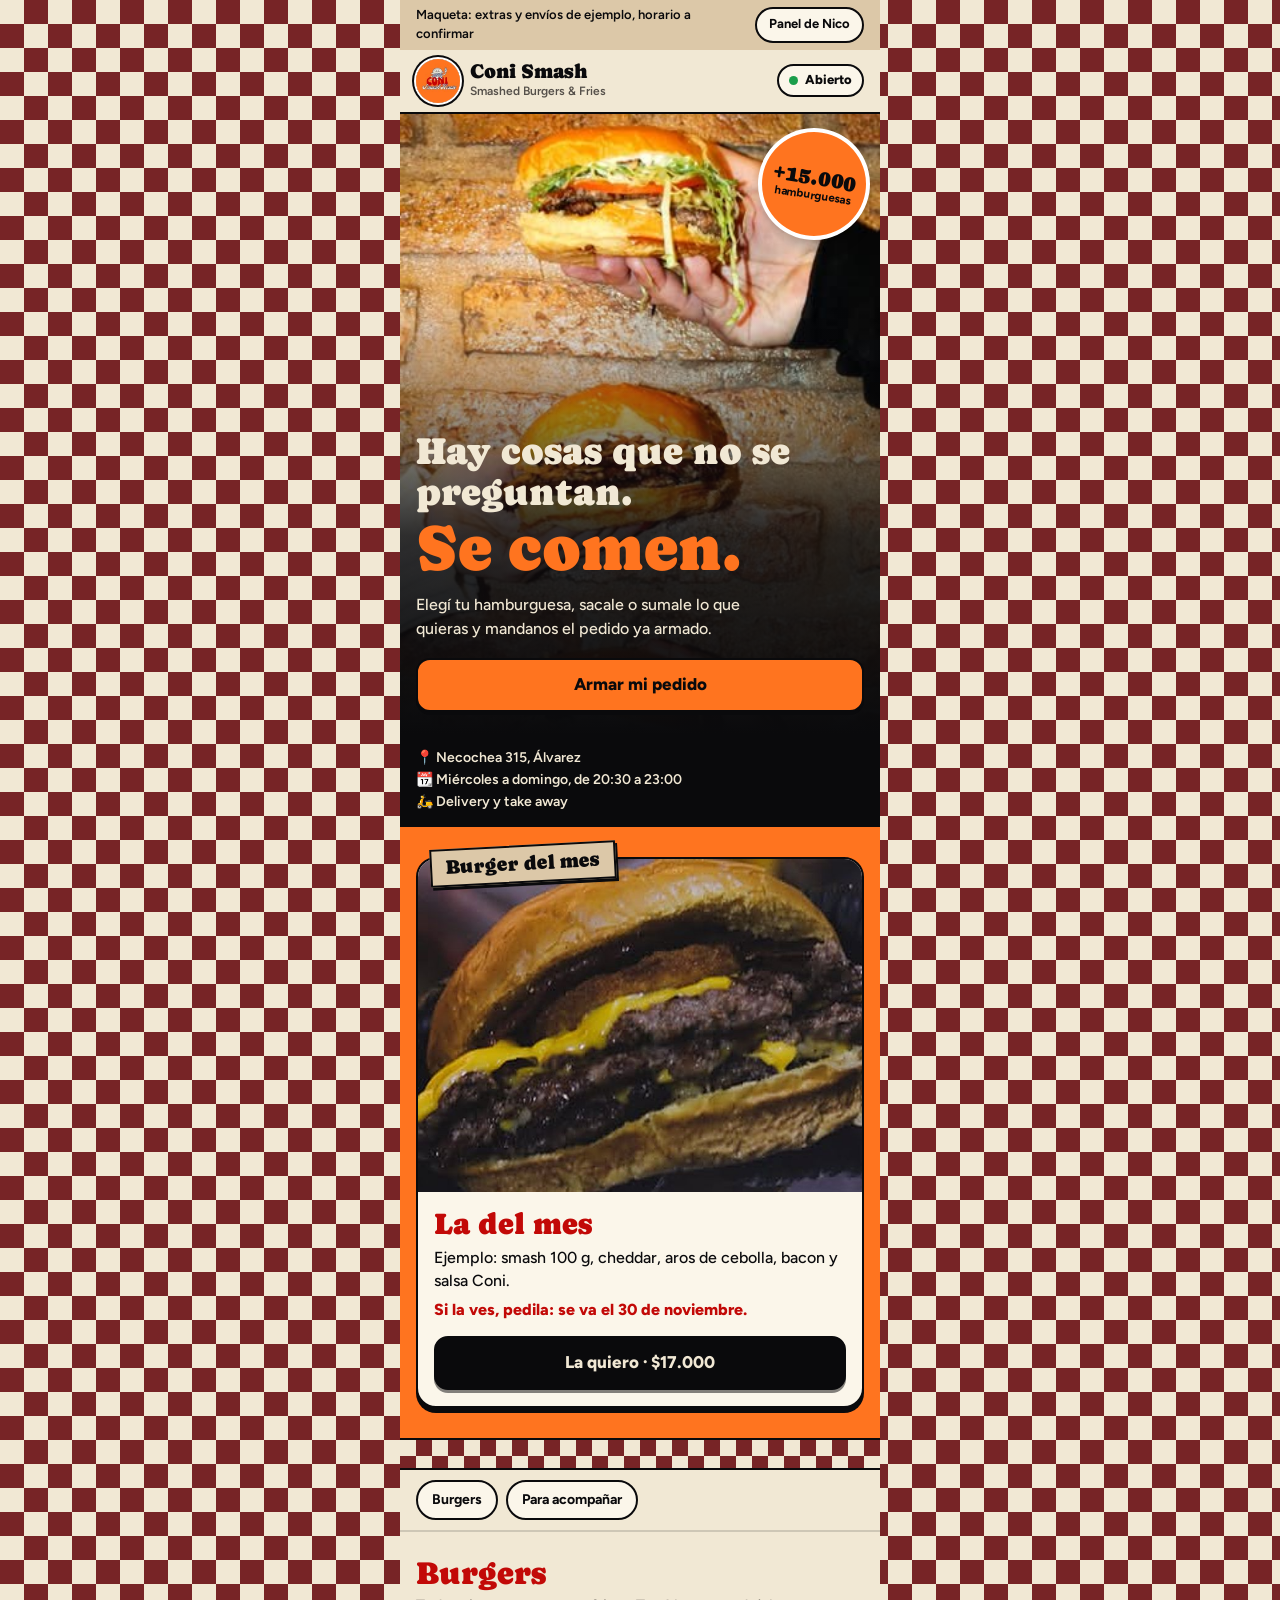
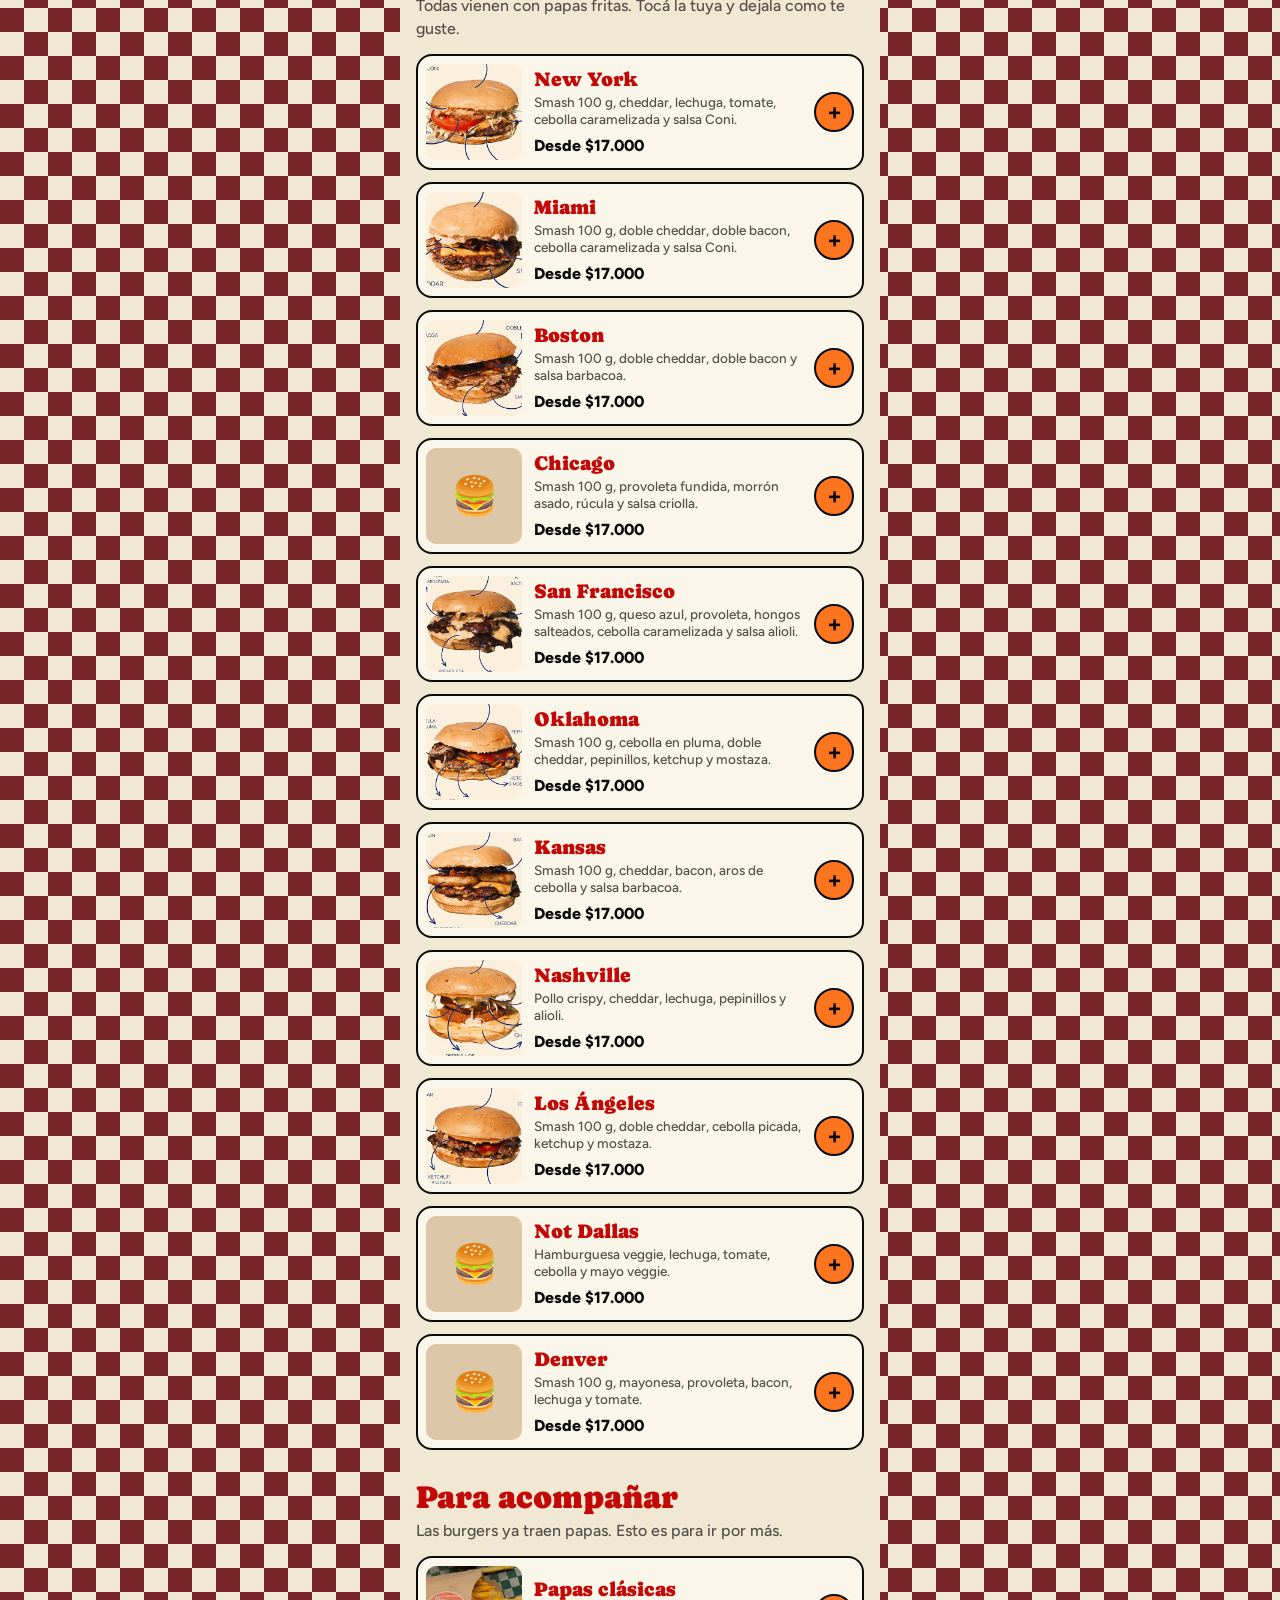
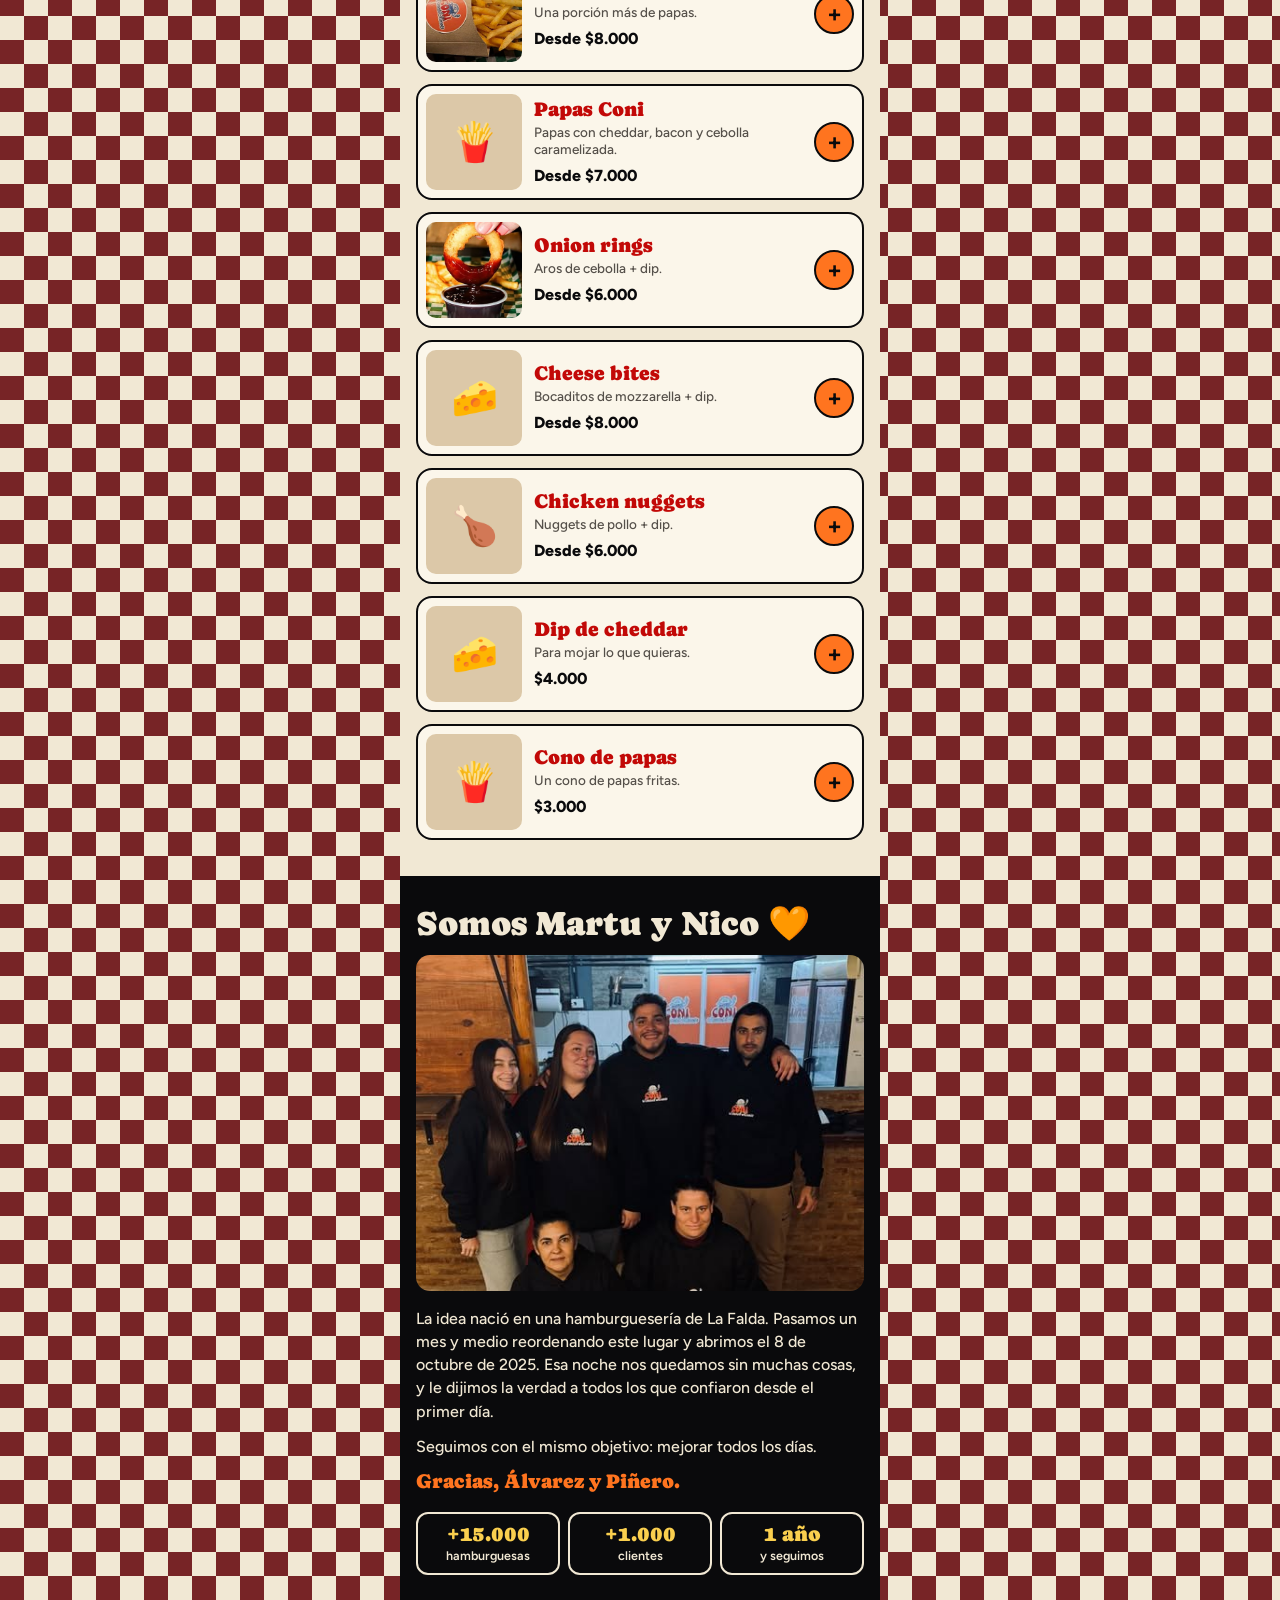
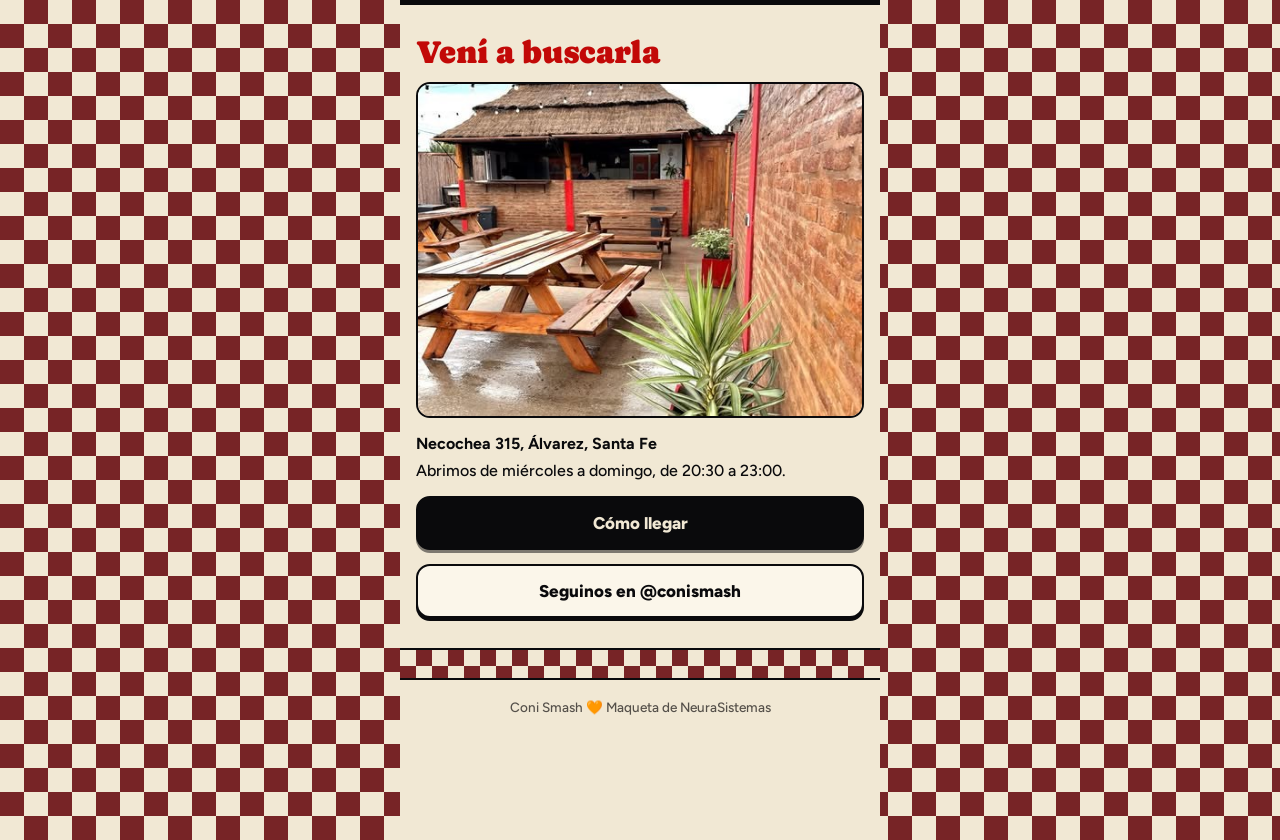
==== index.html @ 388581da "Agregar maqueta de la web de pedidos de Coni Smash Maqueta navegable para celular: carta real, armad" ====
<!doctype html>
<html lang="es-AR">
<head>
<meta charset="utf-8">
<meta name="viewport" content="width=device-width, initial-scale=1, viewport-fit=cover">
<title>Coni Smash · Maqueta</title>
<meta name="theme-color" content="#FF741F">
<meta name="robots" content="noindex">
<link rel="preconnect" href="https://fonts.googleapis.com">
<link rel="preconnect" href="https://fonts.gstatic.com" crossorigin>
<link href="https://fonts.googleapis.com/css2?family=Caprasimo&family=Figtree:wght@400;500;600;700;800&display=swap" rel="stylesheet">
<style>
:root{
  color-scheme:light;
  --naranja:#FF741F; --rojo:#C20907; --negro:#0A0A0C; --verde:#1F603C;
  --amarillo:#FACF4E; --crema:#F1E8D4; --papel:#FBF6EA; --kraft:#A8865E;
  --kraft-claro:#DCC8A8; --wa:#25D366; --suave:#55504A; --linea:#0A0A0C26;
  --azul:#2E3A6B; --bordo:#772426; --placa:#F9EEDD;
  --display:'Caprasimo','Cooper Black',Georgia,serif;
  --texto:'Figtree',system-ui,-apple-system,'Segoe UI',Roboto,sans-serif;
  --cuadros:conic-gradient(var(--bordo) 25%,var(--crema) 0 50%,var(--bordo) 0 75%,var(--crema) 0);
}
*{box-sizing:border-box}
[hidden]{display:none!important}
html{-webkit-text-size-adjust:100%}
@media (prefers-reduced-motion:no-preference){html{scroll-behavior:smooth}}
body{margin:0;background:var(--cuadros) 0 0/48px 48px;color:var(--negro);font:500 16px/1.45 var(--texto)}
body:has(dialog[open]){overflow:hidden}
img{display:block;max-width:100%}
button,input,textarea{font:inherit;color:inherit}
button{cursor:pointer;background:none;border:0;padding:0}
a{color:inherit}
:focus-visible{outline:3px solid var(--verde);outline-offset:2px}
h1,h2,h3{font-family:var(--display);font-weight:400;line-height:1.08;margin:0}
.app{position:relative;max-width:480px;min-height:100dvh;margin:0 auto;background:var(--crema);padding-bottom:104px;overflow-x:clip}

/* Barra de maqueta */
.maqueta{display:flex;align-items:center;justify-content:space-between;gap:12px;padding:6px 16px;background:var(--kraft-claro);font-size:13px;font-weight:600}
.maqueta button{min-height:36px;padding:0 12px;border:2px solid var(--negro);border-radius:999px;background:var(--papel);font-weight:700;white-space:nowrap}

/* Cabecera */
.top{position:sticky;top:0;z-index:20;display:flex;align-items:center;justify-content:space-between;gap:12px;height:64px;padding:0 16px;background:var(--crema);border-bottom:2px solid var(--negro)}
.marca{display:flex;align-items:center;gap:10px;text-decoration:none;min-width:0}
.marca img{width:44px;height:44px;border-radius:50%;box-shadow:0 0 0 2px #fff,0 0 0 4px var(--negro)}
.marca b{display:block;font:400 20px/1.1 var(--display)}
.marca small{display:block;font-size:12px;font-weight:600;color:var(--suave);white-space:nowrap}
.estado{display:inline-flex;align-items:center;gap:7px;padding:5px 10px;border-radius:999px;background:var(--papel);border:2px solid var(--negro);font-size:13px;font-weight:800;white-space:nowrap}
.estado i{width:9px;height:9px;border-radius:50%;background:#1B9E4B}
.estado.full i{background:#E8A200}
.estado.cerrado i{background:var(--rojo)}
.aviso{padding:12px 16px;background:var(--negro);color:var(--crema);font-weight:600}

/* Portada */
.hero{position:relative;min-height:min(76svh,620px);display:flex;flex-direction:column;justify-content:flex-end;color:var(--crema);background:var(--negro)}
.hero>img{position:absolute;inset:0;width:100%;height:100%;object-fit:cover;object-position:center 22%}
.hero::after{content:"";position:absolute;inset:0;background:linear-gradient(180deg,#0A0A0C00 30%,#0A0A0Cd9 68%,#0A0A0C 100%)}
.hero-txt{position:relative;z-index:1;padding:0 16px 22px}
.hero h1{font-size:clamp(30px,8.6vw,38px);margin-bottom:10px}
.hero h1 span{display:block;font-size:1.72em;color:var(--naranja)}
.hero p{margin:0 0 18px;max-width:34ch;font-size:16px}
.sticker{position:absolute;z-index:1;top:18px;right:14px;width:104px;height:104px;display:grid;place-content:center;text-align:center;border-radius:50%;background:var(--naranja);color:var(--negro);box-shadow:0 0 0 4px #fff,0 6px 16px #0006;transform:rotate(9deg);font-weight:700;font-size:11.5px;line-height:1.1}
.sticker b{display:block;font:400 22px/1 var(--display)}

.btn{display:flex;align-items:center;justify-content:center;gap:10px;width:100%;min-height:54px;padding:8px 16px;border:2px solid var(--negro);border-radius:14px;font-weight:800;font-size:17px;text-align:center;text-decoration:none;box-shadow:0 3px 0 var(--negro);transition:transform .08s,box-shadow .08s}
.btn:active{transform:translateY(2px);box-shadow:0 1px 0 var(--negro)}
.btn-naranja{background:var(--naranja);color:var(--negro)}
.btn-negro{background:var(--negro);color:var(--crema);box-shadow:0 3px 0 #0A0A0C80}
.btn-wa{background:var(--wa);color:var(--negro)}
.btn[aria-disabled=true],.btn:disabled{background:#CFC8BA;color:#403C36;box-shadow:none;cursor:not-allowed}

.datos{display:grid;gap:2px;padding:14px 16px;background:var(--negro);color:var(--crema);font-size:14px;font-weight:600}
.cuadros{height:32px;background:var(--cuadros) 0 0/32px 32px;border-block:2px solid var(--negro)}

/* Burger del mes */
.mes{padding:30px 16px;background:var(--naranja)}
.mes-card{position:relative;background:var(--papel);border:2px solid var(--negro);border-radius:20px;box-shadow:0 5px 0 var(--negro)}
.mes-card img{width:100%;aspect-ratio:4/3;object-fit:cover;border-radius:18px 18px 0 0}
.tag{position:absolute;top:-14px;left:12px;padding:6px 14px;background:var(--kraft-claro);border:2px solid var(--negro);font:400 20px/1.1 var(--display);transform:rotate(-3deg);box-shadow:2px 3px 0 var(--negro)}
.mes-txt{padding:16px}
.mes-txt h2{font-size:30px;margin-bottom:6px;color:var(--rojo)}
.mes-txt p{margin:0 0 6px}
.mes-txt .urgente{margin-bottom:14px;color:var(--rojo);font-weight:800}

/* Carta */
.carta-nav{position:sticky;top:64px;z-index:15;display:flex;gap:8px;padding:10px 16px;background:var(--crema);border-bottom:2px solid var(--linea);overflow-x:auto;scrollbar-width:none}
.carta-nav a{flex:none;min-height:40px;display:flex;align-items:center;padding:0 14px;border:2px solid var(--negro);border-radius:999px;background:var(--papel);font-weight:700;font-size:14px;text-decoration:none}
.bloque{padding:24px 16px 6px;scroll-margin-top:124px}
.bloque h2{font-size:32px;color:var(--rojo)}
.bloque>p{margin:4px 0 14px;color:var(--suave)}
.lista{display:grid;gap:12px}
.prod{display:grid;grid-template-columns:clamp(72px,24vw,96px) minmax(0,1fr) 40px;align-items:center;gap:clamp(8px,3vw,12px);width:100%;padding:8px;text-align:left;background:var(--papel);border:2px solid var(--negro);border-radius:16px}
.prod:active{background:#fff}
.prod img,.foto-vacia{width:100%;aspect-ratio:1;border-radius:10px;object-fit:cover}
.foto-vacia{display:grid;place-items:center;background:var(--kraft-claro);font-size:38px}
.prod b{display:block;font:400 clamp(17px,5.2vw,20px)/1.15 var(--display);color:var(--rojo);overflow-wrap:anywhere}
.prod small{display:block;margin:3px 0 5px;font-size:13.5px;line-height:1.3;color:var(--suave)}
.prod em{font-style:normal;font-weight:800}
.mas{display:grid;place-items:center;width:40px;height:40px;border:2px solid var(--negro);border-radius:50%;background:var(--naranja);font-size:24px;font-weight:700;line-height:1}
.prod:disabled{cursor:not-allowed;background:#E4DCCB}
.prod:disabled img{filter:grayscale(1)}
.prod:disabled .mas{visibility:hidden}
.prod:disabled em{color:var(--rojo)}

/* Nosotros y local */
.nosotros{margin-top:30px;padding:30px 16px;background:var(--negro);color:var(--crema)}
.nosotros h2{font-size:34px;margin-bottom:12px}
.nosotros img{width:100%;aspect-ratio:4/3;object-fit:cover;object-position:center 30%;border-radius:14px;margin-bottom:16px}
.nosotros p{margin:0 0 12px}
.nosotros .firma{font:400 20px/1.2 var(--display);color:var(--naranja)}
.numeros{display:grid;grid-template-columns:1fr 1fr 1fr;gap:8px;margin:18px 0 0}
.numeros div{padding:10px 6px;text-align:center;border:2px solid var(--crema);border-radius:12px;font-size:12.5px;font-weight:600;line-height:1.2}
.numeros b{display:block;margin-bottom:3px;font:400 21px/1 var(--display);color:var(--amarillo)}
.local{padding:30px 16px}
.local h2{font-size:32px;margin-bottom:12px;color:var(--rojo)}
.local img{width:100%;aspect-ratio:4/3;object-fit:cover;border-radius:14px;border:2px solid var(--negro);margin-bottom:14px}
.local p{margin:0 0 4px}
.local .btn{margin-top:14px}
.pie{padding:18px 16px;text-align:center;font-size:13.5px;color:var(--suave)}

/* Barra de pedido */
.barra{position:fixed;z-index:30;left:50%;bottom:0;width:min(100%,480px);transform:translateX(-50%);padding:10px 16px calc(10px + env(safe-area-inset-bottom));background:linear-gradient(#F1E8D400,var(--crema) 34%)}
.barra .btn{justify-content:space-between}
.barra-cant{display:inline-grid;place-items:center;min-width:30px;height:30px;padding:0 6px;border-radius:999px;background:var(--negro);color:var(--crema);font-size:14px}

/* Hojas */
dialog{width:100%;max-width:480px;max-height:94dvh;margin:auto auto 0;padding:0;border:0;border-radius:22px 22px 0 0;background:var(--papel);color:var(--negro);overflow:hidden}
dialog[open]{display:flex;flex-direction:column}
dialog::backdrop{background:#0A0A0Ca6}
@media (prefers-reduced-motion:no-preference){dialog[open]{animation:subir .22s ease-out}}
@keyframes subir{from{transform:translateY(32px);opacity:.4}}
.cuerpo{flex:1;min-height:0;overflow-y:auto;overscroll-behavior:contain}
.pad{padding:16px}
.hoja-top{flex:none;display:flex;align-items:center;justify-content:space-between;gap:12px;padding:10px 12px 10px 16px;border-bottom:2px solid var(--negro)}
.cerrar{flex:none;width:44px;height:44px;border:2px solid var(--negro);border-radius:50%;background:var(--crema);font-size:20px;font-weight:800}
.foto-prod{width:100%;max-height:46vh;object-fit:contain;background:var(--placa);border-bottom:2px solid var(--linea)}
.hoja-titulo{font-size:27px;color:var(--rojo)}
.viene{margin:6px 0 0;font-weight:700;color:var(--verde)}
.aviso-chico{margin:6px 0 0;font-size:14px;font-weight:700;color:var(--rojo)}
.sub{margin:6px 0 0;color:var(--suave)}
.grupo{margin-top:22px}
.grupo h3{font-size:21px;color:var(--azul)}
.grupo .ayuda{margin:2px 0 10px;font-size:14px;color:var(--suave)}
.seg{display:grid;grid-auto-flow:column;grid-auto-columns:1fr;gap:4px;padding:4px;margin-top:10px;background:#0A0A0C14;border-radius:14px}
.seg button{min-height:52px;padding:4px;border-radius:10px;font-weight:700;line-height:1.15}
.seg button small{display:block;font-size:13px;font-weight:600}
.seg button[aria-pressed=true]{background:var(--negro);color:var(--crema)}
.chips{display:flex;flex-wrap:wrap;gap:8px}
.chip{display:inline-flex;align-items:center;gap:7px;min-height:44px;padding:0 14px;border:2px solid var(--negro);border-radius:999px;background:#fff;font-weight:700}
.chip::before{content:"✓";color:var(--verde);font-weight:800}
.chip[aria-pressed=true]{border-color:var(--rojo);background:#FBE7E3;color:var(--rojo)}
.chip[aria-pressed=true]::before{content:"✕";color:var(--rojo)}
.chip[aria-pressed=true] span{text-decoration:line-through}
.extras{display:grid;gap:8px}
.extra{display:flex;align-items:center;justify-content:space-between;gap:10px;width:100%;min-height:52px;padding:6px 8px 6px 14px;text-align:left;border:2px solid var(--linea);border-radius:14px;background:#fff;font-weight:700}
.extra span:last-child{display:inline-flex;align-items:center;gap:10px;font-weight:800;white-space:nowrap}
.extra i{display:grid;place-items:center;width:32px;height:32px;border-radius:50%;background:var(--crema);font-style:normal;font-size:20px;line-height:1}
.extra[aria-pressed=true]{border-color:var(--negro);background:var(--amarillo)}
.extra[aria-pressed=true] i{background:var(--negro);color:var(--crema);font-size:16px}
details{margin-top:18px}
summary{min-height:44px;display:flex;align-items:center;font-weight:700;text-decoration:underline;cursor:pointer}
label{display:block;font-weight:700}
input[type=text],input[type=tel],textarea{display:block;width:100%;min-height:50px;margin-top:6px;padding:12px;border:2px solid var(--negro);border-radius:12px;background:#fff;font-size:16px}
textarea{min-height:76px;resize:vertical}
.pie-hoja{display:flex;align-items:center;gap:12px;padding:12px 16px calc(12px + env(safe-area-inset-bottom));background:var(--papel);border-top:2px solid var(--negro)}
.pie-hoja.apilado{flex-direction:column;align-items:stretch;gap:6px}
.pie-hoja .nota{margin:0;font-size:13px;text-align:center;color:var(--suave)}
.cant{display:inline-flex;align-items:center;flex:none;border:2px solid var(--negro);border-radius:12px;background:#fff}
.cant button{width:42px;height:50px;font-size:22px;font-weight:800}
.cant output{min-width:26px;text-align:center;font-weight:800}
.resumen{margin:12px 0 0;font-weight:700;color:var(--verde)}

/* Pedido */
.linea{padding:14px 0;border-bottom:2px solid var(--linea)}
.linea-top{display:flex;justify-content:space-between;gap:10px;font-weight:800}
.linea ul{margin:4px 0 0;padding:0;list-style:none;font-size:14.5px}
.linea .sin{color:var(--rojo);font-weight:700}
.linea .con{color:var(--verde);font-weight:700}
.linea-acc{display:flex;align-items:center;justify-content:space-between;margin-top:8px}
.linea-acc .cant button{width:40px;height:40px}
.link{min-height:44px;padding:0 6px;font-weight:700;text-decoration:underline}
.sugerir{display:flex;align-items:center;gap:12px;width:100%;margin-top:14px;padding:8px;text-align:left;background:var(--amarillo);border:2px solid var(--negro);border-radius:14px;font-weight:800}
.sugerir img{width:56px;height:56px;border-radius:8px;object-fit:cover}
.sugerir small{display:block;font-weight:600}
.campo{margin-top:14px}
.campo.error input,.campo.error .seg,.campo.error .opciones,.campo.error .turnos{outline:3px solid var(--rojo);outline-offset:1px}
.error-txt{display:none;margin:6px 0 0;font-size:14px;font-weight:700;color:var(--rojo)}
.campo.error .error-txt{display:block}
.alias{display:flex;align-items:center;justify-content:space-between;gap:10px;margin-top:10px;padding:8px 8px 8px 14px;background:var(--crema);border-radius:12px;font-weight:700;overflow-wrap:anywhere}
.alias button{flex:none;min-height:44px;padding:0 12px;border:2px solid var(--negro);border-radius:10px;background:var(--papel);font-weight:800}
.total{margin-top:22px;padding:14px;background:var(--crema);border-radius:14px}
.total div{display:flex;justify-content:space-between;gap:10px}
.total .final{margin-top:6px;padding-top:8px;border-top:2px solid var(--negro);font:400 24px/1.1 var(--display)}
.chat{margin-top:10px;padding:12px;border-radius:14px;background:#E9DFD3}
.burbuja{margin:0;padding:10px 12px;border-radius:12px 12px 2px 12px;background:#D9FDD3;box-shadow:0 1px 1px #0002;font-size:14.5px;line-height:1.4;white-space:pre-wrap;overflow-wrap:anywhere}
.listo{padding:44px 20px 28px;text-align:center}
.listo div{font-size:60px;line-height:1}
.listo h2{margin:12px 0 8px;font-size:32px}
.listo p{margin:0 0 22px}

/* Panel */
.panel-nota{margin:6px 0 0;font-size:14px;color:var(--suave)}
.fila-check{display:flex;align-items:center;justify-content:space-between;gap:12px;min-height:52px;border-bottom:2px solid var(--linea);font-weight:700}
.fila-check input{flex:none;width:26px;height:26px;accent-color:var(--rojo)}
.tabs{position:sticky;top:0;z-index:2;margin-top:12px;background:#E8E1D1}

/* Alias y turnos */
.alias small{display:block;margin-top:2px;font-size:12.5px;font-weight:500;color:var(--suave)}
.turnos{display:grid;grid-template-columns:repeat(3,minmax(0,1fr));gap:6px;margin-top:10px}
.turno{min-height:56px;padding:6px 4px;border:2px solid var(--negro);border-radius:12px;background:#fff;font-weight:800;font-size:17px;line-height:1.15;text-align:center}
.turno small{display:block;font-size:12.5px;font-weight:600;color:var(--verde)}
.turno.poco small{color:var(--rojo)}
.turno[aria-pressed=true]{background:var(--negro);color:var(--crema)}
.turno[aria-pressed=true] small{color:var(--amarillo)}
.turno:disabled{border-color:var(--linea);background:#E4DCCB;color:#5E584F;font-weight:700;cursor:not-allowed}
.turno:disabled small{color:#5E584F}

/* Comandas */
.resumen-noche{margin:14px 0 0;font-weight:700}
.turno-titulo{display:flex;align-items:center;gap:10px;margin-top:20px;padding-bottom:4px;border-bottom:2px solid var(--negro)}
.turno-titulo h3{font-size:24px;color:var(--rojo)}
.turno-titulo span{flex:1;font-size:13.5px;font-weight:600;color:var(--suave)}
.turno-titulo .link{font-size:13.5px;white-space:nowrap}
.comanda{margin-top:10px;padding:10px 12px;background:#fff;border:2px solid var(--linea);border-radius:12px}
.comanda.lista{opacity:.55}
.comanda header{display:flex;justify-content:space-between;gap:10px;font-weight:800}
.comanda em{display:inline-block;margin:4px 0 0;padding:1px 8px;border-radius:999px;background:var(--amarillo);font-size:12.5px;font-style:normal;font-weight:800}
.comanda-modo{margin:4px 0 6px;font-size:13.5px;color:var(--suave)}
.comanda ul{margin:0;padding:0;list-style:none;font-size:14.5px}
.comanda li span{display:block;padding-left:12px;font-size:14px;font-weight:700}
.comanda .sin{color:var(--rojo)}
.comanda .con{color:var(--verde)}
.comanda-acc{display:flex;align-items:center;justify-content:space-between;margin-top:6px}
.btn-chico{min-height:44px;padding:0 12px;border:2px solid var(--negro);border-radius:10px;background:var(--papel);font-weight:800}
.btn-chico[aria-pressed=true]{background:var(--verde);color:#fff}

/* Turnos en el panel */
.cupo{display:flex;align-items:center;justify-content:space-between;gap:12px;margin-top:16px;padding:12px;background:var(--crema);border-radius:14px}
.cupo small{display:block;font-size:13.5px;font-weight:500;color:var(--suave)}
.fila-turno{display:grid;grid-template-columns:50px minmax(0,1fr) 36px 72px;align-items:center;gap:8px;min-height:54px;border-bottom:2px solid var(--linea);font-weight:800}
.fila-turno.cerrado{color:#6B655C}
.ocup{display:block;height:10px;border-radius:99px;background:#0A0A0C14;overflow:hidden}
.ocup i{display:block;height:100%;background:var(--naranja)}
.ocup i.lleno{background:var(--bordo)}

/* Comanda impresa */
#ticket{display:none}
@media print{
  @page{size:80mm auto;margin:3mm}
  html,body{background:#fff}
  body>*:not(#ticket){display:none!important}
  #ticket{display:block;width:74mm;color:#000;font:13px/1.35 ui-monospace,Menlo,Consolas,monospace}
  .tk{break-after:page}
  .tk h1,.tk h2{font-family:inherit;font-weight:800}
  .tk h1{margin:0;font-size:15px}
  .tk h2{margin:2px 0 6px;font-size:20px}
  .tk p{margin:0}
  .tk hr{margin:6px 0;border:0;border-top:1px dashed #000}
}
</style>
</head>
<body>
<div class="app" id="inicio">
  <div class="maqueta">
    <span>Maqueta: extras y envíos de ejemplo, horario a confirmar</span>
    <button type="button" id="abrir-panel">Panel de Nico</button>
  </div>

  <header class="top">
    <a class="marca" href="#inicio">
      <img src="img/logo.jpg" alt="Logo de Coni Smash House" width="44" height="44">
      <span><b>Coni Smash</b><small>Smashed Burgers &amp; Fries</small></span>
    </a>
    <span class="estado" id="estado"><i></i><span id="estado-txt">Abierto</span></span>
  </header>
  <div class="aviso" id="aviso" role="status" hidden></div>

  <main>
    <section class="hero">
      <img src="img/hero.jpg" alt="Tres hamburguesas de Coni Smash sostenidas contra una pared de ladrillo">
      <div class="sticker" aria-label="Más de 15.000 hamburguesas"><div><b>+15.000</b>hamburguesas</div></div>
      <div class="hero-txt">
        <h1>Hay cosas que no se preguntan. <span>Se comen.</span></h1>
        <p>Elegí tu hamburguesa, sacale o sumale lo que quieras y mandanos el pedido ya armado.</p>
        <a class="btn btn-naranja" href="#carta">Armar mi pedido</a>
      </div>
    </section>
    <div class="datos">
      <span>📍 Necochea 315, Álvarez</span>
      <span>📆 Miércoles a domingo, de 20:30 a 23:00</span>
      <span>🛵 Delivery y take away</span>
    </div>

    <section class="mes" id="del-mes"></section>
    <div class="cuadros" aria-hidden="true"></div>

    <div id="carta">
      <nav class="carta-nav" aria-label="Categorías de la carta">
        <a href="#burgers">Burgers</a>
        <a href="#acompanar">Para acompañar</a>
      </nav>
      <section class="bloque" id="burgers">
        <h2>Burgers</h2>
        <p>Todas vienen con papas fritas. Tocá la tuya y dejala como te guste.</p>
        <div class="lista" data-cat="burgers"></div>
      </section>
      <section class="bloque" id="acompanar">
        <h2>Para acompañar</h2>
        <p>Las burgers ya traen papas. Esto es para ir por más.</p>
        <div class="lista" data-cat="acompanar"></div>
      </section>
    </div>

    <section class="nosotros">
      <h2>Somos Martu y Nico 🧡</h2>
      <img src="img/equipo.jpg" alt="El equipo de Coni Smash con buzos negros de la marca">
      <p>La idea nació en una hamburguesería de La Falda. Pasamos un mes y medio reordenando este lugar y abrimos el 8 de octubre de 2025. Esa noche nos quedamos sin muchas cosas, y le dijimos la verdad a todos los que confiaron desde el primer día.</p>
      <p>Seguimos con el mismo objetivo: mejorar todos los días.</p>
      <p class="firma">Gracias, Álvarez y Piñero.</p>
      <div class="numeros">
        <div><b>+15.000</b>hamburguesas</div>
        <div><b>+1.000</b>clientes</div>
        <div><b>1 año</b>y seguimos</div>
      </div>
    </section>

    <section class="local">
      <h2>Vení a buscarla</h2>
      <img src="img/patio.jpg" alt="Patio del local con mesas de madera y techo de paja">
      <p><b>Necochea 315, Álvarez, Santa Fe</b></p>
      <p>Abrimos de miércoles a domingo, de 20:30 a 23:00.</p>
      <a class="btn btn-negro" target="_blank" rel="noopener" href="https://www.google.com/maps/search/?api=1&query=Necochea%20315%20%C3%81lvarez%20Santa%20Fe">Cómo llegar</a>
      <a class="btn" style="background:var(--papel)" target="_blank" rel="noopener" href="https://www.instagram.com/conismash/">Seguinos en @conismash</a>
    </section>
    <div class="cuadros" aria-hidden="true"></div>
    <footer class="pie">Coni Smash 🧡 Maqueta de NeuraSistemas</footer>
  </main>

  <div class="barra" id="barra" hidden>
    <button class="btn btn-naranja" type="button" id="ver-pedido">
      <span class="barra-cant" id="barra-cant">0</span>
      <span>Ver pedido</span>
      <span id="barra-total">$0</span>
    </button>
  </div>
</div>

<!-- Armar la hamburguesa -->
<dialog id="hoja-prod" aria-labelledby="prod-titulo">
  <header class="hoja-top">
    <h2 class="hoja-titulo" id="prod-titulo"></h2>
    <button class="cerrar" type="button" data-cerrar aria-label="Cerrar">✕</button>
  </header>
  <div class="cuerpo" id="prod-cuerpo"></div>
  <div class="pie-hoja">
    <div class="cant" role="group" aria-label="Cantidad">
      <button type="button" id="prod-menos" aria-label="Uno menos">−</button>
      <output id="prod-cant">1</output>
      <button type="button" id="prod-mas" aria-label="Uno más">+</button>
    </div>
    <button class="btn btn-naranja" type="button" id="prod-agregar">Agregar</button>
  </div>
</dialog>

<!-- Confirmar el pedido -->
<dialog id="hoja-pedido" aria-labelledby="pedido-titulo">
  <header class="hoja-top">
    <h2 class="hoja-titulo" id="pedido-titulo">Tu pedido</h2>
    <button class="cerrar" type="button" data-cerrar aria-label="Cerrar">✕</button>
  </header>
  <div class="cuerpo" id="pedido-cuerpo">
    <div class="pad" style="padding-top:0">
      <div id="lineas"></div>
      <div id="sugerencia"></div>

      <div class="grupo campo" id="c-modo">
        <h3>¿Cómo lo querés?</h3>
        <div class="seg" role="group" aria-label="Forma de entrega">
          <button type="button" data-modo="delivery" aria-pressed="false">🛵 Delivery</button>
          <button type="button" data-modo="retiro" aria-pressed="false">🏃 Retiro</button>
        </div>
        <p class="error-txt">Elegí delivery o retiro.</p>
      </div>

      <div id="bloque-delivery" hidden>
        <div class="campo" id="c-zona">
          <label>Zona</label>
          <div class="seg opciones" id="zonas" role="group" aria-label="Zona de envío"></div>
          <p class="error-txt">Elegí tu zona.</p>
        </div>
        <div class="campo" id="c-direccion">
          <label for="direccion">Dirección</label>
          <input type="text" id="direccion" autocomplete="street-address" placeholder="Calle, número y alguna referencia">
          <p class="error-txt">Necesitamos la dirección para llevártela.</p>
        </div>
      </div>
      <p class="sub" id="bloque-retiro" hidden>📍 Te esperamos en Necochea 315, Álvarez.</p>

      <div class="grupo campo" id="c-turno">
        <h3>¿Para qué hora?</h3>
        <p class="ayuda" style="margin-bottom:0">Tomamos pocos pedidos por turno para que todo salga caliente.</p>
        <div class="turnos" id="turnos" role="group" aria-label="Horario del pedido"></div>
        <p class="aviso-chico" id="turno-ayuda" hidden></p>
        <p class="error-txt">Elegí un horario.</p>
      </div>

      <div class="campo" id="c-nombre">
        <label for="nombre">¿A nombre de quién?</label>
        <input type="text" id="nombre" autocomplete="given-name" placeholder="Tu nombre">
        <p class="error-txt">Decinos tu nombre.</p>
      </div>

      <div class="grupo campo" id="c-pago">
        <h3>¿Cómo pagás?</h3>
        <div class="seg" role="group" aria-label="Forma de pago">
          <button type="button" data-pago="Transferencia" aria-pressed="false">Transferencia</button>
          <button type="button" data-pago="Efectivo" aria-pressed="false">Efectivo</button>
        </div>
        <p class="error-txt">Elegí cómo vas a pagar.</p>
        <div class="alias" id="bloque-alias" hidden>
          <span>Alias: <b id="alias"></b><small id="alias-titular"></small></span>
          <button type="button" id="copiar-alias">Copiar</button>
        </div>
        <div class="campo" id="bloque-vuelto" hidden>
          <label for="paga-con">¿Con cuánto pagás? <small>(opcional, para el vuelto)</small></label>
          <input type="tel" inputmode="numeric" id="paga-con" placeholder="Ej: 20000">
          <p class="aviso-chico" id="vuelto-aviso" hidden>Ese monto no alcanza para el total.</p>
        </div>
      </div>

      <div class="total">
        <div><span>Subtotal</span><span id="t-sub"></span></div>
        <div id="t-envio-fila"><span id="t-envio-nombre">Envío</span><span id="t-envio"></span></div>
        <div class="final"><span>Total</span><span id="t-total"></span></div>
      </div>

      <div class="grupo">
        <h3>Así le llega a Nico</h3>
        <div class="chat"><div class="burbuja" id="vista-mensaje"></div></div>
      </div>
    </div>
  </div>
  <div class="pie-hoja apilado" id="pedido-pie">
    <a class="btn btn-wa" id="enviar" target="_blank" rel="noopener" href="#">Confirmar y mandar por WhatsApp</a>
    <p class="nota" id="enviar-nota">Se abre WhatsApp con tu pedido escrito. Solo tocás enviar.</p>
  </div>
</dialog>

<!-- Panel de Nico (demostración) -->
<dialog id="hoja-panel" aria-labelledby="panel-titulo">
  <header class="hoja-top">
    <h2 class="hoja-titulo" id="panel-titulo">Panel de Nico</h2>
    <button class="cerrar" type="button" data-cerrar aria-label="Cerrar">✕</button>
  </header>
  <div class="cuerpo">
    <div class="pad">
      <p class="panel-nota" style="margin-top:0">Demostración con comandas de ejemplo. Los pedidos que confirmes desde este celular también aparecen acá.</p>
      <div class="seg tabs" id="panel-tabs" role="group" aria-label="Secciones del panel">
        <button type="button" data-tab="comandas" aria-pressed="true">Comandas</button>
        <button type="button" data-tab="turnos" aria-pressed="false">Turnos</button>
        <button type="button" data-tab="local" aria-pressed="false">Local</button>
      </div>

      <section id="tab-comandas"></section>

      <section id="tab-turnos" hidden>
        <div class="cupo">
          <div><b>Hamburguesas por turno</b><small id="cupo-nota"></small></div>
          <div class="cant" role="group" aria-label="Cupo por turno">
            <button type="button" id="cupo-menos" aria-label="Una menos">−</button>
            <output id="cupo-valor"></output>
            <button type="button" id="cupo-mas" aria-label="Una más">+</button>
          </div>
        </div>
        <div id="panel-turnos"></div>
      </section>

      <section id="tab-local" hidden>
        <div class="grupo">
          <h3>¿Cómo está el local?</h3>
          <div class="seg" id="panel-estados" role="group" aria-label="Estado del local" style="grid-auto-flow:row;grid-template-columns:1fr 1fr"></div>
        </div>
        <div class="grupo">
          <h3>Hoy no hay</h3>
          <p class="ayuda">Marcá lo que se terminó y deja de poder pedirse.</p>
          <div id="panel-productos"></div>
        </div>
      </section>
    </div>
  </div>
</dialog>

<div id="ticket" aria-hidden="true"></div>

<script>
/* ==== Datos de ejemplo: los tiene que definir Nico ==== */
const ZONAS = [
  { nombre: 'Álvarez', envio: 1500 },
  { nombre: 'Piñero', envio: 3000 },
];
const ALIAS = 'conismash';
const TITULAR = 'Nicolas Ivan Ortega';

/* Horario a confirmar con Nico: abre "20:30 creo", cierra "22:30 u 23:00".
   El cupo arranca en 8 por turno: +15.000 hamburguesas en un año dan unas 60 por noche, o 6 cada 15 minutos. */
const HORARIO = { abre: '20:30', cierra: '23:00', ultimoTurno: '22:45', cadaMin: 15 };
const CUPO_INICIAL = 8;

/* Queda vacío a propósito para que las pruebas no le lleguen a Nico: WhatsApp pide elegir el contacto.
   El número real, para cuando salga en serio, es 5493402521435. */
const WHATSAPP = '';

/* Los extras y sus precios no figuran en la carta. */
const EXTRAS = [
  { nombre: 'Cheddar extra', precio: 1000 },
  { nombre: 'Bacon', precio: 1500 },
  { nombre: 'Cebolla caramelizada', precio: 1000 },
  { nombre: 'Aros de cebolla', precio: 1500 },
  { nombre: 'Pepinillos', precio: 800 },
];
const EXTRAS_VEGGIE = EXTRAS.filter((e) => e.nombre !== 'Bacon');

/* ==== Carta real, según las historias destacadas de Instagram ==== */
const TAMANOS = [
  { nombre: 'Simple', precio: 17000 },
  { nombre: 'Doble', precio: 19000 },
  { nombre: 'Triple', precio: 21000 },
];
const burger = (id, nombre, desc, sacar, foto = null, placa = null, extras = EXTRAS) => ({
  id, cat: 'burgers', nombre, desc, sacar, foto, placa, extras, icono: '🍔', conPapas: true, titulo: 'Tamaño', opciones: TAMANOS,
});
const complemento = (id, nombre, desc, titulo, opciones, foto, icono) => ({
  id, cat: 'acompanar', nombre, desc, titulo, opciones, foto, placa: foto, icono, sacar: [], extras: [],
});
const POR_UNIDAD = (a, b, c) => [{ nombre: 'x6', precio: a }, { nombre: 'x10', precio: b }, { nombre: 'x14', precio: c }];

const PRODUCTOS = [
  /* La burger del mes es de ejemplo: falta saber cuál es la de este mes. */
  { id: 'mes', cat: 'mes', nombre: 'La del mes', foto: 'img/burger_mes.jpg', placa: 'img/burger_mes.jpg', icono: '🍔', conPapas: true,
    desc: 'Ejemplo: smash 100 g, cheddar, aros de cebolla, bacon y salsa Coni.',
    titulo: 'Tamaño', opciones: TAMANOS, sacar: ['Cheddar', 'Aros de cebolla', 'Bacon', 'Salsa Coni'], extras: EXTRAS },

  burger('new_york', 'New York', 'Smash 100 g, cheddar, lechuga, tomate, cebolla caramelizada y salsa Coni.',
    ['Cheddar', 'Lechuga', 'Tomate', 'Cebolla caramelizada', 'Salsa Coni'], 'img/b_new_york.jpg', 'img/placa_new_york.jpg'),
  burger('miami', 'Miami', 'Smash 100 g, doble cheddar, doble bacon, cebolla caramelizada y salsa Coni.',
    ['Cheddar', 'Bacon', 'Cebolla caramelizada', 'Salsa Coni'], 'img/b_miami.jpg', 'img/placa_miami.jpg'),
  burger('boston', 'Boston', 'Smash 100 g, doble cheddar, doble bacon y salsa barbacoa.',
    ['Cheddar', 'Bacon', 'Salsa barbacoa'], 'img/b_boston.jpg', 'img/placa_boston.jpg'),
  burger('chicago', 'Chicago', 'Smash 100 g, provoleta fundida, morrón asado, rúcula y salsa criolla.',
    ['Provoleta', 'Morrón asado', 'Rúcula', 'Salsa criolla']),
  burger('san_francisco', 'San Francisco', 'Smash 100 g, queso azul, provoleta, hongos salteados, cebolla caramelizada y salsa alioli.',
    ['Queso azul', 'Provoleta', 'Hongos salteados', 'Cebolla caramelizada', 'Salsa alioli'], 'img/b_san_francisco.jpg', 'img/placa_san_francisco.jpg'),
  burger('oklahoma', 'Oklahoma', 'Smash 100 g, cebolla en pluma, doble cheddar, pepinillos, ketchup y mostaza.',
    ['Cebolla en pluma', 'Cheddar', 'Pepinillos', 'Ketchup', 'Mostaza'], 'img/b_oklahoma.jpg', 'img/placa_oklahoma.jpg'),
  burger('kansas', 'Kansas', 'Smash 100 g, cheddar, bacon, aros de cebolla y salsa barbacoa.',
    ['Cheddar', 'Bacon', 'Aros de cebolla', 'Salsa barbacoa'], 'img/b_kansas.jpg', 'img/placa_kansas.jpg'),
  burger('nashville', 'Nashville', 'Pollo crispy, cheddar, lechuga, pepinillos y alioli.',
    ['Cheddar', 'Lechuga', 'Pepinillos', 'Alioli'], 'img/b_nashville.jpg', 'img/placa_nashville.jpg'),
  burger('los_angeles', 'Los Ángeles', 'Smash 100 g, doble cheddar, cebolla picada, ketchup y mostaza.',
    ['Cheddar', 'Cebolla picada', 'Ketchup', 'Mostaza'], 'img/b_los_angeles.jpg', 'img/placa_los_angeles.jpg'),
  burger('not_dallas', 'Not Dallas', 'Hamburguesa veggie, lechuga, tomate, cebolla y mayo veggie.',
    ['Lechuga', 'Tomate', 'Cebolla', 'Mayo veggie'], null, null, EXTRAS_VEGGIE),
  burger('denver', 'Denver', 'Smash 100 g, mayonesa, provoleta, bacon, lechuga y tomate.',
    ['Mayonesa', 'Provoleta', 'Bacon', 'Lechuga', 'Tomate']),

  complemento('papas_clasicas', 'Papas clásicas', 'Una porción más de papas.', 'Tamaño',
    [{ nombre: 'Mediana', precio: 8000 }, { nombre: 'Grande', precio: 10000 }], 'img/papas.jpg', '🍟'),
  complemento('papas_coni', 'Papas Coni', 'Papas con cheddar, bacon y cebolla caramelizada.', 'Tamaño',
    [{ nombre: 'Chica', precio: 7000 }, { nombre: 'Mediana', precio: 10000 }, { nombre: 'Grande', precio: 14000 }], null, '🍟'),
  complemento('onion_rings', 'Onion rings', 'Aros de cebolla + dip.', 'Cantidad', POR_UNIDAD(6000, 10000, 14000), 'img/aros.jpg', '🧅'),
  complemento('cheese_bites', 'Cheese bites', 'Bocaditos de mozzarella + dip.', 'Cantidad', POR_UNIDAD(8000, 12000, 16000), null, '🧀'),
  complemento('nuggets', 'Chicken nuggets', 'Nuggets de pollo + dip.', 'Cantidad', POR_UNIDAD(6000, 10000, 14000), null, '🍗'),
  complemento('dip_cheddar', 'Dip de cheddar', 'Para mojar lo que quieras.', 'Tamaño', [{ nombre: 'Dip', precio: 4000 }], null, '🧀'),
  complemento('cono_papas', 'Cono de papas', 'Un cono de papas fritas.', 'Tamaño', [{ nombre: 'Cono', precio: 3000 }], null, '🍟'),
];
const ESTADOS = {
  abierto: { nombre: 'Abierto', clase: '', aviso: '', pedir: true },
  full: { nombre: 'A full', clase: 'full', aviso: '🔥 Estamos a full: hoy demoramos un poco más. Gracias por la paciencia.', pedir: true },
  cerrado: { nombre: 'Cerrado', clase: 'cerrado', aviso: '😴 Hoy estamos cerrados. Abrimos de miércoles a domingo a las 20:30.', pedir: false },
  vacaciones: { nombre: 'Vacaciones', clase: 'cerrado', aviso: '😜 Cerramos por vacaciones. ¡Nos vemos a la vuelta!', pedir: false },
};

/* ==== Estado ==== */
let carrito = [];
let borrador = null;
let lineaEditando = null;
let estado = 'abierto';
const agotados = new Set();
const pedido = { modo: null, zona: null, direccion: '', turno: null, nombre: '', pago: null, pagaCon: '' };
let cupoPorTurno = CUPO_INICIAL;
const turnosCerrados = new Set();
let comandas = [];
let tabPanel = 'comandas';

/* ==== Utilidades ==== */
const $ = (id) => document.getElementById(id);
const plata = (n) => '$' + Number(n).toLocaleString('es-AR');
const esc = (s) => String(s).replace(/[&<>"']/g, (c) => ({ '&': '&amp;', '<': '&lt;', '>': '&gt;', '"': '&quot;', "'": '&#39;' }[c]));
const producto = (id) => PRODUCTOS.find((p) => p.id === id);
const puedePedir = () => ESTADOS[estado].pedir;

function precioUnitario(l) {
  const p = producto(l.id);
  const extras = l.extras.reduce((s, n) => s + p.extras.find((e) => e.nombre === n).precio, 0);
  return p.opciones[l.opcion].precio + extras;
}
const precioLinea = (l) => precioUnitario(l) * l.cant;
const subtotal = () => carrito.reduce((s, l) => s + precioLinea(l), 0);
const costoEnvio = () => (pedido.modo === 'delivery' && pedido.zona ? ZONAS.find((z) => z.nombre === pedido.zona).envio : 0);
const nombreLinea = (l) => {
  const p = producto(l.id);
  return p.opciones.length > 1 ? `${p.nombre} ${p.opciones[l.opcion].nombre.toLowerCase()}` : p.nombre;
};

/* ==== Carta ==== */
function fotoHtml(p) {
  return p.foto ? `<img src="${p.foto}" alt="" loading="lazy">` : `<span class="foto-vacia" aria-hidden="true">${p.icono}</span>`;
}
function pintarCarta() {
  document.querySelectorAll('.lista').forEach((caja) => {
    caja.innerHTML = PRODUCTOS.filter((p) => p.cat === caja.dataset.cat).map((p) => {
      const sinStock = agotados.has(p.id);
      const desde = p.opciones.length > 1 && p.opciones[0].precio !== p.opciones[1].precio ? 'Desde ' : '';
      return `<button class="prod" type="button" data-prod="${p.id}" ${sinStock ? 'disabled' : ''}>
        ${fotoHtml(p)}
        <span><b>${esc(p.nombre)}</b><small>${esc(p.desc)}</small><em>${sinStock ? 'Hoy no hay' : desde + plata(p.opciones[0].precio)}</em></span>
        <span class="mas" aria-hidden="true">+</span>
      </button>`;
    }).join('');
  });
  const m = producto('mes');
  const sinStock = agotados.has('mes');
  $('del-mes').innerHTML = `<div class="mes-card">
    <span class="tag">Burger del mes</span>
    <img src="${m.foto}" alt="Hamburguesa del mes con doble medallón y cheddar">
    <div class="mes-txt">
      <h2>${esc(m.nombre)}</h2>
      <p>${esc(m.desc)}</p>
      <p class="urgente">${sinStock ? 'Hoy no hay' : 'Si la ves, pedila: se va el 30 de noviembre.'}</p>
      <button class="btn btn-negro" type="button" data-prod="mes" ${sinStock ? 'disabled' : ''}>La quiero · ${plata(m.opciones[0].precio)}</button>
    </div>
  </div>`;
}

/* ==== Armar la hamburguesa ==== */
function abrirProducto(id, indice = null) {
  const p = producto(id);
  lineaEditando = indice;
  borrador = indice !== null
    ? { ...carrito[indice], sin: [...carrito[indice].sin], extras: [...carrito[indice].extras] }
    : { id, opcion: 0, sin: [], extras: [], nota: '', cant: 1 };

  const opciones = p.opciones.length > 1 ? `<div class="grupo">
      <h3>${esc(p.titulo)}</h3>
      <div class="seg" role="group" aria-label="${esc(p.titulo)}">
        ${p.opciones.map((o, i) => `<button type="button" data-opcion="${i}" aria-pressed="false">${esc(o.nombre)}<small>${plata(o.precio)}</small></button>`).join('')}
      </div></div>` : '';
  const sacar = p.sacar.length ? `<div class="grupo">
      <h3>¿Le sacamos algo?</h3>
      <p class="ayuda">Tocá lo que no quieras.</p>
      <div class="chips">${p.sacar.map((s) => `<button class="chip" type="button" data-sacar="${esc(s)}" aria-pressed="false"><span>${esc(s)}</span></button>`).join('')}</div>
    </div>` : '';
  const extras = p.extras.length ? `<div class="grupo">
      <h3>¿Le sumamos algo?</h3>
      <p class="ayuda">Extras y precios de ejemplo.</p>
      <div class="extras">${p.extras.map((e) => `<button class="extra" type="button" data-extra="${esc(e.nombre)}" aria-pressed="false"><span>${esc(e.nombre)}</span><span>+ ${plata(e.precio)} <i>+</i></span></button>`).join('')}</div>
    </div>` : '';

  $('prod-cuerpo').innerHTML = `
    ${p.placa ? `<img class="foto-prod" src="${p.placa}" alt="${esc(p.nombre)} con sus ingredientes">` : ''}
    <div class="pad">
      <p class="sub" style="margin-top:0">${esc(p.desc)}</p>
      ${p.conPapas ? '<p class="viene">🍟 Viene con papas fritas</p>' : ''}
      ${opciones}${sacar}${extras}
      <p class="resumen" id="prod-resumen"></p>
      <details ${borrador.nota ? 'open' : ''}>
        <summary>Agregar una aclaración</summary>
        <label for="prod-nota" style="font-weight:600">Solo si hace falta algo más</label>
        <textarea id="prod-nota" maxlength="120" placeholder="Ej: cortada al medio">${esc(borrador.nota)}</textarea>
      </details>
    </div>`;
  $('prod-titulo').textContent = p.nombre;
  $('prod-cuerpo').scrollTop = 0;
  actualizarProducto();
  if (!$('hoja-prod').open) $('hoja-prod').showModal();
}

function actualizarProducto() {
  const c = $('prod-cuerpo');
  c.querySelectorAll('[data-opcion]').forEach((b) => b.setAttribute('aria-pressed', Number(b.dataset.opcion) === borrador.opcion));
  c.querySelectorAll('[data-sacar]').forEach((b) => b.setAttribute('aria-pressed', borrador.sin.includes(b.dataset.sacar)));
  c.querySelectorAll('[data-extra]').forEach((b) => {
    const activo = borrador.extras.includes(b.dataset.extra);
    b.setAttribute('aria-pressed', activo);
    b.querySelector('i').textContent = activo ? '✓' : '+';
  });
  const partes = [];
  if (borrador.sin.length) partes.push('Sin ' + borrador.sin.map((s) => s.toLowerCase()).join(', '));
  if (borrador.extras.length) partes.push('Con ' + borrador.extras.map((s) => s.toLowerCase()).join(', '));
  $('prod-resumen').textContent = partes.join(' · ');
  $('prod-cant').textContent = borrador.cant;
  const boton = $('prod-agregar');
  boton.disabled = !puedePedir();
  const accion = lineaEditando !== null ? 'Guardar' : 'Agregar';
  boton.textContent = puedePedir() ? `${accion} · ${plata(precioLinea(borrador))}` : 'Hoy no tomamos pedidos';
}

function agregarBorrador() {
  if (!puedePedir()) return;
  borrador.nota = ($('prod-nota')?.value || '').trim();
  if (lineaEditando !== null) carrito[lineaEditando] = borrador;
  else carrito.push(borrador);
  $('hoja-prod').close();
  actualizarTodo();
}

/* ==== Confirmar el pedido ==== */
/* Sin emojis: el paso intermedio de WhatsApp los puede mostrar rotos, y en la cocina no hacen falta. */
const limpio = (s) => s.replace(/\p{Extended_Pictographic}|️|‍/gu, '').trim();

function armarMensaje() {
  const r = ['*PEDIDO CONI SMASH*'];
  if (pedido.turno) r.push(`*PARA LAS ${pedido.turno}*`);
  r.push('');
  carrito.forEach((l) => {
    r.push(`*${l.cant}x ${nombreLinea(l)}* ${plata(precioLinea(l))}`);
    if (l.sin.length) r.push(`   SIN: ${l.sin.join(', ')}`);
    l.extras.forEach((e) => r.push(`   + ${e}`));
    if (l.nota) r.push(`   Aclaración: ${limpio(l.nota)}`);
  });
  r.push('');
  if (pedido.modo === 'delivery') {
    r.push(`Subtotal: ${plata(subtotal())}`);
    if (pedido.zona) r.push(`Envío (${pedido.zona}): ${plata(costoEnvio())}`);
  }
  r.push(`*TOTAL: ${plata(subtotal() + costoEnvio())}*`, '');
  if (pedido.modo === 'delivery') {
    r.push(`*DELIVERY*${pedido.zona ? ' a ' + pedido.zona : ''}`);
    if (pedido.direccion) r.push(`Dirección: ${limpio(pedido.direccion)}`);
  } else if (pedido.modo === 'retiro') {
    r.push('*RETIRA EN EL LOCAL*');
  }
  if (pedido.pago === 'Transferencia') r.push('Pago: transferencia');
  if (pedido.pago === 'Efectivo') r.push('Pago: efectivo' + (pedido.pagaCon ? `, con ${plata(pedido.pagaCon)}` : ''));
  if (pedido.nombre) r.push(`Nombre: ${limpio(pedido.nombre)}`);
  return r.join('\n').trim();
}

function pintarLineas() {
  $('lineas').innerHTML = carrito.map((l, i) => `<div class="linea">
      <div class="linea-top"><span>${esc(nombreLinea(l))}</span><span>${plata(precioLinea(l))}</span></div>
      <ul>
        ${l.sin.length ? `<li class="sin">Sin ${esc(l.sin.join(', ').toLowerCase())}</li>` : ''}
        ${l.extras.map((e) => `<li class="con">+ ${esc(e)}</li>`).join('')}
        ${l.nota ? `<li>${esc(l.nota)}</li>` : ''}
      </ul>
      <div class="linea-acc">
        <div class="cant" role="group" aria-label="Cantidad de ${esc(nombreLinea(l))}">
          <button type="button" data-menos="${i}" aria-label="${l.cant === 1 ? 'Quitar' : 'Uno menos'}">−</button>
          <output>${l.cant}</output>
          <button type="button" data-mas="${i}" aria-label="Uno más">+</button>
        </div>
        <button class="link" type="button" data-editar="${i}">Cambiar</button>
      </div>
    </div>`).join('');

  const faltaAcompanar = carrito.length && !carrito.some((l) => producto(l.id).cat === 'acompanar') && !agotados.has('onion_rings');
  $('sugerencia').innerHTML = faltaAcompanar
    ? `<button class="sugerir" type="button" data-prod="onion_rings"><img src="img/aros.jpg" alt=""><span>¿Le sumás onion rings?<small>Desde ${plata(producto('onion_rings').opciones[0].precio)}</small></span></button>`
    : '';
}

function pintarOpcionesPedido() {
  document.querySelectorAll('[data-modo]').forEach((b) => b.setAttribute('aria-pressed', b.dataset.modo === pedido.modo));
  document.querySelectorAll('[data-pago]').forEach((b) => b.setAttribute('aria-pressed', b.dataset.pago === pedido.pago));
  document.querySelectorAll('[data-zona]').forEach((b) => b.setAttribute('aria-pressed', b.dataset.zona === pedido.zona));
  $('bloque-delivery').hidden = pedido.modo !== 'delivery';
  $('bloque-retiro').hidden = pedido.modo !== 'retiro';
  $('bloque-alias').hidden = pedido.pago !== 'Transferencia';
  $('bloque-vuelto').hidden = pedido.pago !== 'Efectivo' || pedido.modo !== 'delivery';
}

function actualizarPedido() {
  pintarTurnos();
  pintarOpcionesPedido();
  $('t-sub').textContent = plata(subtotal());
  $('t-envio-fila').hidden = pedido.modo !== 'delivery';
  $('t-envio-nombre').textContent = pedido.zona ? `Envío a ${pedido.zona}` : 'Envío';
  $('t-envio').textContent = pedido.zona ? plata(costoEnvio()) : 'Elegí la zona';
  $('t-total').textContent = plata(subtotal() + costoEnvio());
  $('vuelto-aviso').hidden = !pedido.pagaCon || Number(pedido.pagaCon) >= subtotal() + costoEnvio();
  const mensaje = armarMensaje();
  $('vista-mensaje').innerHTML = esc(mensaje).replace(/\*(.+?)\*/g, '<b>$1</b>');
  $('enviar').href = `https://wa.me/${WHATSAPP}?text=${encodeURIComponent(mensaje)}`;
  $('enviar').setAttribute('aria-disabled', !puedePedir());
  $('enviar-nota').textContent = puedePedir() ? 'Se abre WhatsApp con tu pedido escrito. Solo tocás enviar.' : ESTADOS[estado].aviso;
}

function faltantes() {
  const f = [];
  if (!pedido.modo) f.push('c-modo');
  if (pedido.modo === 'delivery') {
    if (!pedido.zona) f.push('c-zona');
    if (!pedido.direccion) f.push('c-direccion');
  }
  if (!pedido.turno) f.push('c-turno');
  if (!pedido.nombre) f.push('c-nombre');
  if (!pedido.pago) f.push('c-pago');
  return f;
}
function marcarErrores() {
  document.querySelectorAll('.campo.error').forEach((c) => c.classList.remove('error'));
  const f = faltantes();
  f.forEach((id) => $(id).classList.add('error'));
  if (f.length) {
    $(f[0]).scrollIntoView({ block: 'center' });
    $(f[0]).querySelector('input,button')?.focus({ preventScroll: true });
  }
  return f.length === 0;
}
function limpiarError(id) { $(id)?.classList.remove('error'); }

function mostrarListo() {
  $('pedido-cuerpo').firstElementChild.hidden = true;
  $('pedido-pie').hidden = true;
  const listo = document.createElement('div');
  listo.className = 'listo';
  listo.id = 'listo';
  listo.innerHTML = `<div>🧡</div><h2>¡Ya casi!</h2>
    <p>Se abrió WhatsApp con tu pedido escrito. Tocá enviar y le llega a Martu y Nico.</p>
    <button class="btn btn-naranja" type="button" id="otro-pedido">Hacer otro pedido</button>`;
  $('pedido-cuerpo').append(listo);
}
function reiniciarPedido() {
  carrito = [];
  Object.assign(pedido, { modo: null, zona: null, direccion: '', turno: null, nombre: '', pago: null, pagaCon: '' });
  ['direccion', 'nombre', 'paga-con'].forEach((id) => { $(id).value = ''; });
  $('listo')?.remove();
  $('pedido-cuerpo').firstElementChild.hidden = false;
  $('pedido-pie').hidden = false;
  $('hoja-pedido').close();
  actualizarTodo();
}

/* ==== Turnos ==== */
const aMin = (h) => { const [a, b] = h.split(':').map(Number); return a * 60 + b; };
const aHora = (m) => `${String(Math.floor(m / 60)).padStart(2, '0')}:${String(m % 60).padStart(2, '0')}`;
const TURNOS = [];
for (let m = aMin(HORARIO.abre); m <= aMin(HORARIO.ultimoTurno); m += HORARIO.cadaMin) TURNOS.push(aHora(m));

const contarBurgers = (lineas) => lineas.reduce((s, l) => s + (['burgers', 'mes'].includes(producto(l.id).cat) ? l.cant : 0), 0);
const ocupados = (turno) => comandas.filter((c) => c.turno === turno).reduce((s, c) => s + contarBurgers(c.lineas), 0);
const libres = (turno) => Math.max(cupoPorTurno - ocupados(turno), 0);

/* Durante el servicio se esconden los turnos que ya pasaron. Fuera de horario se ven todos, para poder probar la maqueta. */
function turnosVigentes() {
  const d = new Date();
  const ahora = d.getHours() * 60 + d.getMinutes();
  const enServicio = ahora >= aMin(HORARIO.abre) && ahora < aMin(HORARIO.cierra);
  return enServicio ? TURNOS.filter((t) => aMin(t) > ahora) : TURNOS;
}
function estadoTurno(t) {
  if (turnosCerrados.has(t)) return { ok: false, txt: 'Cerrado' };
  const quedan = libres(t);
  if (quedan === 0) return { ok: false, txt: 'Completo' };
  if (contarBurgers(carrito) > quedan) return { ok: false, txt: `Quedan ${quedan}` };
  return { ok: true, txt: quedan <= 3 ? `Quedan ${quedan}` : 'Libre', poco: quedan <= 3 };
}
function pintarTurnos() {
  const lista = turnosVigentes();
  if (pedido.turno && !(lista.includes(pedido.turno) && estadoTurno(pedido.turno).ok)) pedido.turno = null;
  $('turnos').innerHTML = lista.map((t) => {
    const e = estadoTurno(t);
    return `<button class="turno ${e.poco ? 'poco' : ''}" type="button" data-turno="${t}" aria-pressed="${t === pedido.turno}" ${e.ok ? '' : 'disabled'}>${t}<small>${e.txt}</small></button>`;
  }).join('');
  const sinLugar = !lista.some((t) => estadoTurno(t).ok);
  $('turno-ayuda').hidden = !sinLugar;
  $('turno-ayuda').textContent = lista.length
    ? 'Tu pedido es grande para los turnos que quedan: escribinos y lo coordinamos.'
    : 'Ya no quedan turnos por hoy.';
}

/* ==== Comandas ==== */
function comandasDeEjemplo() {
  const carga = { '20:30': 3, '20:45': 6, '21:00': 8, '21:15': 8, '21:30': 6, '21:45': 3, '22:00': 2 };
  const nombres = ['Sofi', 'Juan', 'Cami', 'Tomi', 'Lu', 'Agus', 'Flor', 'Mati', 'Caro', 'Nacho'];
  const calles = ['Belgrano 123', 'San Martín 450', 'Rivadavia 78', 'Mitre 912', 'Sarmiento 240'];
  const burgers = PRODUCTOS.filter((p) => p.cat === 'burgers');
  const salida = [];
  let i = 0;
  Object.entries(carga).forEach(([turno, total]) => {
    let resto = total;
    while (resto > 0) {
      const p = burgers[i % burgers.length];
      const cant = Math.min(resto, (i % 3) + 1);
      const linea = { id: p.id, opcion: i % 3, sin: i % 2 ? [p.sacar[i % p.sacar.length]] : [], extras: i % 4 === 0 ? ['Cheddar extra'] : [], nota: '', cant };
      const modo = i % 3 === 0 ? 'retiro' : 'delivery';
      const zona = i % 3 === 1 ? 'Piñero' : 'Álvarez';
      salida.push({
        n: salida.length + 1, turno, nombre: nombres[i % nombres.length], modo, zona, direccion: calles[i % calles.length],
        pago: i % 2 ? 'Efectivo' : 'Transferencia', pagaCon: '', lineas: [linea], lista: false,
        total: precioLinea(linea) + (modo === 'delivery' ? ZONAS.find((z) => z.nombre === zona).envio : 0),
      });
      resto -= cant;
      i++;
    }
  });
  return salida;
}
function registrarComanda() {
  comandas.push({
    n: comandas.length + 1, turno: pedido.turno, nombre: limpio(pedido.nombre), modo: pedido.modo, zona: pedido.zona,
    direccion: limpio(pedido.direccion), pago: pedido.pago, pagaCon: pedido.pagaCon, lineas: carrito.map((l) => ({ ...l })),
    total: subtotal() + costoEnvio(), lista: false, propia: true,
  });
}
const textoEntrega = (c) => (c.modo === 'delivery' ? `Delivery a ${c.zona}, ${c.direccion}` : 'Retira en el local');
const textoPago = (c) => (c.pago === 'Efectivo' ? 'Efectivo' + (c.pagaCon ? `, con ${plata(c.pagaCon)}` : '') : 'Transferencia');

function comandaHtml(c) {
  const lineas = c.lineas.map((l) => `<li><b>${l.cant}x ${esc(nombreLinea(l))}</b>
    ${l.sin.length ? `<span class="sin">Sin ${esc(l.sin.join(', ').toLowerCase())}</span>` : ''}
    ${l.extras.map((e) => `<span class="con">+ ${esc(e)}</span>`).join('')}
    ${l.nota ? `<span>${esc(l.nota)}</span>` : ''}</li>`).join('');
  return `<article class="comanda ${c.lista ? 'lista' : ''}">
    <header><span>#${c.n} · ${esc(c.nombre)}</span><span>${plata(c.total)}</span></header>
    ${c.propia ? '<em>Pedido recién hecho</em>' : ''}
    <p class="comanda-modo">${esc(textoEntrega(c))} · ${esc(textoPago(c))}</p>
    <ul>${lineas}</ul>
    <div class="comanda-acc">
      <button class="link" type="button" data-imprimir="${c.n}">Imprimir</button>
      <button class="btn-chico" type="button" data-lista="${c.n}" aria-pressed="${c.lista}">${c.lista ? '✓ Lista' : 'Marcar lista'}</button>
    </div>
  </article>`;
}
function pintarComandas() {
  const total = comandas.reduce((s, c) => s + contarBurgers(c.lineas), 0);
  const grupos = TURNOS.filter((t) => comandas.some((c) => c.turno === t)).map((t) => `
    <div class="turno-titulo">
      <h3>${t}</h3>
      <span>${ocupados(t)} de ${cupoPorTurno} hamburguesas</span>
      <button class="link" type="button" data-imprimir-turno="${t}">Imprimir turno</button>
    </div>
    ${comandas.filter((c) => c.turno === t).map(comandaHtml).join('')}`).join('');
  $('tab-comandas').innerHTML = `<p class="resumen-noche">${comandas.length} comandas · ${total} hamburguesas esta noche</p>${grupos}`;
}
function pintarPanelTurnos() {
  $('cupo-valor').textContent = cupoPorTurno;
  $('cupo-nota').textContent = `Un turno cada ${HORARIO.cadaMin} minutos: hasta ${cupoPorTurno * TURNOS.length} por noche.`;
  $('panel-turnos').innerHTML = TURNOS.map((t) => {
    const cerrado = turnosCerrados.has(t);
    const n = ocupados(t);
    const ancho = Math.min(100, Math.round((n / cupoPorTurno) * 100));
    return `<div class="fila-turno ${cerrado ? 'cerrado' : ''}">
      <span>${t}</span>
      <span class="ocup"><i class="${n >= cupoPorTurno ? 'lleno' : ''}" style="width:${ancho}%"></i></span>
      <span>${n}/${cupoPorTurno}</span>
      <button class="btn-chico" type="button" data-alternar-turno="${t}" aria-pressed="${cerrado}" aria-label="${cerrado ? 'Abrir' : 'Cerrar'} el turno de las ${t}">${cerrado ? 'Abrir' : 'Cerrar'}</button>
    </div>`;
  }).join('');
}
function ticketHtml(c) {
  const lineas = c.lineas.map((l) => [
    `<p><b>${l.cant}x ${esc(nombreLinea(l))}</b></p>`,
    l.sin.length ? `<p>  SIN: ${esc(l.sin.join(', '))}</p>` : '',
    ...l.extras.map((e) => `<p>  + ${esc(e)}</p>`),
    l.nota ? `<p>  ${esc(l.nota)}</p>` : '',
  ].join('')).join('');
  return `<section class="tk">
    <h1>CONI SMASH #${c.n}</h1>
    <h2>PARA LAS ${c.turno}</h2>
    <p>${esc(c.nombre)}</p>
    <p>${esc(textoEntrega(c))}</p>
    <hr>${lineas}<hr>
    <p><b>TOTAL ${plata(c.total)}</b></p>
    <p>Pago: ${esc(textoPago(c))}</p>
  </section>`;
}
function imprimir(lista) {
  $('ticket').innerHTML = lista.map(ticketHtml).join('');
  window.print();
}

/* ==== Estado general ==== */
function actualizarTodo() {
  const unidades = carrito.reduce((s, l) => s + l.cant, 0);
  $('barra').hidden = unidades === 0;
  $('barra-cant').textContent = unidades;
  $('barra-total').textContent = plata(subtotal());
  pintarLineas();
  actualizarPedido();
  if (!carrito.length && $('hoja-pedido').open && !$('listo')) $('hoja-pedido').close();
}
function pintarEstado() {
  const e = ESTADOS[estado];
  $('estado').className = 'estado ' + e.clase;
  $('estado-txt').textContent = e.nombre;
  $('aviso').hidden = !e.aviso;
  $('aviso').textContent = e.aviso;
  actualizarPedido();
}
function pintarPanel() {
  document.querySelectorAll('[data-tab]').forEach((b) => {
    b.setAttribute('aria-pressed', b.dataset.tab === tabPanel);
    $(`tab-${b.dataset.tab}`).hidden = b.dataset.tab !== tabPanel;
  });
  pintarComandas();
  pintarPanelTurnos();
  $('panel-estados').innerHTML = Object.entries(ESTADOS).map(([k, e]) =>
    `<button type="button" data-estado="${k}" aria-pressed="${k === estado}">${e.nombre}</button>`).join('');
  $('panel-productos').innerHTML = PRODUCTOS.map((p) =>
    `<label class="fila-check"><span>${esc(p.nombre)}</span><input type="checkbox" data-agotado="${p.id}" ${agotados.has(p.id) ? 'checked' : ''}></label>`).join('');
}

/* ==== Eventos ==== */
document.addEventListener('click', (ev) => {
  const t = ev.target.closest('button,a');

  /* Tocar afuera cierra la hoja */
  if (ev.target.tagName === 'DIALOG') { ev.target.close(); return; }
  if (!t) return;
  const d = t.dataset;

  if ('cerrar' in d) { t.closest('dialog').close(); return; }
  if (d.prod) { abrirProducto(d.prod); return; }

  if (d.opcion !== undefined) { borrador.opcion = Number(d.opcion); actualizarProducto(); return; }
  if (d.sacar) {
    borrador.sin = borrador.sin.includes(d.sacar) ? borrador.sin.filter((s) => s !== d.sacar) : [...borrador.sin, d.sacar];
    actualizarProducto(); return;
  }
  if (d.extra) {
    borrador.extras = borrador.extras.includes(d.extra) ? borrador.extras.filter((s) => s !== d.extra) : [...borrador.extras, d.extra];
    actualizarProducto(); return;
  }

  if (d.mas !== undefined) { carrito[d.mas].cant++; actualizarTodo(); return; }
  if (d.menos !== undefined) {
    if (carrito[d.menos].cant > 1) carrito[d.menos].cant--;
    else carrito.splice(Number(d.menos), 1);
    actualizarTodo(); return;
  }
  if (d.editar !== undefined) { abrirProducto(carrito[d.editar].id, Number(d.editar)); return; }

  if (d.modo) { pedido.modo = d.modo; limpiarError('c-modo'); actualizarPedido(); return; }
  if (d.zona) { pedido.zona = d.zona; limpiarError('c-zona'); actualizarPedido(); return; }
  if (d.pago) { pedido.pago = d.pago; limpiarError('c-pago'); actualizarPedido(); return; }
  if (d.turno) { pedido.turno = d.turno; limpiarError('c-turno'); actualizarPedido(); return; }

  if (d.tab) { tabPanel = d.tab; pintarPanel(); return; }
  if (d.lista) {
    const c = comandas.find((x) => x.n === Number(d.lista));
    c.lista = !c.lista;
    pintarComandas();
    return;
  }
  if (d.imprimir) { imprimir(comandas.filter((x) => x.n === Number(d.imprimir))); return; }
  if (d.imprimirTurno) { imprimir(comandas.filter((x) => x.turno === d.imprimirTurno)); return; }
  if (d.alternarTurno) {
    if (turnosCerrados.has(d.alternarTurno)) turnosCerrados.delete(d.alternarTurno);
    else turnosCerrados.add(d.alternarTurno);
    pintarPanelTurnos();
    actualizarPedido();
    return;
  }

  if (d.estado) { estado = d.estado; pintarEstado(); pintarPanel(); return; }

  if (t.id === 'otro-pedido') reiniciarPedido();
});

document.addEventListener('change', (ev) => {
  const id = ev.target.dataset?.agotado;
  if (!id) return;
  if (ev.target.checked) agotados.add(id); else agotados.delete(id);
  pintarCarta();
  actualizarTodo();
});

$('prod-menos').addEventListener('click', () => { if (borrador.cant > 1) { borrador.cant--; actualizarProducto(); } });
$('prod-mas').addEventListener('click', () => { borrador.cant++; actualizarProducto(); });
$('prod-agregar').addEventListener('click', agregarBorrador);
$('ver-pedido').addEventListener('click', () => { actualizarTodo(); $('hoja-pedido').showModal(); });
$('abrir-panel').addEventListener('click', () => { pintarPanel(); $('hoja-panel').showModal(); });
const cambiarCupo = (delta) => {
  cupoPorTurno = Math.min(30, Math.max(1, cupoPorTurno + delta));
  pintarPanelTurnos();
  pintarComandas();
  actualizarPedido();
};
$('cupo-menos').addEventListener('click', () => cambiarCupo(-1));
$('cupo-mas').addEventListener('click', () => cambiarCupo(1));

[['direccion', 'direccion', 'c-direccion'], ['nombre', 'nombre', 'c-nombre']].forEach(([id, campo, c]) => {
  $(id).addEventListener('input', (ev) => { pedido[campo] = ev.target.value.trim(); limpiarError(c); actualizarPedido(); });
});
$('paga-con').addEventListener('input', (ev) => { pedido.pagaCon = ev.target.value.replace(/\D/g, ''); actualizarPedido(); });

$('enviar').addEventListener('click', (ev) => {
  if (!puedePedir() || !marcarErrores()) { ev.preventDefault(); return; }
  registrarComanda();
  mostrarListo();
});

$('copiar-alias').addEventListener('click', async (ev) => {
  const b = ev.currentTarget;
  try { await navigator.clipboard.writeText(ALIAS); b.textContent = '¡Copiado!'; }
  catch { b.textContent = 'Copialo a mano'; }
  setTimeout(() => { b.textContent = 'Copiar'; }, 1800);
});

/* ==== Inicio ==== */
$('alias').textContent = ALIAS;
$('alias-titular').textContent = 'A nombre de ' + TITULAR;
comandas = comandasDeEjemplo();
$('zonas').innerHTML = ZONAS.map((z) => `<button type="button" data-zona="${esc(z.nombre)}" aria-pressed="false">${esc(z.nombre)}<small>${plata(z.envio)}</small></button>`).join('');
pintarCarta();
pintarEstado();
actualizarTodo();
</script>
</body>
</html>
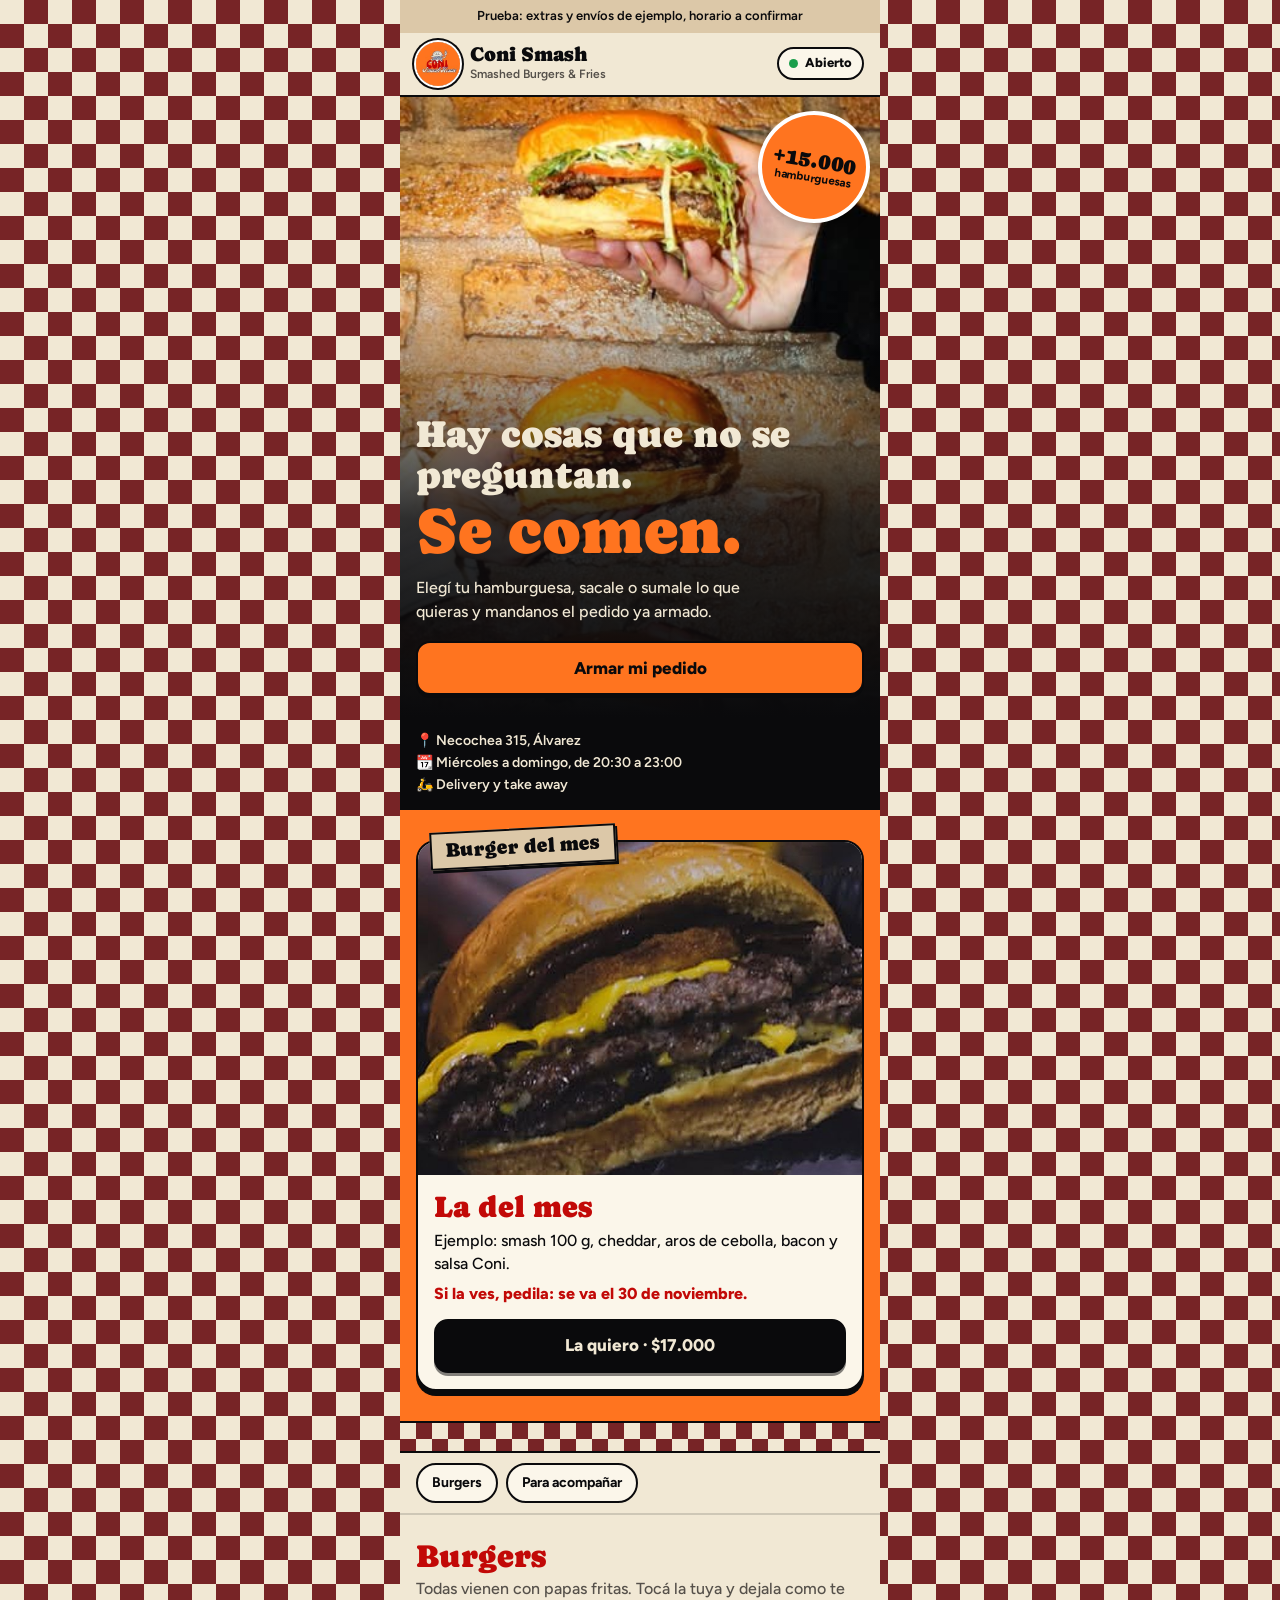
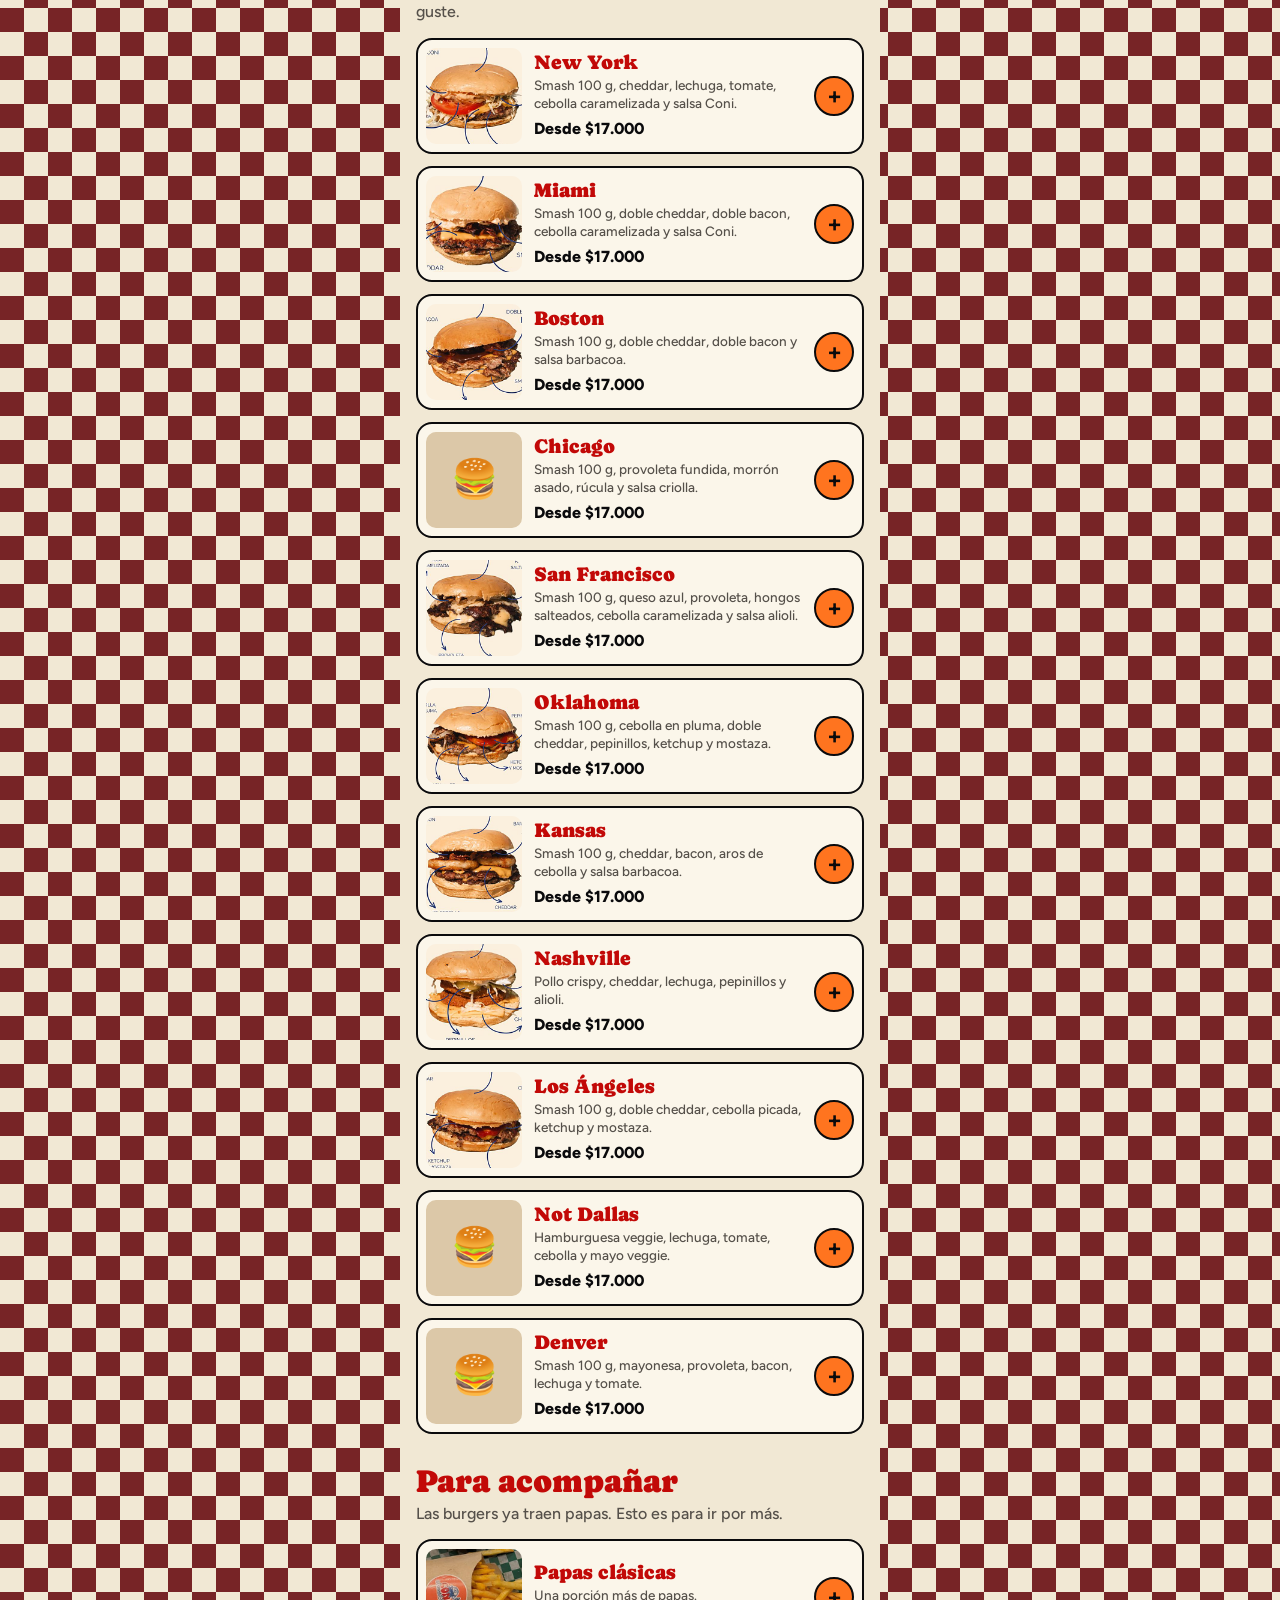
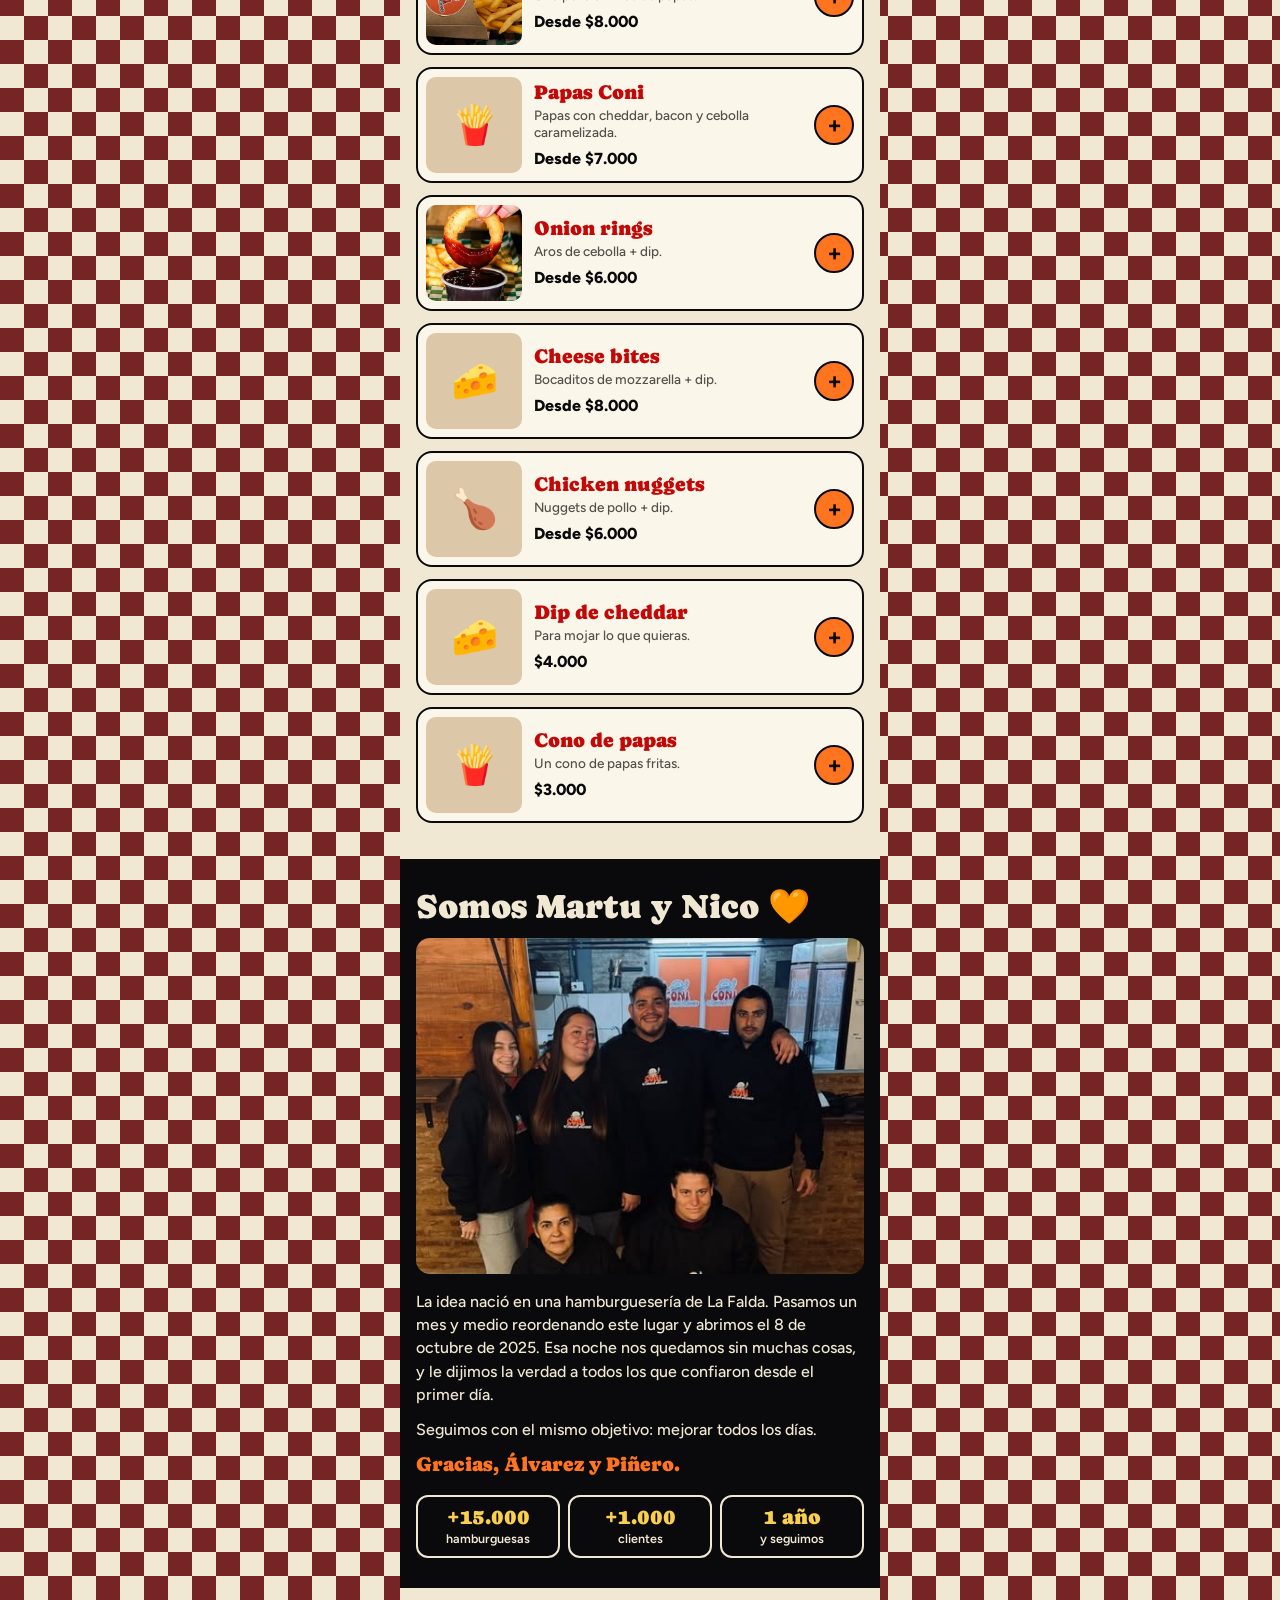
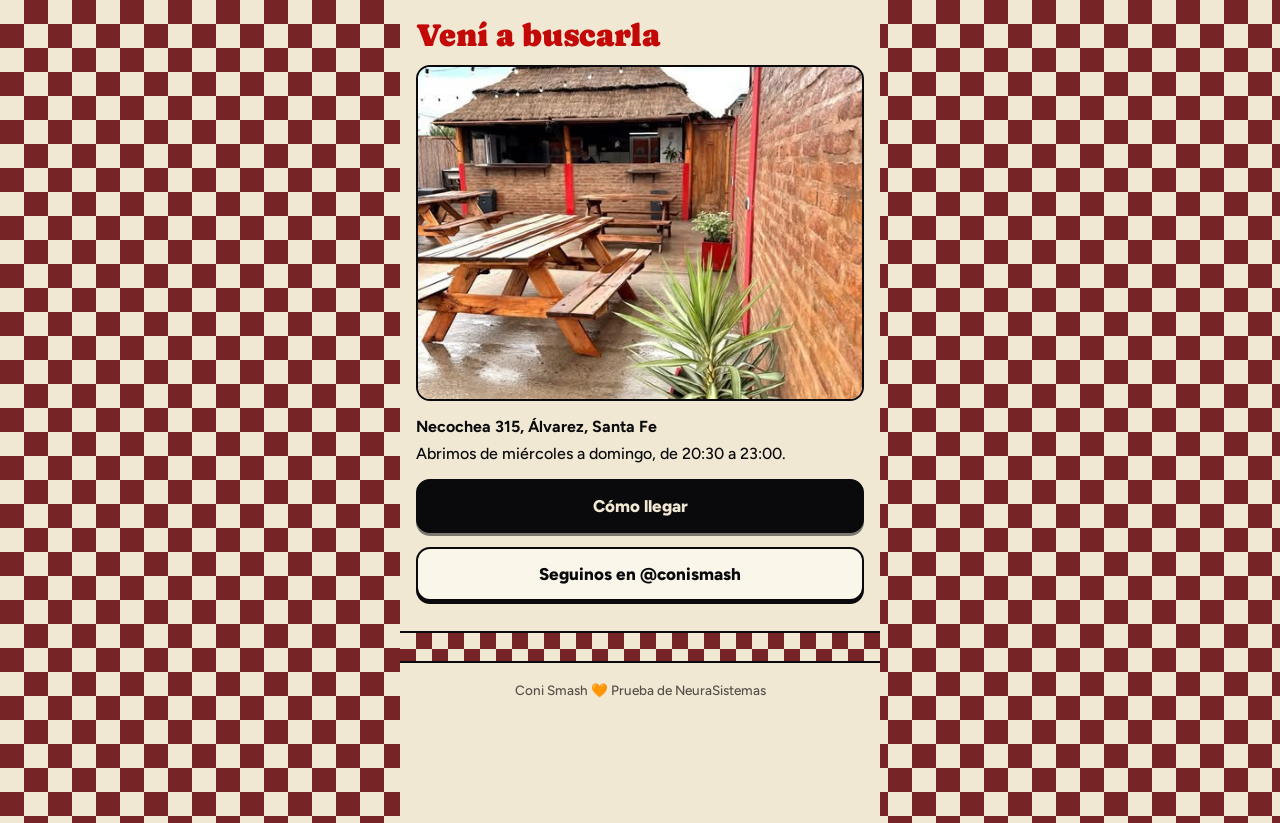
==== commit 813c6619: "Hacer funcional la prueba: panel, seguimiento y comanda Sin base de datos: pedidos y estados viajan " ====
--- a/index.html
+++ b/index.html
@@ -3,40 +3,20 @@
 <head>
 <meta charset="utf-8">
 <meta name="viewport" content="width=device-width, initial-scale=1, viewport-fit=cover">
-<title>Coni Smash · Maqueta</title>
+<title>Coni Smash · Prueba</title>
 <meta name="theme-color" content="#FF741F">
 <meta name="robots" content="noindex">
 <link rel="preconnect" href="https://fonts.googleapis.com">
 <link rel="preconnect" href="https://fonts.gstatic.com" crossorigin>
 <link href="https://fonts.googleapis.com/css2?family=Caprasimo&family=Figtree:wght@400;500;600;700;800&display=swap" rel="stylesheet">
+<link rel="stylesheet" href="css/comun.css">
 <style>
-:root{
-  color-scheme:light;
-  --naranja:#FF741F; --rojo:#C20907; --negro:#0A0A0C; --verde:#1F603C;
-  --amarillo:#FACF4E; --crema:#F1E8D4; --papel:#FBF6EA; --kraft:#A8865E;
-  --kraft-claro:#DCC8A8; --wa:#25D366; --suave:#55504A; --linea:#0A0A0C26;
-  --azul:#2E3A6B; --bordo:#772426; --placa:#F9EEDD;
-  --display:'Caprasimo','Cooper Black',Georgia,serif;
-  --texto:'Figtree',system-ui,-apple-system,'Segoe UI',Roboto,sans-serif;
-  --cuadros:conic-gradient(var(--bordo) 25%,var(--crema) 0 50%,var(--bordo) 0 75%,var(--crema) 0);
-}
-*{box-sizing:border-box}
-[hidden]{display:none!important}
-html{-webkit-text-size-adjust:100%}
 @media (prefers-reduced-motion:no-preference){html{scroll-behavior:smooth}}
-body{margin:0;background:var(--cuadros) 0 0/48px 48px;color:var(--negro);font:500 16px/1.45 var(--texto)}
-body:has(dialog[open]){overflow:hidden}
-img{display:block;max-width:100%}
-button,input,textarea{font:inherit;color:inherit}
-button{cursor:pointer;background:none;border:0;padding:0}
-a{color:inherit}
-:focus-visible{outline:3px solid var(--verde);outline-offset:2px}
-h1,h2,h3{font-family:var(--display);font-weight:400;line-height:1.08;margin:0}
+body{background:var(--cuadros) 0 0/48px 48px}
 .app{position:relative;max-width:480px;min-height:100dvh;margin:0 auto;background:var(--crema);padding-bottom:104px;overflow-x:clip}
 
-/* Barra de maqueta */
-.maqueta{display:flex;align-items:center;justify-content:space-between;gap:12px;padding:6px 16px;background:var(--kraft-claro);font-size:13px;font-weight:600}
-.maqueta button{min-height:36px;padding:0 12px;border:2px solid var(--negro);border-radius:999px;background:var(--papel);font-weight:700;white-space:nowrap}
+/* Barra de prueba */
+.maqueta{padding:7px 16px;background:var(--kraft-claro);font-size:13px;font-weight:600;text-align:center}
 
 /* Cabecera */
 .top{position:sticky;top:0;z-index:20;display:flex;align-items:center;justify-content:space-between;gap:12px;height:64px;padding:0 16px;background:var(--crema);border-bottom:2px solid var(--negro)}
@@ -49,6 +29,7 @@
 .estado.full i{background:#E8A200}
 .estado.cerrado i{background:var(--rojo)}
 .aviso{padding:12px 16px;background:var(--negro);color:var(--crema);font-weight:600}
+.banner-pedido{display:flex;align-items:center;justify-content:space-between;gap:10px;padding:10px 16px;background:var(--amarillo);border-bottom:2px solid var(--negro);font-weight:800;text-decoration:none}
 
 /* Portada */
 .hero{position:relative;min-height:min(76svh,620px);display:flex;flex-direction:column;justify-content:flex-end;color:var(--crema);background:var(--negro)}
@@ -60,14 +41,6 @@
 .hero p{margin:0 0 18px;max-width:34ch;font-size:16px}
 .sticker{position:absolute;z-index:1;top:18px;right:14px;width:104px;height:104px;display:grid;place-content:center;text-align:center;border-radius:50%;background:var(--naranja);color:var(--negro);box-shadow:0 0 0 4px #fff,0 6px 16px #0006;transform:rotate(9deg);font-weight:700;font-size:11.5px;line-height:1.1}
 .sticker b{display:block;font:400 22px/1 var(--display)}
-
-.btn{display:flex;align-items:center;justify-content:center;gap:10px;width:100%;min-height:54px;padding:8px 16px;border:2px solid var(--negro);border-radius:14px;font-weight:800;font-size:17px;text-align:center;text-decoration:none;box-shadow:0 3px 0 var(--negro);transition:transform .08s,box-shadow .08s}
-.btn:active{transform:translateY(2px);box-shadow:0 1px 0 var(--negro)}
-.btn-naranja{background:var(--naranja);color:var(--negro)}
-.btn-negro{background:var(--negro);color:var(--crema);box-shadow:0 3px 0 #0A0A0C80}
-.btn-wa{background:var(--wa);color:var(--negro)}
-.btn[aria-disabled=true],.btn:disabled{background:#CFC8BA;color:#403C36;box-shadow:none;cursor:not-allowed}
-
 .datos{display:grid;gap:2px;padding:14px 16px;background:var(--negro);color:var(--crema);font-size:14px;font-weight:600}
 .cuadros{height:32px;background:var(--cuadros) 0 0/32px 32px;border-block:2px solid var(--negro)}
 
@@ -122,28 +95,9 @@
 .barra .btn{justify-content:space-between}
 .barra-cant{display:inline-grid;place-items:center;min-width:30px;height:30px;padding:0 6px;border-radius:999px;background:var(--negro);color:var(--crema);font-size:14px}
 
-/* Hojas */
-dialog{width:100%;max-width:480px;max-height:94dvh;margin:auto auto 0;padding:0;border:0;border-radius:22px 22px 0 0;background:var(--papel);color:var(--negro);overflow:hidden}
-dialog[open]{display:flex;flex-direction:column}
-dialog::backdrop{background:#0A0A0Ca6}
-@media (prefers-reduced-motion:no-preference){dialog[open]{animation:subir .22s ease-out}}
-@keyframes subir{from{transform:translateY(32px);opacity:.4}}
-.cuerpo{flex:1;min-height:0;overflow-y:auto;overscroll-behavior:contain}
-.pad{padding:16px}
-.hoja-top{flex:none;display:flex;align-items:center;justify-content:space-between;gap:12px;padding:10px 12px 10px 16px;border-bottom:2px solid var(--negro)}
-.cerrar{flex:none;width:44px;height:44px;border:2px solid var(--negro);border-radius:50%;background:var(--crema);font-size:20px;font-weight:800}
+/* Armar la hamburguesa */
 .foto-prod{width:100%;max-height:46vh;object-fit:contain;background:var(--placa);border-bottom:2px solid var(--linea)}
-.hoja-titulo{font-size:27px;color:var(--rojo)}
 .viene{margin:6px 0 0;font-weight:700;color:var(--verde)}
-.aviso-chico{margin:6px 0 0;font-size:14px;font-weight:700;color:var(--rojo)}
-.sub{margin:6px 0 0;color:var(--suave)}
-.grupo{margin-top:22px}
-.grupo h3{font-size:21px;color:var(--azul)}
-.grupo .ayuda{margin:2px 0 10px;font-size:14px;color:var(--suave)}
-.seg{display:grid;grid-auto-flow:column;grid-auto-columns:1fr;gap:4px;padding:4px;margin-top:10px;background:#0A0A0C14;border-radius:14px}
-.seg button{min-height:52px;padding:4px;border-radius:10px;font-weight:700;line-height:1.15}
-.seg button small{display:block;font-size:13px;font-weight:600}
-.seg button[aria-pressed=true]{background:var(--negro);color:var(--crema)}
 .chips{display:flex;flex-wrap:wrap;gap:8px}
 .chip{display:inline-flex;align-items:center;gap:7px;min-height:44px;padding:0 14px;border:2px solid var(--negro);border-radius:999px;background:#fff;font-weight:700}
 .chip::before{content:"✓";color:var(--verde);font-weight:800}
@@ -158,15 +112,6 @@
 .extra[aria-pressed=true] i{background:var(--negro);color:var(--crema);font-size:16px}
 details{margin-top:18px}
 summary{min-height:44px;display:flex;align-items:center;font-weight:700;text-decoration:underline;cursor:pointer}
-label{display:block;font-weight:700}
-input[type=text],input[type=tel],textarea{display:block;width:100%;min-height:50px;margin-top:6px;padding:12px;border:2px solid var(--negro);border-radius:12px;background:#fff;font-size:16px}
-textarea{min-height:76px;resize:vertical}
-.pie-hoja{display:flex;align-items:center;gap:12px;padding:12px 16px calc(12px + env(safe-area-inset-bottom));background:var(--papel);border-top:2px solid var(--negro)}
-.pie-hoja.apilado{flex-direction:column;align-items:stretch;gap:6px}
-.pie-hoja .nota{margin:0;font-size:13px;text-align:center;color:var(--suave)}
-.cant{display:inline-flex;align-items:center;flex:none;border:2px solid var(--negro);border-radius:12px;background:#fff}
-.cant button{width:42px;height:50px;font-size:22px;font-weight:800}
-.cant output{min-width:26px;text-align:center;font-weight:800}
 .resumen{margin:12px 0 0;font-weight:700;color:var(--verde)}
 
 /* Pedido */
@@ -182,29 +127,12 @@
 .sugerir img{width:56px;height:56px;border-radius:8px;object-fit:cover}
 .sugerir small{display:block;font-weight:600}
 .campo{margin-top:14px}
-.campo.error input,.campo.error .seg,.campo.error .opciones,.campo.error .turnos{outline:3px solid var(--rojo);outline-offset:1px}
+.campo.error input,.campo.error .seg,.campo.error .turnos{outline:3px solid var(--rojo);outline-offset:1px}
 .error-txt{display:none;margin:6px 0 0;font-size:14px;font-weight:700;color:var(--rojo)}
 .campo.error .error-txt{display:block}
 .alias{display:flex;align-items:center;justify-content:space-between;gap:10px;margin-top:10px;padding:8px 8px 8px 14px;background:var(--crema);border-radius:12px;font-weight:700;overflow-wrap:anywhere}
+.alias small{display:block;margin-top:2px;font-size:12.5px;font-weight:500;color:var(--suave)}
 .alias button{flex:none;min-height:44px;padding:0 12px;border:2px solid var(--negro);border-radius:10px;background:var(--papel);font-weight:800}
-.total{margin-top:22px;padding:14px;background:var(--crema);border-radius:14px}
-.total div{display:flex;justify-content:space-between;gap:10px}
-.total .final{margin-top:6px;padding-top:8px;border-top:2px solid var(--negro);font:400 24px/1.1 var(--display)}
-.chat{margin-top:10px;padding:12px;border-radius:14px;background:#E9DFD3}
-.burbuja{margin:0;padding:10px 12px;border-radius:12px 12px 2px 12px;background:#D9FDD3;box-shadow:0 1px 1px #0002;font-size:14.5px;line-height:1.4;white-space:pre-wrap;overflow-wrap:anywhere}
-.listo{padding:44px 20px 28px;text-align:center}
-.listo div{font-size:60px;line-height:1}
-.listo h2{margin:12px 0 8px;font-size:32px}
-.listo p{margin:0 0 22px}
-
-/* Panel */
-.panel-nota{margin:6px 0 0;font-size:14px;color:var(--suave)}
-.fila-check{display:flex;align-items:center;justify-content:space-between;gap:12px;min-height:52px;border-bottom:2px solid var(--linea);font-weight:700}
-.fila-check input{flex:none;width:26px;height:26px;accent-color:var(--rojo)}
-.tabs{position:sticky;top:0;z-index:2;margin-top:12px;background:#E8E1D1}
-
-/* Alias y turnos */
-.alias small{display:block;margin-top:2px;font-size:12.5px;font-weight:500;color:var(--suave)}
 .turnos{display:grid;grid-template-columns:repeat(3,minmax(0,1fr));gap:6px;margin-top:10px}
 .turno{min-height:56px;padding:6px 4px;border:2px solid var(--negro);border-radius:12px;background:#fff;font-weight:800;font-size:17px;line-height:1.15;text-align:center}
 .turno small{display:block;font-size:12.5px;font-weight:600;color:var(--verde)}
@@ -213,57 +141,83 @@
 .turno[aria-pressed=true] small{color:var(--amarillo)}
 .turno:disabled{border-color:var(--linea);background:#E4DCCB;color:#5E584F;font-weight:700;cursor:not-allowed}
 .turno:disabled small{color:#5E584F}
-
-/* Comandas */
-.resumen-noche{margin:14px 0 0;font-weight:700}
-.turno-titulo{display:flex;align-items:center;gap:10px;margin-top:20px;padding-bottom:4px;border-bottom:2px solid var(--negro)}
-.turno-titulo h3{font-size:24px;color:var(--rojo)}
-.turno-titulo span{flex:1;font-size:13.5px;font-weight:600;color:var(--suave)}
-.turno-titulo .link{font-size:13.5px;white-space:nowrap}
-.comanda{margin-top:10px;padding:10px 12px;background:#fff;border:2px solid var(--linea);border-radius:12px}
-.comanda.lista{opacity:.55}
-.comanda header{display:flex;justify-content:space-between;gap:10px;font-weight:800}
-.comanda em{display:inline-block;margin:4px 0 0;padding:1px 8px;border-radius:999px;background:var(--amarillo);font-size:12.5px;font-style:normal;font-weight:800}
-.comanda-modo{margin:4px 0 6px;font-size:13.5px;color:var(--suave)}
-.comanda ul{margin:0;padding:0;list-style:none;font-size:14.5px}
-.comanda li span{display:block;padding-left:12px;font-size:14px;font-weight:700}
-.comanda .sin{color:var(--rojo)}
-.comanda .con{color:var(--verde)}
-.comanda-acc{display:flex;align-items:center;justify-content:space-between;margin-top:6px}
-.btn-chico{min-height:44px;padding:0 12px;border:2px solid var(--negro);border-radius:10px;background:var(--papel);font-weight:800}
-.btn-chico[aria-pressed=true]{background:var(--verde);color:#fff}
-
-/* Turnos en el panel */
-.cupo{display:flex;align-items:center;justify-content:space-between;gap:12px;margin-top:16px;padding:12px;background:var(--crema);border-radius:14px}
-.cupo small{display:block;font-size:13.5px;font-weight:500;color:var(--suave)}
-.fila-turno{display:grid;grid-template-columns:50px minmax(0,1fr) 36px 72px;align-items:center;gap:8px;min-height:54px;border-bottom:2px solid var(--linea);font-weight:800}
-.fila-turno.cerrado{color:#6B655C}
-.ocup{display:block;height:10px;border-radius:99px;background:#0A0A0C14;overflow:hidden}
-.ocup i{display:block;height:100%;background:var(--naranja)}
-.ocup i.lleno{background:var(--bordo)}
-
-/* Comanda impresa */
-#ticket{display:none}
-@media print{
-  @page{size:80mm auto;margin:3mm}
-  html,body{background:#fff}
-  body>*:not(#ticket){display:none!important}
-  #ticket{display:block;width:74mm;color:#000;font:13px/1.35 ui-monospace,Menlo,Consolas,monospace}
-  .tk{break-after:page}
-  .tk h1,.tk h2{font-family:inherit;font-weight:800}
-  .tk h1{margin:0;font-size:15px}
-  .tk h2{margin:2px 0 6px;font-size:20px}
-  .tk p{margin:0}
-  .tk hr{margin:6px 0;border:0;border-top:1px dashed #000}
-}
+.total{margin-top:22px;padding:14px;background:var(--crema);border-radius:14px}
+.total div{display:flex;justify-content:space-between;gap:10px}
+.total .final{margin-top:6px;padding-top:8px;border-top:2px solid var(--negro);font:400 24px/1.1 var(--display)}
+.chat{margin-top:10px;padding:12px;border-radius:14px;background:#E9DFD3}
+.burbuja{margin:0;padding:10px 12px;border-radius:12px 12px 2px 12px;background:#D9FDD3;box-shadow:0 1px 1px #0002;font-size:14.5px;line-height:1.4;white-space:pre-wrap;overflow-wrap:anywhere}
+
+/* Seguimiento */
+.seguimiento{padding:18px 16px 44px;text-align:center}
+.sg-cab{display:flex;align-items:center;justify-content:space-between;gap:10px;font-weight:800}
+.sg-cod{font:400 26px/1 var(--display);color:var(--rojo)}
+.sg-escena{position:relative;display:grid;place-items:center;height:190px;margin:14px 0 16px;border:2px solid var(--negro);border-radius:18px;background:var(--placa);overflow:hidden}
+.seguimiento h1{font-size:31px;color:var(--rojo)}
+.sg-texto{margin:8px 0 16px;font-size:17px}
+.sg-hora{margin:0 0 14px;font-weight:800;color:var(--azul)}
+.sg-demora{margin:0 0 14px;padding:10px 12px;background:var(--amarillo);border-radius:12px;font-weight:700}
+.sg-numero{margin:0 0 14px;padding:12px;background:#fff;border:2px dashed var(--negro);border-radius:14px;font-weight:700}
+.sg-numero b{display:block;font:400 44px/1.1 var(--display);color:var(--rojo)}
+.seguimiento .btn{margin-bottom:10px}
+.sg-pasos{display:grid;grid-template-columns:repeat(4,minmax(0,1fr));gap:4px;margin:18px 0;padding:0;list-style:none;font-size:12.5px;font-weight:700;line-height:1.15;color:#6B655C}
+.sg-pasos li{padding-top:8px;border-top:5px solid #0A0A0C22}
+.sg-pasos li.hecho{border-color:var(--verde);color:var(--verde)}
+.sg-pasos li.activo{border-color:var(--naranja);color:var(--negro)}
+.sg-detalle{padding:14px;text-align:left;background:var(--papel);border:2px solid var(--linea);border-radius:14px}
+.sg-detalle ul{margin:0 0 8px;padding:0;list-style:none}
+.sg-detalle div{display:flex;justify-content:space-between;font-weight:800}
+.sg-mas{margin:16px 0 0;font-size:14px;color:var(--suave)}
+.sg-conexion{margin:10px 0 0;font-size:13.5px;font-weight:700;color:var(--suave)}
+.sg-links{display:flex;flex-wrap:wrap;justify-content:center;gap:4px 14px;margin-top:10px}
+
+/* Animaciones del seguimiento */
+.e-impresora{position:relative;width:150px;height:140px}
+.e-caja{position:absolute;z-index:2;top:0;left:0;right:0;height:52px;border-radius:10px;background:var(--negro)}
+.e-caja::after{content:"";position:absolute;left:18px;right:18px;bottom:8px;height:5px;border-radius:3px;background:#666}
+.e-papel{position:absolute;z-index:1;top:42px;left:28px;right:28px;height:96px;padding:18px 8px 6px;background:#fff;border:2px solid var(--negro);border-top:0}
+.e-papel i{display:block;height:5px;margin-bottom:7px;border-radius:2px;background:var(--negro)}
+.e-papel i:nth-child(2){width:70%;background:var(--rojo)}
+.e-svg{width:min(100%,270px);height:auto}
+.e-camino{position:absolute;inset:0;overflow:hidden}
+.e-ruta{position:absolute;left:0;right:0;bottom:0;height:54px;background:var(--negro)}
+.e-ruta::after{content:"";position:absolute;left:-60px;right:-60px;top:24px;height:6px;background:repeating-linear-gradient(90deg,var(--crema) 0 30px,transparent 30px 60px)}
+.e-moto{position:absolute;left:50%;bottom:38px;margin-left:-34px;font-size:62px;line-height:1}
+.e-paisaje{position:absolute;bottom:52px;left:0;font-size:32px;line-height:1}
+.e-corazon{font-size:84px;line-height:1}
+.e-triste{font-size:70px;line-height:1}
+@media (prefers-reduced-motion:no-preference){
+  .e-papel{animation:imprimir 2.6s ease-in-out infinite}
+  .e-medallon{transform-box:fill-box;transform-origin:center bottom;animation:smash 1.9s ease-in-out infinite}
+  .e-espatula{animation:prensa 1.9s ease-in-out infinite}
+  .e-humo path{animation:humo 1.9s ease-out infinite}
+  .e-humo path:nth-child(2){animation-delay:.3s}
+  .e-humo path:nth-child(3){animation-delay:.6s}
+  .e-ruta::after{animation:ruta .7s linear infinite}
+  .e-moto{animation:moto .4s ease-in-out infinite alternate}
+  .e-paisaje{animation:paisaje 4.5s linear infinite}
+  .e-paisaje:nth-of-type(2){animation-delay:-1.6s}
+  .e-paisaje:nth-of-type(3){animation-delay:-3.1s}
+  .e-bolsa{transform-box:fill-box;transform-origin:center bottom;animation:bolsa 1.1s ease-in-out infinite}
+  .e-brillo{animation:brillo 1.1s ease-in-out infinite alternate}
+  .e-corazon{animation:latido 1.2s ease-in-out infinite}
+  .sg-escena.cambio{animation:cambio .5s ease-out}
+}
+@keyframes imprimir{0%{transform:translateY(-72%)}72%,100%{transform:translateY(0)}}
+@keyframes smash{0%,38%{transform:scale(1,1)}52%,78%{transform:scale(1.24,.5)}100%{transform:scale(1,1)}}
+@keyframes prensa{0%,38%{transform:translateY(-22px)}52%,78%{transform:translateY(8px)}100%{transform:translateY(-22px)}}
+@keyframes humo{0%{opacity:0;transform:translateY(8px)}40%{opacity:.75}100%{opacity:0;transform:translateY(-16px)}}
+@keyframes ruta{to{transform:translateX(60px)}}
+@keyframes moto{to{transform:translateY(-4px) rotate(-1.5deg)}}
+@keyframes paisaje{from{transform:translateX(-60px)}to{transform:translateX(520px)}}
+@keyframes bolsa{0%,100%{transform:translateY(0) scale(1,1)}45%{transform:translateY(-14px) scale(.98,1.03)}}
+@keyframes brillo{from{opacity:.25}to{opacity:1}}
+@keyframes latido{0%,100%{transform:scale(1)}50%{transform:scale(1.14)}}
+@keyframes cambio{from{transform:scale(.96);opacity:.5}}
 </style>
 </head>
 <body>
 <div class="app" id="inicio">
-  <div class="maqueta">
-    <span>Maqueta: extras y envíos de ejemplo, horario a confirmar</span>
-    <button type="button" id="abrir-panel">Panel de Nico</button>
-  </div>
+  <div class="maqueta">Prueba: extras y envíos de ejemplo, horario a confirmar</div>
 
   <header class="top">
     <a class="marca" href="#inicio">
@@ -273,8 +227,9 @@
     <span class="estado" id="estado"><i></i><span id="estado-txt">Abierto</span></span>
   </header>
   <div class="aviso" id="aviso" role="status" hidden></div>
-
-  <main>
+  <a class="banner-pedido" id="banner-pedido" hidden><span id="banner-txt"></span><span aria-hidden="true">→</span></a>
+
+  <main id="tienda">
     <section class="hero">
       <img src="img/hero.jpg" alt="Tres hamburguesas de Coni Smash sostenidas contra una pared de ladrillo">
       <div class="sticker" aria-label="Más de 15.000 hamburguesas"><div><b>+15.000</b>hamburguesas</div></div>
@@ -328,12 +283,14 @@
       <img src="img/patio.jpg" alt="Patio del local con mesas de madera y techo de paja">
       <p><b>Necochea 315, Álvarez, Santa Fe</b></p>
       <p>Abrimos de miércoles a domingo, de 20:30 a 23:00.</p>
-      <a class="btn btn-negro" target="_blank" rel="noopener" href="https://www.google.com/maps/search/?api=1&query=Necochea%20315%20%C3%81lvarez%20Santa%20Fe">Cómo llegar</a>
-      <a class="btn" style="background:var(--papel)" target="_blank" rel="noopener" href="https://www.instagram.com/conismash/">Seguinos en @conismash</a>
+      <a class="btn btn-negro" id="link-mapa" target="_blank" rel="noopener">Cómo llegar</a>
+      <a class="btn btn-papel" target="_blank" rel="noopener" href="https://www.instagram.com/conismash/">Seguinos en @conismash</a>
     </section>
     <div class="cuadros" aria-hidden="true"></div>
-    <footer class="pie">Coni Smash 🧡 Maqueta de NeuraSistemas</footer>
+    <footer class="pie">Coni Smash 🧡 Prueba de NeuraSistemas</footer>
   </main>
+
+  <section class="seguimiento" id="seguimiento" hidden aria-live="polite"></section>
 
   <div class="barra" id="barra" hidden>
     <button class="btn btn-naranja" type="button" id="ver-pedido">
@@ -384,12 +341,12 @@
       <div id="bloque-delivery" hidden>
         <div class="campo" id="c-zona">
           <label>Zona</label>
-          <div class="seg opciones" id="zonas" role="group" aria-label="Zona de envío"></div>
+          <div class="seg" id="zonas" role="group" aria-label="Zona de envío"></div>
           <p class="error-txt">Elegí tu zona.</p>
         </div>
         <div class="campo" id="c-direccion">
           <label for="direccion">Dirección</label>
-          <input type="text" id="direccion" autocomplete="street-address" placeholder="Calle, número y alguna referencia">
+          <input type="text" id="direccion" autocomplete="street-address" maxlength="120" placeholder="Calle, número y alguna referencia">
           <p class="error-txt">Necesitamos la dirección para llevártela.</p>
         </div>
       </div>
@@ -405,7 +362,7 @@
 
       <div class="campo" id="c-nombre">
         <label for="nombre">¿A nombre de quién?</label>
-        <input type="text" id="nombre" autocomplete="given-name" placeholder="Tu nombre">
+        <input type="text" id="nombre" autocomplete="given-name" maxlength="50" placeholder="Tu nombre">
         <p class="error-txt">Decinos tu nombre.</p>
       </div>
 
@@ -422,7 +379,7 @@
         </div>
         <div class="campo" id="bloque-vuelto" hidden>
           <label for="paga-con">¿Con cuánto pagás? <small>(opcional, para el vuelto)</small></label>
-          <input type="tel" inputmode="numeric" id="paga-con" placeholder="Ej: 20000">
+          <input type="tel" inputmode="numeric" id="paga-con" maxlength="9" placeholder="Ej: 20000">
           <p class="aviso-chico" id="vuelto-aviso" hidden>Ese monto no alcanza para el total.</p>
         </div>
       </div>
@@ -439,177 +396,27 @@
       </div>
     </div>
   </div>
-  <div class="pie-hoja apilado" id="pedido-pie">
-    <a class="btn btn-wa" id="enviar" target="_blank" rel="noopener" href="#">Confirmar y mandar por WhatsApp</a>
-    <p class="nota" id="enviar-nota">Se abre WhatsApp con tu pedido escrito. Solo tocás enviar.</p>
+  <div class="pie-hoja apilado">
+    <button class="btn btn-naranja" type="button" id="confirmar">Confirmar pedido</button>
+    <p class="nota" id="confirmar-nota">Después lo mandás por WhatsApp con un toque y seguís el estado acá.</p>
   </div>
 </dialog>
 
-<!-- Panel de Nico (demostración) -->
-<dialog id="hoja-panel" aria-labelledby="panel-titulo">
-  <header class="hoja-top">
-    <h2 class="hoja-titulo" id="panel-titulo">Panel de Nico</h2>
-    <button class="cerrar" type="button" data-cerrar aria-label="Cerrar">✕</button>
-  </header>
-  <div class="cuerpo">
-    <div class="pad">
-      <p class="panel-nota" style="margin-top:0">Demostración con comandas de ejemplo. Los pedidos que confirmes desde este celular también aparecen acá.</p>
-      <div class="seg tabs" id="panel-tabs" role="group" aria-label="Secciones del panel">
-        <button type="button" data-tab="comandas" aria-pressed="true">Comandas</button>
-        <button type="button" data-tab="turnos" aria-pressed="false">Turnos</button>
-        <button type="button" data-tab="local" aria-pressed="false">Local</button>
-      </div>
-
-      <section id="tab-comandas"></section>
-
-      <section id="tab-turnos" hidden>
-        <div class="cupo">
-          <div><b>Hamburguesas por turno</b><small id="cupo-nota"></small></div>
-          <div class="cant" role="group" aria-label="Cupo por turno">
-            <button type="button" id="cupo-menos" aria-label="Una menos">−</button>
-            <output id="cupo-valor"></output>
-            <button type="button" id="cupo-mas" aria-label="Una más">+</button>
-          </div>
-        </div>
-        <div id="panel-turnos"></div>
-      </section>
-
-      <section id="tab-local" hidden>
-        <div class="grupo">
-          <h3>¿Cómo está el local?</h3>
-          <div class="seg" id="panel-estados" role="group" aria-label="Estado del local" style="grid-auto-flow:row;grid-template-columns:1fr 1fr"></div>
-        </div>
-        <div class="grupo">
-          <h3>Hoy no hay</h3>
-          <p class="ayuda">Marcá lo que se terminó y deja de poder pedirse.</p>
-          <div id="panel-productos"></div>
-        </div>
-      </section>
-    </div>
-  </div>
-</dialog>
-
-<div id="ticket" aria-hidden="true"></div>
-
+<script src="js/comun.js"></script>
 <script>
-/* ==== Datos de ejemplo: los tiene que definir Nico ==== */
-const ZONAS = [
-  { nombre: 'Álvarez', envio: 1500 },
-  { nombre: 'Piñero', envio: 3000 },
-];
-const ALIAS = 'conismash';
-const TITULAR = 'Nicolas Ivan Ortega';
-
-/* Horario a confirmar con Nico: abre "20:30 creo", cierra "22:30 u 23:00".
-   El cupo arranca en 8 por turno: +15.000 hamburguesas en un año dan unas 60 por noche, o 6 cada 15 minutos. */
-const HORARIO = { abre: '20:30', cierra: '23:00', ultimoTurno: '22:45', cadaMin: 15 };
-const CUPO_INICIAL = 8;
-
-/* Queda vacío a propósito para que las pruebas no le lleguen a Nico: WhatsApp pide elegir el contacto.
-   El número real, para cuando salga en serio, es 5493402521435. */
-const WHATSAPP = '';
-
-/* Los extras y sus precios no figuran en la carta. */
-const EXTRAS = [
-  { nombre: 'Cheddar extra', precio: 1000 },
-  { nombre: 'Bacon', precio: 1500 },
-  { nombre: 'Cebolla caramelizada', precio: 1000 },
-  { nombre: 'Aros de cebolla', precio: 1500 },
-  { nombre: 'Pepinillos', precio: 800 },
-];
-const EXTRAS_VEGGIE = EXTRAS.filter((e) => e.nombre !== 'Bacon');
-
-/* ==== Carta real, según las historias destacadas de Instagram ==== */
-const TAMANOS = [
-  { nombre: 'Simple', precio: 17000 },
-  { nombre: 'Doble', precio: 19000 },
-  { nombre: 'Triple', precio: 21000 },
-];
-const burger = (id, nombre, desc, sacar, foto = null, placa = null, extras = EXTRAS) => ({
-  id, cat: 'burgers', nombre, desc, sacar, foto, placa, extras, icono: '🍔', conPapas: true, titulo: 'Tamaño', opciones: TAMANOS,
-});
-const complemento = (id, nombre, desc, titulo, opciones, foto, icono) => ({
-  id, cat: 'acompanar', nombre, desc, titulo, opciones, foto, placa: foto, icono, sacar: [], extras: [],
-});
-const POR_UNIDAD = (a, b, c) => [{ nombre: 'x6', precio: a }, { nombre: 'x10', precio: b }, { nombre: 'x14', precio: c }];
-
-const PRODUCTOS = [
-  /* La burger del mes es de ejemplo: falta saber cuál es la de este mes. */
-  { id: 'mes', cat: 'mes', nombre: 'La del mes', foto: 'img/burger_mes.jpg', placa: 'img/burger_mes.jpg', icono: '🍔', conPapas: true,
-    desc: 'Ejemplo: smash 100 g, cheddar, aros de cebolla, bacon y salsa Coni.',
-    titulo: 'Tamaño', opciones: TAMANOS, sacar: ['Cheddar', 'Aros de cebolla', 'Bacon', 'Salsa Coni'], extras: EXTRAS },
-
-  burger('new_york', 'New York', 'Smash 100 g, cheddar, lechuga, tomate, cebolla caramelizada y salsa Coni.',
-    ['Cheddar', 'Lechuga', 'Tomate', 'Cebolla caramelizada', 'Salsa Coni'], 'img/b_new_york.jpg', 'img/placa_new_york.jpg'),
-  burger('miami', 'Miami', 'Smash 100 g, doble cheddar, doble bacon, cebolla caramelizada y salsa Coni.',
-    ['Cheddar', 'Bacon', 'Cebolla caramelizada', 'Salsa Coni'], 'img/b_miami.jpg', 'img/placa_miami.jpg'),
-  burger('boston', 'Boston', 'Smash 100 g, doble cheddar, doble bacon y salsa barbacoa.',
-    ['Cheddar', 'Bacon', 'Salsa barbacoa'], 'img/b_boston.jpg', 'img/placa_boston.jpg'),
-  burger('chicago', 'Chicago', 'Smash 100 g, provoleta fundida, morrón asado, rúcula y salsa criolla.',
-    ['Provoleta', 'Morrón asado', 'Rúcula', 'Salsa criolla']),
-  burger('san_francisco', 'San Francisco', 'Smash 100 g, queso azul, provoleta, hongos salteados, cebolla caramelizada y salsa alioli.',
-    ['Queso azul', 'Provoleta', 'Hongos salteados', 'Cebolla caramelizada', 'Salsa alioli'], 'img/b_san_francisco.jpg', 'img/placa_san_francisco.jpg'),
-  burger('oklahoma', 'Oklahoma', 'Smash 100 g, cebolla en pluma, doble cheddar, pepinillos, ketchup y mostaza.',
-    ['Cebolla en pluma', 'Cheddar', 'Pepinillos', 'Ketchup', 'Mostaza'], 'img/b_oklahoma.jpg', 'img/placa_oklahoma.jpg'),
-  burger('kansas', 'Kansas', 'Smash 100 g, cheddar, bacon, aros de cebolla y salsa barbacoa.',
-    ['Cheddar', 'Bacon', 'Aros de cebolla', 'Salsa barbacoa'], 'img/b_kansas.jpg', 'img/placa_kansas.jpg'),
-  burger('nashville', 'Nashville', 'Pollo crispy, cheddar, lechuga, pepinillos y alioli.',
-    ['Cheddar', 'Lechuga', 'Pepinillos', 'Alioli'], 'img/b_nashville.jpg', 'img/placa_nashville.jpg'),
-  burger('los_angeles', 'Los Ángeles', 'Smash 100 g, doble cheddar, cebolla picada, ketchup y mostaza.',
-    ['Cheddar', 'Cebolla picada', 'Ketchup', 'Mostaza'], 'img/b_los_angeles.jpg', 'img/placa_los_angeles.jpg'),
-  burger('not_dallas', 'Not Dallas', 'Hamburguesa veggie, lechuga, tomate, cebolla y mayo veggie.',
-    ['Lechuga', 'Tomate', 'Cebolla', 'Mayo veggie'], null, null, EXTRAS_VEGGIE),
-  burger('denver', 'Denver', 'Smash 100 g, mayonesa, provoleta, bacon, lechuga y tomate.',
-    ['Mayonesa', 'Provoleta', 'Bacon', 'Lechuga', 'Tomate']),
-
-  complemento('papas_clasicas', 'Papas clásicas', 'Una porción más de papas.', 'Tamaño',
-    [{ nombre: 'Mediana', precio: 8000 }, { nombre: 'Grande', precio: 10000 }], 'img/papas.jpg', '🍟'),
-  complemento('papas_coni', 'Papas Coni', 'Papas con cheddar, bacon y cebolla caramelizada.', 'Tamaño',
-    [{ nombre: 'Chica', precio: 7000 }, { nombre: 'Mediana', precio: 10000 }, { nombre: 'Grande', precio: 14000 }], null, '🍟'),
-  complemento('onion_rings', 'Onion rings', 'Aros de cebolla + dip.', 'Cantidad', POR_UNIDAD(6000, 10000, 14000), 'img/aros.jpg', '🧅'),
-  complemento('cheese_bites', 'Cheese bites', 'Bocaditos de mozzarella + dip.', 'Cantidad', POR_UNIDAD(8000, 12000, 16000), null, '🧀'),
-  complemento('nuggets', 'Chicken nuggets', 'Nuggets de pollo + dip.', 'Cantidad', POR_UNIDAD(6000, 10000, 14000), null, '🍗'),
-  complemento('dip_cheddar', 'Dip de cheddar', 'Para mojar lo que quieras.', 'Tamaño', [{ nombre: 'Dip', precio: 4000 }], null, '🧀'),
-  complemento('cono_papas', 'Cono de papas', 'Un cono de papas fritas.', 'Tamaño', [{ nombre: 'Cono', precio: 3000 }], null, '🍟'),
-];
-const ESTADOS = {
-  abierto: { nombre: 'Abierto', clase: '', aviso: '', pedir: true },
-  full: { nombre: 'A full', clase: 'full', aviso: '🔥 Estamos a full: hoy demoramos un poco más. Gracias por la paciencia.', pedir: true },
-  cerrado: { nombre: 'Cerrado', clase: 'cerrado', aviso: '😴 Hoy estamos cerrados. Abrimos de miércoles a domingo a las 20:30.', pedir: false },
-  vacaciones: { nombre: 'Vacaciones', clase: 'cerrado', aviso: '😜 Cerramos por vacaciones. ¡Nos vemos a la vuelta!', pedir: false },
-};
-
 /* ==== Estado ==== */
 let carrito = [];
 let borrador = null;
 let lineaEditando = null;
-let estado = 'abierto';
-const agotados = new Set();
-const pedido = { modo: null, zona: null, direccion: '', turno: null, nombre: '', pago: null, pagaCon: '' };
-let cupoPorTurno = CUPO_INICIAL;
-const turnosCerrados = new Set();
-let comandas = [];
-let tabPanel = 'comandas';
-
-/* ==== Utilidades ==== */
-const $ = (id) => document.getElementById(id);
-const plata = (n) => '$' + Number(n).toLocaleString('es-AR');
-const esc = (s) => String(s).replace(/[&<>"']/g, (c) => ({ '&': '&amp;', '<': '&lt;', '>': '&gt;', '"': '&quot;', "'": '&#39;' }[c]));
-const producto = (id) => PRODUCTOS.find((p) => p.id === id);
-const puedePedir = () => ESTADOS[estado].pedir;
-
-function precioUnitario(l) {
-  const p = producto(l.id);
-  const extras = l.extras.reduce((s, n) => s + p.extras.find((e) => e.nombre === n).precio, 0);
-  return p.opciones[l.opcion].precio + extras;
-}
-const precioLinea = (l) => precioUnitario(l) * l.cant;
+const pedido = { modo: null, zona: null, direccion: '', turno: null, nombre: '', pago: null, pagaCon: '', cod: null, canal: null };
+
+/* Lo que publica el panel. Sin datos recientes, el local se muestra abierto y con todos los turnos libres. */
+const local = { estado: 'abierto', cupo: CUPO_INICIAL, cerrados: [], agotados: [], ocupados: {} };
+const puedePedir = () => (ESTADOS_LOCAL[local.estado] || ESTADOS_LOCAL.abierto).pedir;
+
 const subtotal = () => carrito.reduce((s, l) => s + precioLinea(l), 0);
 const costoEnvio = () => (pedido.modo === 'delivery' && pedido.zona ? ZONAS.find((z) => z.nombre === pedido.zona).envio : 0);
-const nombreLinea = (l) => {
-  const p = producto(l.id);
-  return p.opciones.length > 1 ? `${p.nombre} ${p.opciones[l.opcion].nombre.toLowerCase()}` : p.nombre;
-};
+const agotado = (id) => local.agotados.includes(id);
 
 /* ==== Carta ==== */
 function fotoHtml(p) {
@@ -618,7 +425,7 @@
 function pintarCarta() {
   document.querySelectorAll('.lista').forEach((caja) => {
     caja.innerHTML = PRODUCTOS.filter((p) => p.cat === caja.dataset.cat).map((p) => {
-      const sinStock = agotados.has(p.id);
+      const sinStock = agotado(p.id);
       const desde = p.opciones.length > 1 && p.opciones[0].precio !== p.opciones[1].precio ? 'Desde ' : '';
       return `<button class="prod" type="button" data-prod="${p.id}" ${sinStock ? 'disabled' : ''}>
         ${fotoHtml(p)}
@@ -628,7 +435,7 @@
     }).join('');
   });
   const m = producto('mes');
-  const sinStock = agotados.has('mes');
+  const sinStock = agotado('mes');
   $('del-mes').innerHTML = `<div class="mes-card">
     <span class="tag">Burger del mes</span>
     <img src="${m.foto}" alt="Hamburguesa del mes con doble medallón y cheddar">
@@ -713,12 +520,17 @@
   actualizarTodo();
 }
 
-/* ==== Confirmar el pedido ==== */
-/* Sin emojis: el paso intermedio de WhatsApp los puede mostrar rotos, y en la cocina no hacen falta. */
-const limpio = (s) => s.replace(/\p{Extended_Pictographic}|️|‍/gu, '').trim();
+/* ==== Link de seguimiento y mensaje ==== */
+function datosEnlace() {
+  return {
+    c: pedido.cod, k: pedido.canal, h: pedido.turno, m: pedido.modo === 'delivery' ? 'd' : 'r',
+    r: carrito.map((l) => `${l.cant}x ${nombreLinea(l)}`), tot: subtotal() + costoEnvio(), ts: pedido.ts || Date.now(),
+  };
+}
+const urlSeguimiento = (hash) => `${location.origin}${location.pathname}${location.search}#p=${hash}`;
 
 function armarMensaje() {
-  const r = ['*PEDIDO CONI SMASH*'];
+  const r = [`*PEDIDO CONI SMASH #${pedido.cod}*`];
   if (pedido.turno) r.push(`*PARA LAS ${pedido.turno}*`);
   r.push('');
   carrito.forEach((l) => {
@@ -745,6 +557,7 @@
   return r.join('\n').trim();
 }
 
+/* ==== Confirmar el pedido ==== */
 function pintarLineas() {
   $('lineas').innerHTML = carrito.map((l, i) => `<div class="linea">
       <div class="linea-top"><span>${esc(nombreLinea(l))}</span><span>${plata(precioLinea(l))}</span></div>
@@ -763,95 +576,16 @@
       </div>
     </div>`).join('');
 
-  const faltaAcompanar = carrito.length && !carrito.some((l) => producto(l.id).cat === 'acompanar') && !agotados.has('onion_rings');
+  const faltaAcompanar = carrito.length && !carrito.some((l) => producto(l.id).cat === 'acompanar') && !agotado('onion_rings');
   $('sugerencia').innerHTML = faltaAcompanar
     ? `<button class="sugerir" type="button" data-prod="onion_rings"><img src="img/aros.jpg" alt=""><span>¿Le sumás onion rings?<small>Desde ${plata(producto('onion_rings').opciones[0].precio)}</small></span></button>`
     : '';
 }
 
-function pintarOpcionesPedido() {
-  document.querySelectorAll('[data-modo]').forEach((b) => b.setAttribute('aria-pressed', b.dataset.modo === pedido.modo));
-  document.querySelectorAll('[data-pago]').forEach((b) => b.setAttribute('aria-pressed', b.dataset.pago === pedido.pago));
-  document.querySelectorAll('[data-zona]').forEach((b) => b.setAttribute('aria-pressed', b.dataset.zona === pedido.zona));
-  $('bloque-delivery').hidden = pedido.modo !== 'delivery';
-  $('bloque-retiro').hidden = pedido.modo !== 'retiro';
-  $('bloque-alias').hidden = pedido.pago !== 'Transferencia';
-  $('bloque-vuelto').hidden = pedido.pago !== 'Efectivo' || pedido.modo !== 'delivery';
-}
-
-function actualizarPedido() {
-  pintarTurnos();
-  pintarOpcionesPedido();
-  $('t-sub').textContent = plata(subtotal());
-  $('t-envio-fila').hidden = pedido.modo !== 'delivery';
-  $('t-envio-nombre').textContent = pedido.zona ? `Envío a ${pedido.zona}` : 'Envío';
-  $('t-envio').textContent = pedido.zona ? plata(costoEnvio()) : 'Elegí la zona';
-  $('t-total').textContent = plata(subtotal() + costoEnvio());
-  $('vuelto-aviso').hidden = !pedido.pagaCon || Number(pedido.pagaCon) >= subtotal() + costoEnvio();
-  const mensaje = armarMensaje();
-  $('vista-mensaje').innerHTML = esc(mensaje).replace(/\*(.+?)\*/g, '<b>$1</b>');
-  $('enviar').href = `https://wa.me/${WHATSAPP}?text=${encodeURIComponent(mensaje)}`;
-  $('enviar').setAttribute('aria-disabled', !puedePedir());
-  $('enviar-nota').textContent = puedePedir() ? 'Se abre WhatsApp con tu pedido escrito. Solo tocás enviar.' : ESTADOS[estado].aviso;
-}
-
-function faltantes() {
-  const f = [];
-  if (!pedido.modo) f.push('c-modo');
-  if (pedido.modo === 'delivery') {
-    if (!pedido.zona) f.push('c-zona');
-    if (!pedido.direccion) f.push('c-direccion');
-  }
-  if (!pedido.turno) f.push('c-turno');
-  if (!pedido.nombre) f.push('c-nombre');
-  if (!pedido.pago) f.push('c-pago');
-  return f;
-}
-function marcarErrores() {
-  document.querySelectorAll('.campo.error').forEach((c) => c.classList.remove('error'));
-  const f = faltantes();
-  f.forEach((id) => $(id).classList.add('error'));
-  if (f.length) {
-    $(f[0]).scrollIntoView({ block: 'center' });
-    $(f[0]).querySelector('input,button')?.focus({ preventScroll: true });
-  }
-  return f.length === 0;
-}
-function limpiarError(id) { $(id)?.classList.remove('error'); }
-
-function mostrarListo() {
-  $('pedido-cuerpo').firstElementChild.hidden = true;
-  $('pedido-pie').hidden = true;
-  const listo = document.createElement('div');
-  listo.className = 'listo';
-  listo.id = 'listo';
-  listo.innerHTML = `<div>🧡</div><h2>¡Ya casi!</h2>
-    <p>Se abrió WhatsApp con tu pedido escrito. Tocá enviar y le llega a Martu y Nico.</p>
-    <button class="btn btn-naranja" type="button" id="otro-pedido">Hacer otro pedido</button>`;
-  $('pedido-cuerpo').append(listo);
-}
-function reiniciarPedido() {
-  carrito = [];
-  Object.assign(pedido, { modo: null, zona: null, direccion: '', turno: null, nombre: '', pago: null, pagaCon: '' });
-  ['direccion', 'nombre', 'paga-con'].forEach((id) => { $(id).value = ''; });
-  $('listo')?.remove();
-  $('pedido-cuerpo').firstElementChild.hidden = false;
-  $('pedido-pie').hidden = false;
-  $('hoja-pedido').close();
-  actualizarTodo();
-}
-
 /* ==== Turnos ==== */
-const aMin = (h) => { const [a, b] = h.split(':').map(Number); return a * 60 + b; };
-const aHora = (m) => `${String(Math.floor(m / 60)).padStart(2, '0')}:${String(m % 60).padStart(2, '0')}`;
-const TURNOS = [];
-for (let m = aMin(HORARIO.abre); m <= aMin(HORARIO.ultimoTurno); m += HORARIO.cadaMin) TURNOS.push(aHora(m));
-
-const contarBurgers = (lineas) => lineas.reduce((s, l) => s + (['burgers', 'mes'].includes(producto(l.id).cat) ? l.cant : 0), 0);
-const ocupados = (turno) => comandas.filter((c) => c.turno === turno).reduce((s, c) => s + contarBurgers(c.lineas), 0);
-const libres = (turno) => Math.max(cupoPorTurno - ocupados(turno), 0);
-
-/* Durante el servicio se esconden los turnos que ya pasaron. Fuera de horario se ven todos, para poder probar la maqueta. */
+const libres = (t) => Math.max(local.cupo - (Number(local.ocupados[t]) || 0), 0);
+
+/* Durante el servicio se esconden los turnos que ya pasaron. Fuera de horario se ven todos, para poder probar. */
 function turnosVigentes() {
   const d = new Date();
   const ahora = d.getHours() * 60 + d.getMinutes();
@@ -859,7 +593,7 @@
   return enServicio ? TURNOS.filter((t) => aMin(t) > ahora) : TURNOS;
 }
 function estadoTurno(t) {
-  if (turnosCerrados.has(t)) return { ok: false, txt: 'Cerrado' };
+  if (local.cerrados.includes(t)) return { ok: false, txt: 'Cerrado' };
   const quedan = libres(t);
   if (quedan === 0) return { ok: false, txt: 'Completo' };
   if (contarBurgers(carrito) > quedan) return { ok: false, txt: `Quedan ${quedan}` };
@@ -879,147 +613,343 @@
     : 'Ya no quedan turnos por hoy.';
 }
 
-/* ==== Comandas ==== */
-function comandasDeEjemplo() {
-  const carga = { '20:30': 3, '20:45': 6, '21:00': 8, '21:15': 8, '21:30': 6, '21:45': 3, '22:00': 2 };
-  const nombres = ['Sofi', 'Juan', 'Cami', 'Tomi', 'Lu', 'Agus', 'Flor', 'Mati', 'Caro', 'Nacho'];
-  const calles = ['Belgrano 123', 'San Martín 450', 'Rivadavia 78', 'Mitre 912', 'Sarmiento 240'];
-  const burgers = PRODUCTOS.filter((p) => p.cat === 'burgers');
-  const salida = [];
-  let i = 0;
-  Object.entries(carga).forEach(([turno, total]) => {
-    let resto = total;
-    while (resto > 0) {
-      const p = burgers[i % burgers.length];
-      const cant = Math.min(resto, (i % 3) + 1);
-      const linea = { id: p.id, opcion: i % 3, sin: i % 2 ? [p.sacar[i % p.sacar.length]] : [], extras: i % 4 === 0 ? ['Cheddar extra'] : [], nota: '', cant };
-      const modo = i % 3 === 0 ? 'retiro' : 'delivery';
-      const zona = i % 3 === 1 ? 'Piñero' : 'Álvarez';
-      salida.push({
-        n: salida.length + 1, turno, nombre: nombres[i % nombres.length], modo, zona, direccion: calles[i % calles.length],
-        pago: i % 2 ? 'Efectivo' : 'Transferencia', pagaCon: '', lineas: [linea], lista: false,
-        total: precioLinea(linea) + (modo === 'delivery' ? ZONAS.find((z) => z.nombre === zona).envio : 0),
-      });
-      resto -= cant;
-      i++;
-    }
+function pintarOpcionesPedido() {
+  document.querySelectorAll('[data-modo]').forEach((b) => b.setAttribute('aria-pressed', b.dataset.modo === pedido.modo));
+  document.querySelectorAll('[data-pago]').forEach((b) => b.setAttribute('aria-pressed', b.dataset.pago === pedido.pago));
+  document.querySelectorAll('[data-zona]').forEach((b) => b.setAttribute('aria-pressed', b.dataset.zona === pedido.zona));
+  $('bloque-delivery').hidden = pedido.modo !== 'delivery';
+  $('bloque-retiro').hidden = pedido.modo !== 'retiro';
+  $('bloque-alias').hidden = pedido.pago !== 'Transferencia';
+  $('bloque-vuelto').hidden = pedido.pago !== 'Efectivo' || pedido.modo !== 'delivery';
+}
+
+function actualizarPedido() {
+  if (!pedido.cod) { pedido.cod = nuevoCodigo(); pedido.canal = nuevoCanal(); }
+  pintarTurnos();
+  pintarOpcionesPedido();
+  const total = subtotal() + costoEnvio();
+  $('t-sub').textContent = plata(subtotal());
+  $('t-envio-fila').hidden = pedido.modo !== 'delivery';
+  $('t-envio-nombre').textContent = pedido.zona ? `Envío a ${pedido.zona}` : 'Envío';
+  $('t-envio').textContent = pedido.zona ? plata(costoEnvio()) : 'Elegí la zona';
+  $('t-total').textContent = plata(total);
+  $('vuelto-aviso').hidden = !pedido.pagaCon || Number(pedido.pagaCon) >= total;
+  $('vista-mensaje').innerHTML = `${esc(armarMensaje()).replace(/\*(.+?)\*/g, '<b>$1</b>')}\n\nSeguí tu pedido: (link de seguimiento)`;
+  const boton = $('confirmar');
+  boton.disabled = !puedePedir();
+  boton.textContent = `Confirmar pedido · ${plata(total)}`;
+  $('confirmar-nota').textContent = puedePedir()
+    ? 'Después lo mandás por WhatsApp con un toque y seguís el estado acá.'
+    : ESTADOS_LOCAL[local.estado].aviso;
+}
+
+function faltantes() {
+  const f = [];
+  if (!pedido.modo) f.push('c-modo');
+  if (pedido.modo === 'delivery') {
+    if (!pedido.zona) f.push('c-zona');
+    if (!pedido.direccion) f.push('c-direccion');
+  }
+  if (!pedido.turno) f.push('c-turno');
+  if (!pedido.nombre) f.push('c-nombre');
+  if (!pedido.pago) f.push('c-pago');
+  return f;
+}
+function marcarErrores() {
+  document.querySelectorAll('.campo.error').forEach((c) => c.classList.remove('error'));
+  const f = faltantes();
+  f.forEach((id) => $(id).classList.add('error'));
+  if (f.length) {
+    $(f[0]).scrollIntoView({ block: 'center' });
+    $(f[0]).querySelector('input,button')?.focus({ preventScroll: true });
+  }
+  return f.length === 0;
+}
+const limpiarError = (id) => $(id)?.classList.remove('error');
+
+async function enviarAlPanel(datos) {
+  try {
+    const cifrado = await cifrarPedido(datos);
+    if (cifrado.length > 3900) return false;
+    const r = await Promise.race([
+      publicar(TOPICO_PEDIDOS, cifrado),
+      new Promise((_, no) => setTimeout(() => no(new Error('tiempo')), 7000)),
+    ]);
+    return r.ok;
+  } catch {
+    return false;
+  }
+}
+
+async function confirmarPedido() {
+  if (!puedePedir() || !marcarErrores()) return;
+  const boton = $('confirmar');
+  boton.disabled = true;
+  boton.textContent = 'Guardando tu pedido…';
+  pedido.ts = Date.now();
+  const hash = crearEnlace(datosEnlace());
+  const mensaje = `${armarMensaje()}\n\nSeguí tu pedido: ${urlSeguimiento(hash)}`;
+  const llego = await enviarAlPanel({
+    cod: pedido.cod, canal: pedido.canal, turno: pedido.turno, nombre: limpio(pedido.nombre), modo: pedido.modo,
+    zona: pedido.zona, direccion: limpio(pedido.direccion), pago: pedido.pago, pagaCon: pedido.pagaCon,
+    total: subtotal() + costoEnvio(), ts: pedido.ts,
+    lineas: carrito.map((l) => ({ id: l.id, opcion: l.opcion, sin: l.sin, extras: l.extras, nota: limpio(l.nota), cant: l.cant })),
   });
-  return salida;
-}
-function registrarComanda() {
-  comandas.push({
-    n: comandas.length + 1, turno: pedido.turno, nombre: limpio(pedido.nombre), modo: pedido.modo, zona: pedido.zona,
-    direccion: limpio(pedido.direccion), pago: pedido.pago, pagaCon: pedido.pagaCon, lineas: carrito.map((l) => ({ ...l })),
-    total: subtotal() + costoEnvio(), lista: false, propia: true,
-  });
-}
-const textoEntrega = (c) => (c.modo === 'delivery' ? `Delivery a ${c.zona}, ${c.direccion}` : 'Retira en el local');
-const textoPago = (c) => (c.pago === 'Efectivo' ? 'Efectivo' + (c.pagaCon ? `, con ${plata(c.pagaCon)}` : '') : 'Transferencia');
-
-function comandaHtml(c) {
-  const lineas = c.lineas.map((l) => `<li><b>${l.cant}x ${esc(nombreLinea(l))}</b>
-    ${l.sin.length ? `<span class="sin">Sin ${esc(l.sin.join(', ').toLowerCase())}</span>` : ''}
-    ${l.extras.map((e) => `<span class="con">+ ${esc(e)}</span>`).join('')}
-    ${l.nota ? `<span>${esc(l.nota)}</span>` : ''}</li>`).join('');
-  return `<article class="comanda ${c.lista ? 'lista' : ''}">
-    <header><span>#${c.n} · ${esc(c.nombre)}</span><span>${plata(c.total)}</span></header>
-    ${c.propia ? '<em>Pedido recién hecho</em>' : ''}
-    <p class="comanda-modo">${esc(textoEntrega(c))} · ${esc(textoPago(c))}</p>
-    <ul>${lineas}</ul>
-    <div class="comanda-acc">
-      <button class="link" type="button" data-imprimir="${c.n}">Imprimir</button>
-      <button class="btn-chico" type="button" data-lista="${c.n}" aria-pressed="${c.lista}">${c.lista ? '✓ Lista' : 'Marcar lista'}</button>
-    </div>
-  </article>`;
-}
-function pintarComandas() {
-  const total = comandas.reduce((s, c) => s + contarBurgers(c.lineas), 0);
-  const grupos = TURNOS.filter((t) => comandas.some((c) => c.turno === t)).map((t) => `
-    <div class="turno-titulo">
-      <h3>${t}</h3>
-      <span>${ocupados(t)} de ${cupoPorTurno} hamburguesas</span>
-      <button class="link" type="button" data-imprimir-turno="${t}">Imprimir turno</button>
-    </div>
-    ${comandas.filter((c) => c.turno === t).map(comandaHtml).join('')}`).join('');
-  $('tab-comandas').innerHTML = `<p class="resumen-noche">${comandas.length} comandas · ${total} hamburguesas esta noche</p>${grupos}`;
-}
-function pintarPanelTurnos() {
-  $('cupo-valor').textContent = cupoPorTurno;
-  $('cupo-nota').textContent = `Un turno cada ${HORARIO.cadaMin} minutos: hasta ${cupoPorTurno * TURNOS.length} por noche.`;
-  $('panel-turnos').innerHTML = TURNOS.map((t) => {
-    const cerrado = turnosCerrados.has(t);
-    const n = ocupados(t);
-    const ancho = Math.min(100, Math.round((n / cupoPorTurno) * 100));
-    return `<div class="fila-turno ${cerrado ? 'cerrado' : ''}">
-      <span>${t}</span>
-      <span class="ocup"><i class="${n >= cupoPorTurno ? 'lleno' : ''}" style="width:${ancho}%"></i></span>
-      <span>${n}/${cupoPorTurno}</span>
-      <button class="btn-chico" type="button" data-alternar-turno="${t}" aria-pressed="${cerrado}" aria-label="${cerrado ? 'Abrir' : 'Cerrar'} el turno de las ${t}">${cerrado ? 'Abrir' : 'Cerrar'}</button>
-    </div>`;
-  }).join('');
-}
-function ticketHtml(c) {
-  const lineas = c.lineas.map((l) => [
-    `<p><b>${l.cant}x ${esc(nombreLinea(l))}</b></p>`,
-    l.sin.length ? `<p>  SIN: ${esc(l.sin.join(', '))}</p>` : '',
-    ...l.extras.map((e) => `<p>  + ${esc(e)}</p>`),
-    l.nota ? `<p>  ${esc(l.nota)}</p>` : '',
-  ].join('')).join('');
-  return `<section class="tk">
-    <h1>CONI SMASH #${c.n}</h1>
-    <h2>PARA LAS ${c.turno}</h2>
-    <p>${esc(c.nombre)}</p>
-    <p>${esc(textoEntrega(c))}</p>
-    <hr>${lineas}<hr>
-    <p><b>TOTAL ${plata(c.total)}</b></p>
-    <p>Pago: ${esc(textoPago(c))}</p>
-  </section>`;
-}
-function imprimir(lista) {
-  $('ticket').innerHTML = lista.map(ticketHtml).join('');
-  window.print();
+  guardarLocal('coni_pedido', { cod: pedido.cod, hash, mensaje, ts: pedido.ts, llego, mandado: false });
+  carrito = [];
+  Object.assign(pedido, { modo: null, zona: null, direccion: '', turno: null, nombre: '', pago: null, pagaCon: '', cod: null, canal: null, ts: null });
+  ['direccion', 'nombre', 'paga-con'].forEach((id) => { $(id).value = ''; });
+  $('hoja-pedido').close();
+  actualizarTodo();
+  location.hash = `p=${hash}`;
 }
 
 /* ==== Estado general ==== */
 function actualizarTodo() {
   const unidades = carrito.reduce((s, l) => s + l.cant, 0);
-  $('barra').hidden = unidades === 0;
+  $('barra').hidden = unidades === 0 || !$('seguimiento').hidden;
   $('barra-cant').textContent = unidades;
   $('barra-total').textContent = plata(subtotal());
   pintarLineas();
   actualizarPedido();
-  if (!carrito.length && $('hoja-pedido').open && !$('listo')) $('hoja-pedido').close();
+  if (!carrito.length && $('hoja-pedido').open) $('hoja-pedido').close();
 }
 function pintarEstado() {
-  const e = ESTADOS[estado];
+  const e = ESTADOS_LOCAL[local.estado] || ESTADOS_LOCAL.abierto;
   $('estado').className = 'estado ' + e.clase;
   $('estado-txt').textContent = e.nombre;
   $('aviso').hidden = !e.aviso;
   $('aviso').textContent = e.aviso;
-  actualizarPedido();
-}
-function pintarPanel() {
-  document.querySelectorAll('[data-tab]').forEach((b) => {
-    b.setAttribute('aria-pressed', b.dataset.tab === tabPanel);
-    $(`tab-${b.dataset.tab}`).hidden = b.dataset.tab !== tabPanel;
-  });
-  pintarComandas();
-  pintarPanelTurnos();
-  $('panel-estados').innerHTML = Object.entries(ESTADOS).map(([k, e]) =>
-    `<button type="button" data-estado="${k}" aria-pressed="${k === estado}">${e.nombre}</button>`).join('');
-  $('panel-productos').innerHTML = PRODUCTOS.map((p) =>
-    `<label class="fila-check"><span>${esc(p.nombre)}</span><input type="checkbox" data-agotado="${p.id}" ${agotados.has(p.id) ? 'checked' : ''}></label>`).join('');
+}
+
+/* Lee lo último que publicó el panel: estado del local, cupo y turnos. */
+async function leerLocalPanel() {
+  try {
+    const r = await fetch(`${NTFY}/${TOPICO_LOCAL}/json?poll=1&since=latest`);
+    const lineas = (await r.text()).trim().split('\n').filter(Boolean);
+    if (!lineas.length) return;
+    const d = JSON.parse(JSON.parse(lineas[lineas.length - 1]).message);
+    if (ESTADOS_LOCAL[d.estado]) local.estado = d.estado;
+    if (Number.isInteger(d.cupo) && d.cupo > 0 && d.cupo <= 30) local.cupo = d.cupo;
+    if (Array.isArray(d.cerrados)) local.cerrados = d.cerrados.filter((t) => TURNOS.includes(t));
+    if (Array.isArray(d.agotados)) local.agotados = d.agotados.filter((id) => producto(id));
+    if (d.ocupados && typeof d.ocupados === 'object') local.ocupados = d.ocupados;
+    pintarCarta();
+    pintarEstado();
+    actualizarPedido();
+    if ($('hoja-prod').open) actualizarProducto();
+    pintarLineas();
+  } catch { /* sin datos del panel la web sigue funcionando */ }
+}
+
+/* ==== Seguimiento ==== */
+const TEXTOS = {
+  nuevo: { titulo: 'Esperando a Coni', texto: 'Apenas lo vean, te lo confirman acá.', escena: 'ticket' },
+  confirmado: { titulo: '¡Lo tenemos!', texto: 'Tu pedido ya está en la lista.', escena: 'ticket' },
+  plancha: { titulo: 'Smasheando tu pedido', texto: 'Ya está en la plancha.', escena: 'plancha' },
+  listo: { titulo: '¡Ya está! Vení a buscarla', texto: `Te esperamos en ${DIRECCION}.`, escena: 'bolsa' },
+  camino: { titulo: 'Tu pedido salió en camino', texto: 'Ya va para tu casa. ¡Preparate!', escena: 'camino' },
+  terminado: { titulo: 'Que la disfrutes', texto: 'Gracias por elegirnos. Coni Smash no sería lo mismo sin ustedes.', escena: 'corazon' },
+  rechazado: { titulo: 'No pudimos tomar tu pedido', texto: 'Escribinos por WhatsApp y lo vemos.', escena: 'triste' },
+  vencido: { titulo: 'Todavía no lo confirmamos', texto: 'Si ya mandaste el WhatsApp, quedate tranquilo: escribinos y lo vemos.', escena: 'triste' },
+};
+
+const ESCENAS = {
+  ticket: `<div class="e-impresora" aria-hidden="true"><div class="e-caja"></div><div class="e-papel"><i></i><i></i><i></i><i></i></div></div>`,
+  plancha: `<svg class="e-svg" viewBox="0 0 260 170" aria-hidden="true">
+      <g class="e-humo" fill="none" stroke="#8A837A" stroke-width="5" stroke-linecap="round">
+        <path d="M92 66c-8-9 8-15 0-27"/><path d="M130 58c-8-9 8-15 0-27"/><path d="M168 66c-8-9 8-15 0-27"/>
+      </g>
+      <g class="e-espatula">
+        <rect x="58" y="62" width="144" height="11" rx="3" fill="#6B655C"/>
+        <rect x="186" y="16" width="12" height="52" rx="5" fill="#0A0A0C" transform="rotate(24 192 42)"/>
+      </g>
+      <g class="e-medallon">
+        <rect x="70" y="84" width="120" height="9" rx="4" fill="#FACF4E"/>
+        <rect x="76" y="92" width="108" height="30" rx="14" fill="#5B2E16"/>
+      </g>
+      <rect x="24" y="122" width="212" height="14" rx="4" fill="#0A0A0C"/>
+      <rect x="36" y="136" width="14" height="18" fill="#0A0A0C"/><rect x="210" y="136" width="14" height="18" fill="#0A0A0C"/>
+    </svg>`,
+  camino: `<div class="e-camino" aria-hidden="true">
+      <span class="e-paisaje">🌵</span><span class="e-paisaje">🏠</span><span class="e-paisaje">🌳</span>
+      <div class="e-ruta"></div><span class="e-moto">🛵</span>
+    </div>`,
+  bolsa: `<svg class="e-svg" viewBox="0 0 220 176" aria-hidden="true">
+      <g class="e-brillo" fill="#FF741F"><path d="M30 44l5 13 13 5-13 5-5 13-5-13-13-5 13-5z"/><path d="M190 30l4 10 10 4-10 4-4 10-4-10-10-4 10-4z"/><path d="M186 112l4 10 10 4-10 4-4 10-4-10-10-4 10-4z"/></g>
+      <g class="e-bolsa">
+        <path d="M66 42l13-20h62l13 20z" fill="#B38E66" stroke="#0A0A0C" stroke-width="3"/>
+        <rect x="66" y="42" width="88" height="118" rx="4" fill="#C9A77C" stroke="#0A0A0C" stroke-width="3"/>
+        <text x="110" y="104" text-anchor="middle" font-family="Caprasimo,Georgia,serif" font-size="30" fill="#C20907">CONI</text>
+        <text x="110" y="124" text-anchor="middle" font-family="Figtree,sans-serif" font-size="11" font-weight="800" fill="#0A0A0C">SMASH HOUSE</text>
+      </g>
+    </svg>`,
+  corazon: '<span class="e-corazon" aria-hidden="true">🧡</span>',
+  triste: '<span class="e-triste" aria-hidden="true">🫣</span>',
+};
+
+const seguimiento = { datos: null, estado: 'nuevo', hora: null, t: 0, fuente: null, conectado: false, cambio: false };
+
+function pasosHtml() {
+  const final = seguimiento.datos.m === 'd' ? 'En camino' : 'Listo';
+  const orden = ['nuevo', 'confirmado', 'plancha', seguimiento.datos.m === 'd' ? 'camino' : 'listo', 'terminado'];
+  let i = orden.indexOf(seguimiento.estado);
+  if (i < 0) i = 0;
+  const nombres = ['Mandado', 'Confirmado', 'En la plancha', final];
+  return `<ol class="sg-pasos">${nombres.map((n, j) => `<li class="${j < i || i === 4 ? 'hecho' : j === i ? 'activo' : ''}">${n}</li>`).join('')}</ol>`;
+}
+
+function pintarSeguimiento() {
+  const d = seguimiento.datos;
+  if (!d) return;
+  const pasado = Date.now() - d.ts > 14 * 3600 * 1000;
+  const estado = pasado && ['nuevo', 'confirmado', 'plancha', 'listo', 'camino'].includes(seguimiento.estado) ? 'terminado' : seguimiento.estado;
+  const txt = TEXTOS[estado] || TEXTOS.nuevo;
+  const hora = seguimiento.hora || d.h;
+  const propio = leerLocal('coni_pedido');
+  const esMio = propio && propio.cod === d.c;
+
+  let titulo = txt.titulo;
+  let texto = txt.texto;
+  let whatsapp = '';
+  if (estado === 'nuevo' && esMio) {
+    const href = `https://wa.me/${WHATSAPP}?text=${encodeURIComponent(propio.mensaje)}`;
+    if (!propio.mandado) {
+      titulo = 'Último paso';
+      texto = 'Mandanos el pedido por WhatsApp para que lo confirmemos. Solo tocás enviar y volvés acá.';
+      whatsapp = `<a class="btn btn-wa" id="sg-wa" target="_blank" rel="noopener" href="${esc(href)}">Mandar por WhatsApp</a>`;
+    } else {
+      whatsapp = `<a class="btn btn-papel" id="sg-wa" target="_blank" rel="noopener" href="${esc(href)}">Volver a mandarlo por WhatsApp</a>`;
+    }
+  }
+
+  let demora = '';
+  const turnoTs = horaDelTurno(d.ts, hora);
+  const faltan = Math.round((turnoTs - Date.now()) / 60000);
+  if (['confirmado', 'plancha'].includes(estado) && faltan < -10) demora = '<p class="sg-demora">Se está demorando un poco. Gracias por la paciencia 🧡</p>';
+  const cuenta = ['nuevo', 'confirmado', 'plancha'].includes(estado)
+    ? `<p class="sg-hora">Para las ${esc(hora)}${faltan > 0 && faltan < 600 ? ` · faltan ${faltan} min` : ''}</p>` : '';
+  const numero = estado === 'listo' ? `<p class="sg-numero">Decí este número al retirar<b>#${esc(d.c)}</b></p><a class="btn btn-negro" target="_blank" rel="noopener" href="${MAPA}">Cómo llegar</a>` : '';
+  const conexion = seguimiento.conectado ? 'Se actualiza solo mientras tengas esta página abierta.' : '⚠️ Sin conexión: reintentando. El pedido no se pierde.';
+  const final = ['terminado', 'rechazado', 'vencido'].includes(estado);
+
+  const escena = $('seguimiento').querySelector('.sg-escena');
+  const mismaEscena = escena && escena.dataset.escena === txt.escena;
+  const escenaHtml = mismaEscena ? escena.innerHTML : ESCENAS[txt.escena];
+
+  $('seguimiento').innerHTML = `
+    <div class="sg-cab"><span>Tu pedido</span><span class="sg-cod">#${esc(d.c)}</span></div>
+    <div class="sg-escena ${seguimiento.cambio ? 'cambio' : ''}" data-escena="${txt.escena}">${escenaHtml}</div>
+    <h1>${esc(titulo)}</h1>
+    <p class="sg-texto">${esc(texto)}</p>
+    ${cuenta}${demora}${numero}${whatsapp}
+    ${['rechazado', 'vencido'].includes(estado) ? `<a class="btn btn-wa" target="_blank" rel="noopener" href="https://wa.me/${WHATSAPP}?text=${encodeURIComponent(`Hola, consulto por mi pedido #${d.c}`)}">Escribirnos por WhatsApp</a>` : ''}
+    ${['rechazado', 'vencido'].includes(estado) ? '' : pasosHtml()}
+    <div class="sg-detalle">
+      <ul>${(Array.isArray(d.r) ? d.r : []).map((x) => `<li>${esc(x)}</li>`).join('')}</ul>
+      <div><span>Total</span><span>${plata(Number(d.tot) || 0)}</span></div>
+    </div>
+    ${final ? '' : `<p class="sg-conexion">${conexion}</p>`}
+    <p class="sg-mas">Mientras esperás, seguinos y entrá a los sorteos.</p>
+    <div class="sg-links">
+      <a class="link" target="_blank" rel="noopener" href="https://www.instagram.com/conismash/">@conismash</a>
+      <a class="link" href="#carta">Ver la carta</a>
+    </div>`;
+  seguimiento.cambio = false;
+}
+
+function avisarCambio(estado) {
+  seguimiento.cambio = true;
+  navigator.vibrate?.([200, 100, 200]);
+  const titulos = { confirmado: 'Pedido confirmado', plancha: 'En la plancha', listo: '¡Ya podés retirarlo!', camino: '¡Tu pedido salió!', terminado: 'Que la disfrutes' };
+  if (titulos[estado]) document.title = `🍔 ${titulos[estado]}`;
+  try {
+    const audio = new (window.AudioContext || window.webkitAudioContext)();
+    const nota = audio.createOscillator();
+    const volumen = audio.createGain();
+    nota.frequency.value = 740;
+    volumen.gain.value = 0.15;
+    nota.connect(volumen).connect(audio.destination);
+    nota.start();
+    nota.stop(audio.currentTime + 0.25);
+  } catch { /* el navegador puede no permitir sonido sin un toque previo */ }
+}
+
+function recibirEstado(texto) {
+  const salida = JSON.parse(texto);
+  if (salida.event !== 'message') return;
+  const m = JSON.parse(salida.message);
+  if (!TEXTOS[m.e] || (m.t || 0) < seguimiento.t) return;
+  const cambio = m.e !== seguimiento.estado;
+  seguimiento.t = m.t || 0;
+  seguimiento.estado = m.e;
+  if (TURNOS.includes(m.h)) seguimiento.hora = m.h;
+  if (cambio && seguimiento.yaLeido) avisarCambio(m.e);
+  pintarSeguimiento();
+}
+
+function conectarSeguimiento() {
+  seguimiento.fuente?.close();
+  const fuente = new EventSource(`${NTFY}/${topicoPedido(seguimiento.datos.k)}/sse?since=12h`);
+  seguimiento.fuente = fuente;
+  fuente.onopen = () => {
+    seguimiento.conectado = true;
+    pintarSeguimiento();
+    /* Lo que llega apenas conecta es historia: solo avisa con ruido lo que cambia después. */
+    setTimeout(() => { seguimiento.yaLeido = true; }, 1500);
+  };
+  fuente.onerror = () => { seguimiento.conectado = false; pintarSeguimiento(); };
+  fuente.onmessage = (ev) => { try { recibirEstado(ev.data); } catch { /* ignora lo que no entiende */ } };
+}
+
+function pintarBanner() {
+  const propio = leerLocal('coni_pedido');
+  const vigente = propio && Date.now() - propio.ts < 12 * 3600 * 1000;
+  const enTienda = $('seguimiento').hidden;
+  $('banner-pedido').hidden = !(vigente && enTienda);
+  if (vigente) {
+    $('banner-txt').textContent = `Tu pedido #${propio.cod}: ver cómo va`;
+    $('banner-pedido').href = `#p=${propio.hash}`;
+  }
+}
+
+function rutear() {
+  const m = location.hash.match(/^#p=([A-Za-z0-9_-]+)/);
+  const datos = m ? leerEnlace(m[1]) : null;
+  if (datos) {
+    Object.assign(seguimiento, { datos, estado: 'nuevo', hora: null, t: 0, yaLeido: false, conectado: false });
+    $('tienda').hidden = true;
+    $('seguimiento').hidden = false;
+    $('barra').hidden = true;
+    $('seguimiento').innerHTML = '';
+    window.scrollTo(0, 0);
+    pintarSeguimiento();
+    conectarSeguimiento();
+  } else {
+    seguimiento.fuente?.close();
+    seguimiento.datos = null;
+    $('seguimiento').hidden = true;
+    $('tienda').hidden = false;
+    document.title = 'Coni Smash · Prueba';
+    actualizarTodo();
+    leerLocalPanel();
+  }
+  pintarBanner();
 }
 
 /* ==== Eventos ==== */
 document.addEventListener('click', (ev) => {
+  if (ev.target.tagName === 'DIALOG') { ev.target.close(); return; }
   const t = ev.target.closest('button,a');
-
-  /* Tocar afuera cierra la hoja */
-  if (ev.target.tagName === 'DIALOG') { ev.target.close(); return; }
   if (!t) return;
   const d = t.dataset;
 
+  if (t.id === 'sg-wa') {
+    const propio = leerLocal('coni_pedido');
+    if (propio) { propio.mandado = true; guardarLocal('coni_pedido', propio); }
+    setTimeout(pintarSeguimiento, 300);
+    return;
+  }
   if ('cerrar' in d) { t.closest('dialog').close(); return; }
   if (d.prod) { abrirProducto(d.prod); return; }
 
@@ -1044,62 +974,19 @@
   if (d.modo) { pedido.modo = d.modo; limpiarError('c-modo'); actualizarPedido(); return; }
   if (d.zona) { pedido.zona = d.zona; limpiarError('c-zona'); actualizarPedido(); return; }
   if (d.pago) { pedido.pago = d.pago; limpiarError('c-pago'); actualizarPedido(); return; }
-  if (d.turno) { pedido.turno = d.turno; limpiarError('c-turno'); actualizarPedido(); return; }
-
-  if (d.tab) { tabPanel = d.tab; pintarPanel(); return; }
-  if (d.lista) {
-    const c = comandas.find((x) => x.n === Number(d.lista));
-    c.lista = !c.lista;
-    pintarComandas();
-    return;
-  }
-  if (d.imprimir) { imprimir(comandas.filter((x) => x.n === Number(d.imprimir))); return; }
-  if (d.imprimirTurno) { imprimir(comandas.filter((x) => x.turno === d.imprimirTurno)); return; }
-  if (d.alternarTurno) {
-    if (turnosCerrados.has(d.alternarTurno)) turnosCerrados.delete(d.alternarTurno);
-    else turnosCerrados.add(d.alternarTurno);
-    pintarPanelTurnos();
-    actualizarPedido();
-    return;
-  }
-
-  if (d.estado) { estado = d.estado; pintarEstado(); pintarPanel(); return; }
-
-  if (t.id === 'otro-pedido') reiniciarPedido();
-});
-
-document.addEventListener('change', (ev) => {
-  const id = ev.target.dataset?.agotado;
-  if (!id) return;
-  if (ev.target.checked) agotados.add(id); else agotados.delete(id);
-  pintarCarta();
-  actualizarTodo();
+  if (d.turno) { pedido.turno = d.turno; limpiarError('c-turno'); actualizarPedido(); }
 });
 
 $('prod-menos').addEventListener('click', () => { if (borrador.cant > 1) { borrador.cant--; actualizarProducto(); } });
 $('prod-mas').addEventListener('click', () => { borrador.cant++; actualizarProducto(); });
 $('prod-agregar').addEventListener('click', agregarBorrador);
-$('ver-pedido').addEventListener('click', () => { actualizarTodo(); $('hoja-pedido').showModal(); });
-$('abrir-panel').addEventListener('click', () => { pintarPanel(); $('hoja-panel').showModal(); });
-const cambiarCupo = (delta) => {
-  cupoPorTurno = Math.min(30, Math.max(1, cupoPorTurno + delta));
-  pintarPanelTurnos();
-  pintarComandas();
-  actualizarPedido();
-};
-$('cupo-menos').addEventListener('click', () => cambiarCupo(-1));
-$('cupo-mas').addEventListener('click', () => cambiarCupo(1));
+$('ver-pedido').addEventListener('click', () => { actualizarTodo(); leerLocalPanel(); $('hoja-pedido').showModal(); });
+$('confirmar').addEventListener('click', confirmarPedido);
 
 [['direccion', 'direccion', 'c-direccion'], ['nombre', 'nombre', 'c-nombre']].forEach(([id, campo, c]) => {
   $(id).addEventListener('input', (ev) => { pedido[campo] = ev.target.value.trim(); limpiarError(c); actualizarPedido(); });
 });
 $('paga-con').addEventListener('input', (ev) => { pedido.pagaCon = ev.target.value.replace(/\D/g, ''); actualizarPedido(); });
-
-$('enviar').addEventListener('click', (ev) => {
-  if (!puedePedir() || !marcarErrores()) { ev.preventDefault(); return; }
-  registrarComanda();
-  mostrarListo();
-});
 
 $('copiar-alias').addEventListener('click', async (ev) => {
   const b = ev.currentTarget;
@@ -1108,14 +995,24 @@
   setTimeout(() => { b.textContent = 'Copiar'; }, 1800);
 });
 
+window.addEventListener('hashchange', rutear);
+/* Al volver de WhatsApp el celular suele cortar la conexión: se reconecta enseguida. */
+document.addEventListener('visibilitychange', () => {
+  if (document.visibilityState !== 'visible') return;
+  if (seguimiento.datos) { seguimiento.yaLeido = true; conectarSeguimiento(); pintarSeguimiento(); }
+  else leerLocalPanel();
+});
+setInterval(() => { if (seguimiento.datos && document.visibilityState === 'visible') pintarSeguimiento(); }, 30000);
+setInterval(() => { if (!seguimiento.datos && document.visibilityState === 'visible') leerLocalPanel(); }, 60000);
+
 /* ==== Inicio ==== */
 $('alias').textContent = ALIAS;
 $('alias-titular').textContent = 'A nombre de ' + TITULAR;
-comandas = comandasDeEjemplo();
+$('link-mapa').href = MAPA;
 $('zonas').innerHTML = ZONAS.map((z) => `<button type="button" data-zona="${esc(z.nombre)}" aria-pressed="false">${esc(z.nombre)}<small>${plata(z.envio)}</small></button>`).join('');
 pintarCarta();
 pintarEstado();
-actualizarTodo();
+rutear();
 </script>
 </body>
 </html>
--- a/css/comun.css
+++ b/css/comun.css
@@ -0,0 +1,61 @@
+:root{
+  color-scheme:light;
+  --naranja:#FF741F; --rojo:#C20907; --negro:#0A0A0C; --verde:#1F603C;
+  --amarillo:#FACF4E; --crema:#F1E8D4; --papel:#FBF6EA; --kraft:#A8865E;
+  --kraft-claro:#DCC8A8; --wa:#25D366; --suave:#55504A; --linea:#0A0A0C26;
+  --azul:#2E3A6B; --bordo:#772426; --placa:#F9EEDD;
+  --display:'Caprasimo','Cooper Black',Georgia,serif;
+  --texto:'Figtree',system-ui,-apple-system,'Segoe UI',Roboto,sans-serif;
+  --cuadros:conic-gradient(var(--bordo) 25%,var(--crema) 0 50%,var(--bordo) 0 75%,var(--crema) 0);
+}
+*{box-sizing:border-box}
+[hidden]{display:none!important}
+html{-webkit-text-size-adjust:100%}
+body{margin:0;color:var(--negro);font:500 16px/1.45 var(--texto)}
+body:has(dialog[open]){overflow:hidden}
+img{display:block;max-width:100%}
+button,input,textarea,select{font:inherit;color:inherit}
+button{cursor:pointer;background:none;border:0;padding:0}
+a{color:inherit}
+:focus-visible{outline:3px solid var(--verde);outline-offset:2px}
+h1,h2,h3{font-family:var(--display);font-weight:400;line-height:1.08;margin:0}
+
+.btn{display:flex;align-items:center;justify-content:center;gap:10px;width:100%;min-height:54px;padding:8px 16px;border:2px solid var(--negro);border-radius:14px;font-weight:800;font-size:17px;text-align:center;text-decoration:none;box-shadow:0 3px 0 var(--negro);transition:transform .08s,box-shadow .08s}
+.btn:active{transform:translateY(2px);box-shadow:0 1px 0 var(--negro)}
+.btn-naranja{background:var(--naranja);color:var(--negro)}
+.btn-negro{background:var(--negro);color:var(--crema);box-shadow:0 3px 0 #0A0A0C80}
+.btn-wa{background:var(--wa);color:var(--negro)}
+.btn-papel{background:var(--papel);color:var(--negro)}
+.btn:disabled{background:#CFC8BA;color:#403C36;box-shadow:none;cursor:not-allowed}
+
+.seg{display:grid;grid-auto-flow:column;grid-auto-columns:1fr;gap:4px;padding:4px;margin-top:10px;background:#0A0A0C14;border-radius:14px}
+.seg button{min-height:52px;padding:4px;border-radius:10px;font-weight:700;line-height:1.15}
+.seg button small{display:block;font-size:13px;font-weight:600}
+.seg button[aria-pressed=true]{background:var(--negro);color:var(--crema)}
+
+.cant{display:inline-flex;align-items:center;flex:none;border:2px solid var(--negro);border-radius:12px;background:#fff}
+.cant button{width:42px;height:50px;font-size:22px;font-weight:800}
+.cant output{min-width:26px;text-align:center;font-weight:800}
+
+label{display:block;font-weight:700}
+input[type=text],input[type=tel],input[type=number],textarea,select{display:block;width:100%;min-height:50px;margin-top:6px;padding:12px;border:2px solid var(--negro);border-radius:12px;background:#fff;font-size:16px}
+textarea{min-height:76px;resize:vertical}
+
+dialog{width:100%;max-width:480px;max-height:94dvh;margin:auto auto 0;padding:0;border:0;border-radius:22px 22px 0 0;background:var(--papel);color:var(--negro);overflow:hidden}
+dialog[open]{display:flex;flex-direction:column}
+dialog::backdrop{background:#0A0A0Ca6}
+@media (prefers-reduced-motion:no-preference){dialog[open]{animation:subir .22s ease-out}}
+@keyframes subir{from{transform:translateY(32px);opacity:.4}}
+.hoja-top{flex:none;display:flex;align-items:center;justify-content:space-between;gap:12px;padding:10px 12px 10px 16px;border-bottom:2px solid var(--negro)}
+.hoja-titulo{font-size:27px;color:var(--rojo)}
+.cerrar{flex:none;width:44px;height:44px;border:2px solid var(--negro);border-radius:50%;background:var(--crema);font-size:20px;font-weight:800}
+.cuerpo{flex:1;min-height:0;overflow-y:auto;overscroll-behavior:contain}
+.pad{padding:16px}
+.sub{margin:6px 0 0;color:var(--suave)}
+.grupo{margin-top:22px}
+.grupo h3{font-size:21px;color:var(--azul)}
+.grupo .ayuda{margin:2px 0 10px;font-size:14px;color:var(--suave)}
+.pie-hoja{flex:none;display:flex;align-items:center;gap:12px;padding:12px 16px calc(12px + env(safe-area-inset-bottom));background:var(--papel);border-top:2px solid var(--negro)}
+.pie-hoja.apilado{flex-direction:column;align-items:stretch;gap:6px}
+.pie-hoja .nota{margin:0;font-size:13px;text-align:center;color:var(--suave)}
+.aviso-chico{margin:6px 0 0;font-size:14px;font-weight:700;color:var(--rojo)}
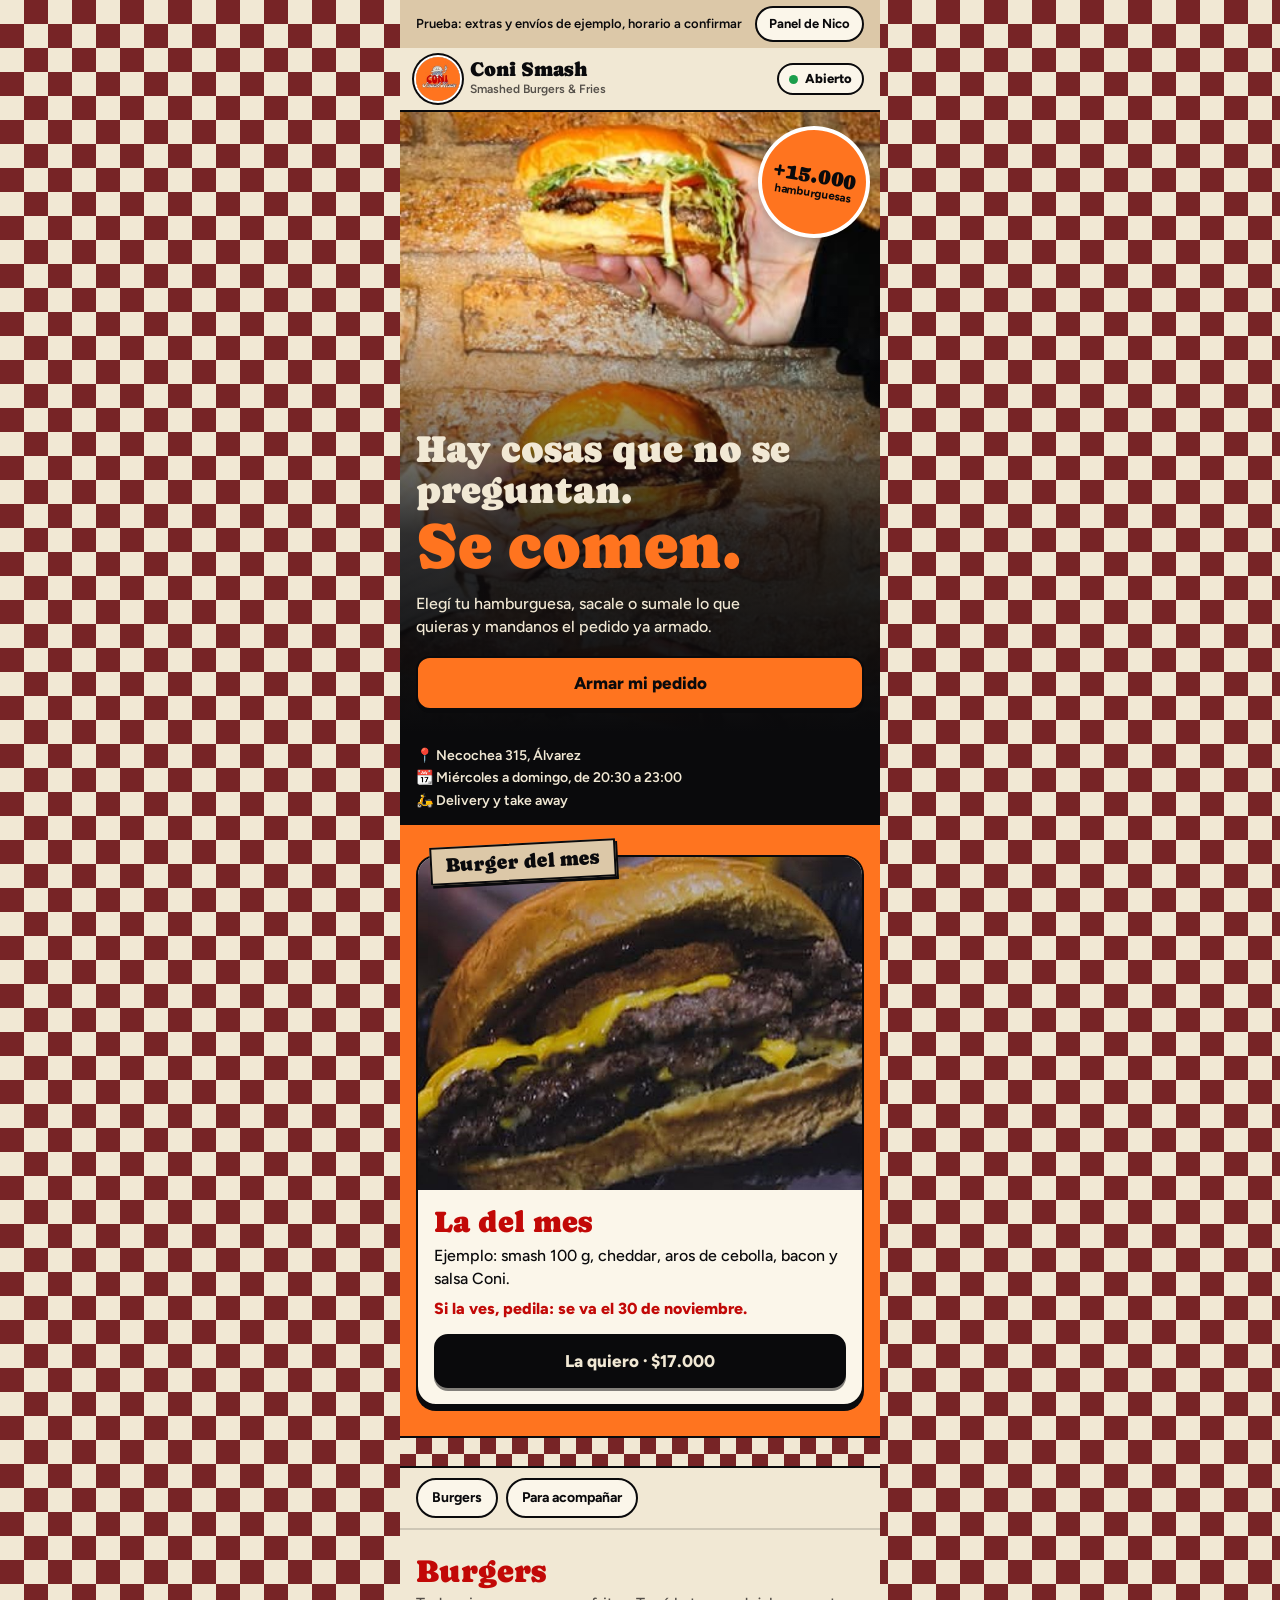
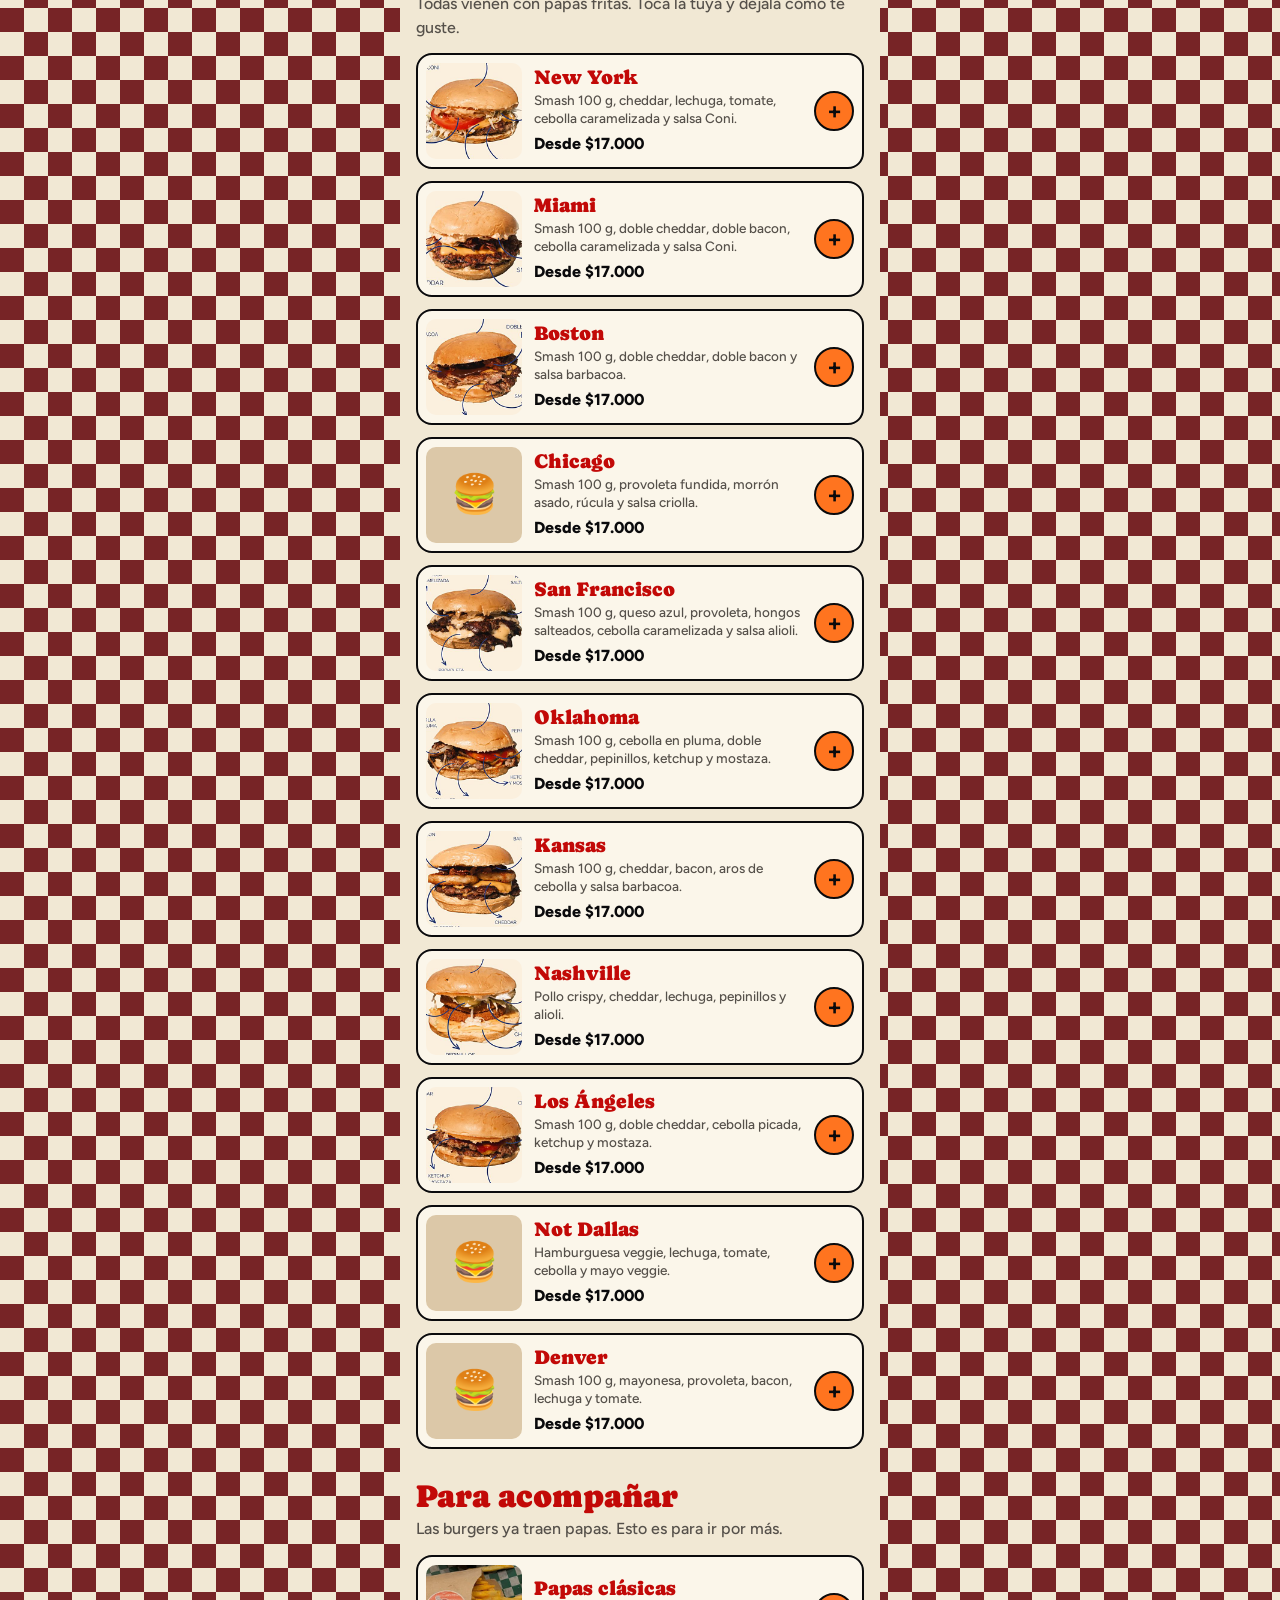
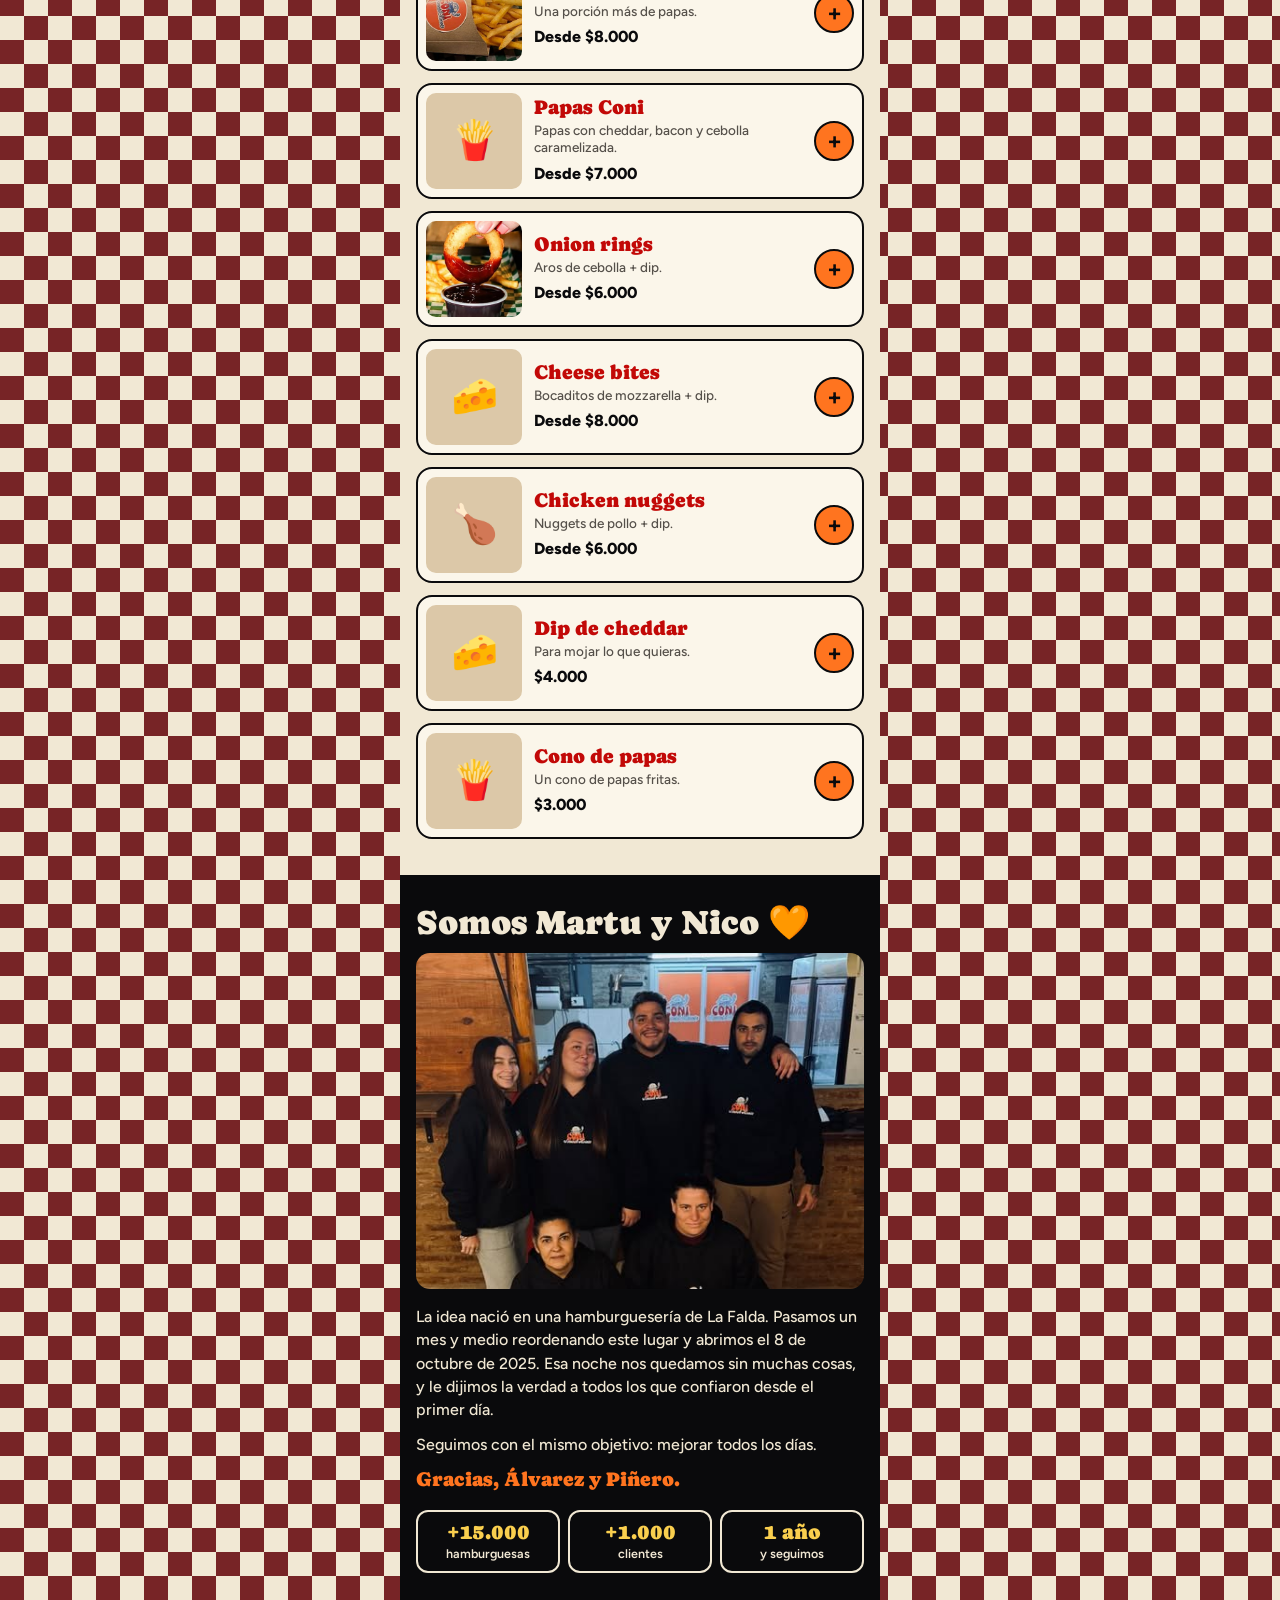
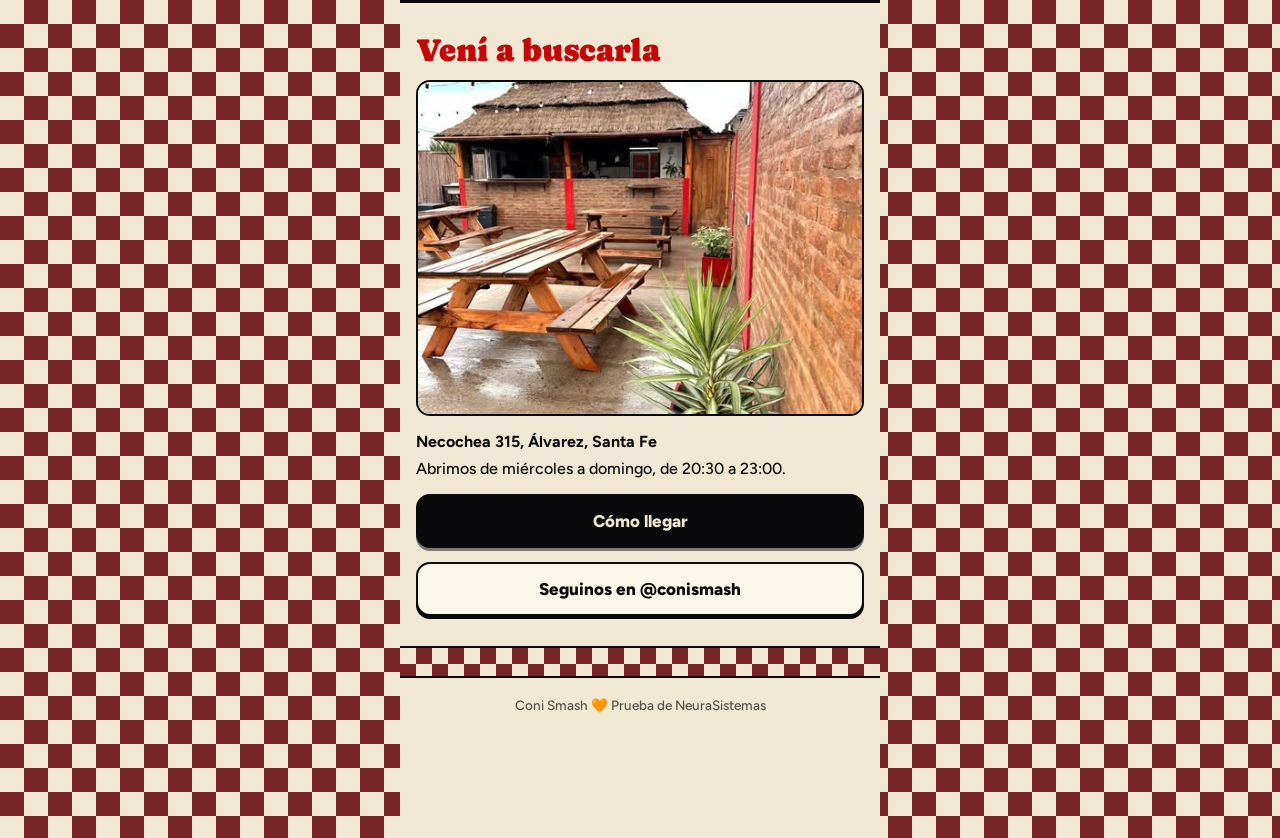
==== commit 2a31ee46: "Simplificar la prueba: comanda por WhatsApp y comprobante Nico se maneja con la comanda que le llega" ====
--- a/index.html
+++ b/index.html
@@ -16,7 +16,8 @@
 .app{position:relative;max-width:480px;min-height:100dvh;margin:0 auto;background:var(--crema);padding-bottom:104px;overflow-x:clip}
 
 /* Barra de prueba */
-.maqueta{padding:7px 16px;background:var(--kraft-claro);font-size:13px;font-weight:600;text-align:center}
+.maqueta{display:flex;align-items:center;justify-content:space-between;gap:12px;padding:6px 16px;background:var(--kraft-claro);font-size:13px;font-weight:600}
+.maqueta button{min-height:36px;padding:0 12px;border:2px solid var(--negro);border-radius:999px;background:var(--papel);font-weight:700;white-space:nowrap}
 
 /* Cabecera */
 .top{position:sticky;top:0;z-index:20;display:flex;align-items:center;justify-content:space-between;gap:12px;height:64px;padding:0 16px;background:var(--crema);border-bottom:2px solid var(--negro)}
@@ -155,7 +156,6 @@
 .seguimiento h1{font-size:31px;color:var(--rojo)}
 .sg-texto{margin:8px 0 16px;font-size:17px}
 .sg-hora{margin:0 0 14px;font-weight:800;color:var(--azul)}
-.sg-demora{margin:0 0 14px;padding:10px 12px;background:var(--amarillo);border-radius:12px;font-weight:700}
 .sg-numero{margin:0 0 14px;padding:12px;background:#fff;border:2px dashed var(--negro);border-radius:14px;font-weight:700}
 .sg-numero b{display:block;font:400 44px/1.1 var(--display);color:var(--rojo)}
 .seguimiento .btn{margin-bottom:10px}
@@ -167,7 +167,6 @@
 .sg-detalle ul{margin:0 0 8px;padding:0;list-style:none}
 .sg-detalle div{display:flex;justify-content:space-between;font-weight:800}
 .sg-mas{margin:16px 0 0;font-size:14px;color:var(--suave)}
-.sg-conexion{margin:10px 0 0;font-size:13.5px;font-weight:700;color:var(--suave)}
 .sg-links{display:flex;flex-wrap:wrap;justify-content:center;gap:4px 14px;margin-top:10px}
 
 /* Animaciones del seguimiento */
@@ -178,13 +177,6 @@
 .e-papel i{display:block;height:5px;margin-bottom:7px;border-radius:2px;background:var(--negro)}
 .e-papel i:nth-child(2){width:70%;background:var(--rojo)}
 .e-svg{width:min(100%,270px);height:auto}
-.e-camino{position:absolute;inset:0;overflow:hidden}
-.e-ruta{position:absolute;left:0;right:0;bottom:0;height:54px;background:var(--negro)}
-.e-ruta::after{content:"";position:absolute;left:-60px;right:-60px;top:24px;height:6px;background:repeating-linear-gradient(90deg,var(--crema) 0 30px,transparent 30px 60px)}
-.e-moto{position:absolute;left:50%;bottom:38px;margin-left:-34px;font-size:62px;line-height:1}
-.e-paisaje{position:absolute;bottom:52px;left:0;font-size:32px;line-height:1}
-.e-corazon{font-size:84px;line-height:1}
-.e-triste{font-size:70px;line-height:1}
 @media (prefers-reduced-motion:no-preference){
   .e-papel{animation:imprimir 2.6s ease-in-out infinite}
   .e-medallon{transform-box:fill-box;transform-origin:center bottom;animation:smash 1.9s ease-in-out infinite}
@@ -192,32 +184,86 @@
   .e-humo path{animation:humo 1.9s ease-out infinite}
   .e-humo path:nth-child(2){animation-delay:.3s}
   .e-humo path:nth-child(3){animation-delay:.6s}
-  .e-ruta::after{animation:ruta .7s linear infinite}
-  .e-moto{animation:moto .4s ease-in-out infinite alternate}
-  .e-paisaje{animation:paisaje 4.5s linear infinite}
-  .e-paisaje:nth-of-type(2){animation-delay:-1.6s}
-  .e-paisaje:nth-of-type(3){animation-delay:-3.1s}
-  .e-bolsa{transform-box:fill-box;transform-origin:center bottom;animation:bolsa 1.1s ease-in-out infinite}
-  .e-brillo{animation:brillo 1.1s ease-in-out infinite alternate}
-  .e-corazon{animation:latido 1.2s ease-in-out infinite}
-  .sg-escena.cambio{animation:cambio .5s ease-out}
 }
 @keyframes imprimir{0%{transform:translateY(-72%)}72%,100%{transform:translateY(0)}}
 @keyframes smash{0%,38%{transform:scale(1,1)}52%,78%{transform:scale(1.24,.5)}100%{transform:scale(1,1)}}
 @keyframes prensa{0%,38%{transform:translateY(-22px)}52%,78%{transform:translateY(8px)}100%{transform:translateY(-22px)}}
 @keyframes humo{0%{opacity:0;transform:translateY(8px)}40%{opacity:.75}100%{opacity:0;transform:translateY(-16px)}}
-@keyframes ruta{to{transform:translateX(60px)}}
-@keyframes moto{to{transform:translateY(-4px) rotate(-1.5deg)}}
-@keyframes paisaje{from{transform:translateX(-60px)}to{transform:translateX(520px)}}
-@keyframes bolsa{0%,100%{transform:translateY(0) scale(1,1)}45%{transform:translateY(-14px) scale(.98,1.03)}}
-@keyframes brillo{from{opacity:.25}to{opacity:1}}
-@keyframes latido{0%,100%{transform:scale(1)}50%{transform:scale(1.14)}}
-@keyframes cambio{from{transform:scale(.96);opacity:.5}}
+/* Comprobante */
+.comprobante{margin:0 0 14px;padding:14px;text-align:left;background:#FBE7E3;border:2px solid var(--rojo);border-radius:14px}
+.comprobante h2{font-size:22px;color:var(--rojo)}
+.comprobante p{margin:6px 0 10px}
+.comprobante .alias{margin:0 0 10px;background:#fff}
+.comprobante .btn{margin-bottom:8px}
+.comprobante.hecho{background:#E3F2E8;border-color:var(--verde)}
+.comprobante.hecho h2{color:var(--verde)}
+.comprobante.hecho p{margin-bottom:0}
+
+/* Panel de Nico */
+.panel-nota{margin:6px 0 0;font-size:14px;color:var(--suave)}
+.tabs{position:sticky;top:0;z-index:2;margin-top:12px;background:#E8E1D1}
+.fila-check{display:flex;align-items:center;justify-content:space-between;gap:12px;min-height:52px;border-bottom:2px solid var(--linea);font-weight:700}
+.fila-check input{flex:none;width:26px;height:26px;accent-color:var(--rojo)}
+.resumen-noche{margin:14px 0 0;font-weight:700}
+.turno-titulo{display:flex;align-items:center;gap:10px;margin-top:20px;padding-bottom:4px;border-bottom:2px solid var(--negro)}
+.turno-titulo h3{font-size:24px;color:var(--rojo)}
+.turno-titulo span{flex:1;font-size:13.5px;font-weight:600;color:var(--suave)}
+.turno-titulo .link{font-size:13.5px;white-space:nowrap}
+.comanda{margin-top:10px;padding:10px 12px;background:#fff;border:2px solid var(--linea);border-radius:12px}
+.comanda.lista{opacity:.55}
+.comanda header{display:flex;justify-content:space-between;gap:10px;font-weight:800}
+.comanda em{display:inline-block;margin:4px 0 0;padding:1px 8px;border-radius:999px;background:var(--amarillo);font-size:12.5px;font-style:normal;font-weight:800}
+.comanda-modo{margin:4px 0 6px;font-size:13.5px;color:var(--suave)}
+.comanda ul{margin:0;padding:0;list-style:none;font-size:14.5px}
+.comanda li span{display:block;padding-left:12px;font-size:14px;font-weight:700}
+.comanda .sin{color:var(--rojo)}
+.comanda .con{color:var(--verde)}
+.comanda-acc{display:flex;align-items:center;justify-content:space-between;margin-top:6px}
+.btn-chico{min-height:44px;padding:0 12px;border:2px solid var(--negro);border-radius:10px;background:var(--papel);font-weight:800}
+.btn-chico[aria-pressed=true]{background:var(--verde);color:#fff}
+.cupo{display:flex;align-items:center;justify-content:space-between;gap:12px;margin-top:16px;padding:12px;background:var(--crema);border-radius:14px}
+.cupo small{display:block;font-size:13.5px;font-weight:500;color:var(--suave)}
+.fila-turno{display:grid;grid-template-columns:50px minmax(0,1fr) 36px 72px;align-items:center;gap:8px;min-height:54px;border-bottom:2px solid var(--linea);font-weight:800}
+.fila-turno.cerrado{color:#6B655C}
+.ocup{display:block;height:10px;border-radius:99px;background:#0A0A0C14;overflow:hidden}
+.ocup i{display:block;height:100%;background:var(--naranja)}
+.ocup i.lleno{background:var(--bordo)}
+
+/* Comanda impresa */
+#ticket{display:none;color:#000;background:#fff}
+.tk{width:72mm;padding:1mm 0;color:#000;font:13px/1.32 'Figtree',Arial,sans-serif;-webkit-print-color-adjust:exact;print-color-adjust:exact}
+.tk-logo{width:36mm;margin:0 auto}
+.tk-marca{margin:1mm 0 2mm;text-align:center;font-size:11px;font-weight:800;letter-spacing:.26em}
+.tk-fila{display:flex;align-items:baseline;justify-content:space-between;gap:2mm}
+.tk-hora{font-size:13px;font-weight:700}
+.tk-hora b{display:block;font-size:30px;line-height:1;font-weight:800}
+.tk-cod{font-size:24px;font-weight:800}
+.tk-banda{margin:2mm 0;padding:1mm 0;text-align:center;background:#000;color:#fff;font-size:17px;font-weight:800;letter-spacing:.08em}
+.tk-item{margin-bottom:2mm}
+.tk-item>b{display:block;font-size:16px;line-height:1.2;font-weight:800;text-transform:uppercase}
+.tk-sin{display:inline-block;margin:.6mm 0 .6mm 2mm;padding:0 1.5mm;background:#000;color:#fff;font-size:14px;font-weight:800;text-transform:uppercase}
+.tk-con,.tk-nota{margin-left:2mm;font-size:14px;font-weight:700}
+.tk-chico{font-size:11.5px;font-weight:600}
+.tk-corte{margin:3mm 0;border:0;border-top:2px dashed #000}
+.tk-linea{margin:2mm 0;border:0;border-top:1px solid #000}
+.tk-cobro{margin-top:2mm;padding:1.2mm;border:2px solid #000;font-size:16px;font-weight:800}
+.tk-cobro small{display:block;font-size:12px;font-weight:600}
+.tk-dir{font-size:17px;line-height:1.2;font-weight:800}
+@media print{
+  @page{margin:0}
+  html,body{background:#fff!important}
+  body>*:not(#ticket){display:none!important}
+  #ticket{display:block}
+  .tk{break-after:page}
+}
 </style>
 </head>
 <body>
 <div class="app" id="inicio">
-  <div class="maqueta">Prueba: extras y envíos de ejemplo, horario a confirmar</div>
+  <div class="maqueta">
+    <span>Prueba: extras y envíos de ejemplo, horario a confirmar</span>
+    <button type="button" id="abrir-panel">Panel de Nico</button>
+  </div>
 
   <header class="top">
     <a class="marca" href="#inicio">
@@ -377,6 +423,7 @@
           <span>Alias: <b id="alias"></b><small id="alias-titular"></small></span>
           <button type="button" id="copiar-alias">Copiar</button>
         </div>
+        <p class="aviso-chico" id="nota-comprobante" hidden>Después de pedir, nos tenés que mandar el comprobante por WhatsApp.</p>
         <div class="campo" id="bloque-vuelto" hidden>
           <label for="paga-con">¿Con cuánto pagás? <small>(opcional, para el vuelto)</small></label>
           <input type="tel" inputmode="numeric" id="paga-con" maxlength="9" placeholder="Ej: 20000">
@@ -398,9 +445,55 @@
   </div>
   <div class="pie-hoja apilado">
     <button class="btn btn-naranja" type="button" id="confirmar">Confirmar pedido</button>
-    <p class="nota" id="confirmar-nota">Después lo mandás por WhatsApp con un toque y seguís el estado acá.</p>
+    <p class="nota" id="confirmar-nota">Después lo mandás por WhatsApp con un toque.</p>
   </div>
 </dialog>
+
+<!-- Panel de Nico (demostración) -->
+<dialog id="hoja-panel" aria-labelledby="panel-titulo">
+  <header class="hoja-top">
+    <h2 class="hoja-titulo" id="panel-titulo">Panel de Nico</h2>
+    <button class="cerrar" type="button" data-cerrar aria-label="Cerrar">✕</button>
+  </header>
+  <div class="cuerpo">
+    <div class="pad">
+      <p class="panel-nota" style="margin-top:0">Demostración con comandas de ejemplo. Los pedidos que confirmes desde este celular también aparecen acá.</p>
+      <div class="seg tabs" id="panel-tabs" role="group" aria-label="Secciones del panel">
+        <button type="button" data-tab="comandas" aria-pressed="true">Comandas</button>
+        <button type="button" data-tab="turnos" aria-pressed="false">Turnos</button>
+        <button type="button" data-tab="local" aria-pressed="false">Local</button>
+      </div>
+
+      <section id="tab-comandas"></section>
+
+      <section id="tab-turnos" hidden>
+        <div class="cupo">
+          <div><b>Hamburguesas por turno</b><small id="cupo-nota"></small></div>
+          <div class="cant" role="group" aria-label="Cupo por turno">
+            <button type="button" id="cupo-menos" aria-label="Una menos">−</button>
+            <output id="cupo-valor"></output>
+            <button type="button" id="cupo-mas" aria-label="Una más">+</button>
+          </div>
+        </div>
+        <div id="panel-turnos"></div>
+      </section>
+
+      <section id="tab-local" hidden>
+        <div class="grupo">
+          <h3>¿Cómo está el local?</h3>
+          <div class="seg" id="panel-estados" role="group" aria-label="Estado del local" style="grid-auto-flow:row;grid-template-columns:1fr 1fr"></div>
+        </div>
+        <div class="grupo">
+          <h3>Hoy no hay</h3>
+          <p class="ayuda">Marcá lo que se terminó y deja de poder pedirse.</p>
+          <div id="panel-productos"></div>
+        </div>
+      </section>
+    </div>
+  </div>
+</dialog>
+
+<div id="ticket" aria-hidden="true"></div>
 
 <script src="js/comun.js"></script>
 <script>
@@ -408,10 +501,12 @@
 let carrito = [];
 let borrador = null;
 let lineaEditando = null;
-const pedido = { modo: null, zona: null, direccion: '', turno: null, nombre: '', pago: null, pagaCon: '', cod: null, canal: null };
-
-/* Lo que publica el panel. Sin datos recientes, el local se muestra abierto y con todos los turnos libres. */
-const local = { estado: 'abierto', cupo: CUPO_INICIAL, cerrados: [], agotados: [], ocupados: {} };
+const pedido = { modo: null, zona: null, direccion: '', turno: null, nombre: '', pago: null, pagaCon: '', cod: null };
+
+/* Lo que cambia el Panel de Nico en este celular. Es una demostración: no se comparte entre clientes. */
+const local = { estado: 'abierto', cupo: CUPO_INICIAL, cerrados: [], agotados: [] };
+let comandas = [];
+let tabPanel = 'comandas';
 const puedePedir = () => (ESTADOS_LOCAL[local.estado] || ESTADOS_LOCAL.abierto).pedir;
 
 const subtotal = () => carrito.reduce((s, l) => s + precioLinea(l), 0);
@@ -523,7 +618,7 @@
 /* ==== Link de seguimiento y mensaje ==== */
 function datosEnlace() {
   return {
-    c: pedido.cod, k: pedido.canal, h: pedido.turno, m: pedido.modo === 'delivery' ? 'd' : 'r',
+    c: pedido.cod, h: pedido.turno, m: pedido.modo === 'delivery' ? 'd' : 'r', p: pedido.pago === 'Transferencia' ? 't' : 'e',
     r: carrito.map((l) => `${l.cant}x ${nombreLinea(l)}`), tot: subtotal() + costoEnvio(), ts: pedido.ts || Date.now(),
   };
 }
@@ -551,7 +646,7 @@
   } else if (pedido.modo === 'retiro') {
     r.push('*RETIRA EN EL LOCAL*');
   }
-  if (pedido.pago === 'Transferencia') r.push('Pago: transferencia');
+  if (pedido.pago === 'Transferencia') r.push('Pago: transferencia (mando el comprobante)');
   if (pedido.pago === 'Efectivo') r.push('Pago: efectivo' + (pedido.pagaCon ? `, con ${plata(pedido.pagaCon)}` : ''));
   if (pedido.nombre) r.push(`Nombre: ${limpio(pedido.nombre)}`);
   return r.join('\n').trim();
@@ -583,7 +678,8 @@
 }
 
 /* ==== Turnos ==== */
-const libres = (t) => Math.max(local.cupo - (Number(local.ocupados[t]) || 0), 0);
+const ocupados = (t) => comandas.filter((c) => c.turno === t).reduce((s, c) => s + contarBurgers(c.lineas), 0);
+const libres = (t) => Math.max(local.cupo - ocupados(t), 0);
 
 /* Durante el servicio se esconden los turnos que ya pasaron. Fuera de horario se ven todos, para poder probar. */
 function turnosVigentes() {
@@ -620,11 +716,12 @@
   $('bloque-delivery').hidden = pedido.modo !== 'delivery';
   $('bloque-retiro').hidden = pedido.modo !== 'retiro';
   $('bloque-alias').hidden = pedido.pago !== 'Transferencia';
+  $('nota-comprobante').hidden = pedido.pago !== 'Transferencia';
   $('bloque-vuelto').hidden = pedido.pago !== 'Efectivo' || pedido.modo !== 'delivery';
 }
 
 function actualizarPedido() {
-  if (!pedido.cod) { pedido.cod = nuevoCodigo(); pedido.canal = nuevoCanal(); }
+  if (!pedido.cod) pedido.cod = nuevoCodigo();
   pintarTurnos();
   pintarOpcionesPedido();
   const total = subtotal() + costoEnvio();
@@ -639,7 +736,7 @@
   boton.disabled = !puedePedir();
   boton.textContent = `Confirmar pedido · ${plata(total)}`;
   $('confirmar-nota').textContent = puedePedir()
-    ? 'Después lo mandás por WhatsApp con un toque y seguís el estado acá.'
+    ? 'Después lo mandás por WhatsApp con un toque.'
     : ESTADOS_LOCAL[local.estado].aviso;
 }
 
@@ -667,37 +764,15 @@
 }
 const limpiarError = (id) => $(id)?.classList.remove('error');
 
-async function enviarAlPanel(datos) {
-  try {
-    const cifrado = await cifrarPedido(datos);
-    if (cifrado.length > 3900) return false;
-    const r = await Promise.race([
-      publicar(TOPICO_PEDIDOS, cifrado),
-      new Promise((_, no) => setTimeout(() => no(new Error('tiempo')), 7000)),
-    ]);
-    return r.ok;
-  } catch {
-    return false;
-  }
-}
-
-async function confirmarPedido() {
+function confirmarPedido() {
   if (!puedePedir() || !marcarErrores()) return;
-  const boton = $('confirmar');
-  boton.disabled = true;
-  boton.textContent = 'Guardando tu pedido…';
   pedido.ts = Date.now();
   const hash = crearEnlace(datosEnlace());
   const mensaje = `${armarMensaje()}\n\nSeguí tu pedido: ${urlSeguimiento(hash)}`;
-  const llego = await enviarAlPanel({
-    cod: pedido.cod, canal: pedido.canal, turno: pedido.turno, nombre: limpio(pedido.nombre), modo: pedido.modo,
-    zona: pedido.zona, direccion: limpio(pedido.direccion), pago: pedido.pago, pagaCon: pedido.pagaCon,
-    total: subtotal() + costoEnvio(), ts: pedido.ts,
-    lineas: carrito.map((l) => ({ id: l.id, opcion: l.opcion, sin: l.sin, extras: l.extras, nota: limpio(l.nota), cant: l.cant })),
-  });
-  guardarLocal('coni_pedido', { cod: pedido.cod, hash, mensaje, ts: pedido.ts, llego, mandado: false });
+  registrarComanda();
+  guardarLocal('coni_pedido', { cod: pedido.cod, hash, mensaje, ts: pedido.ts, mandadoEn: null });
   carrito = [];
-  Object.assign(pedido, { modo: null, zona: null, direccion: '', turno: null, nombre: '', pago: null, pagaCon: '', cod: null, canal: null, ts: null });
+  Object.assign(pedido, { modo: null, zona: null, direccion: '', turno: null, nombre: '', pago: null, pagaCon: '', cod: null, ts: null });
   ['direccion', 'nombre', 'paga-con'].forEach((id) => { $(id).value = ''; });
   $('hoja-pedido').close();
   actualizarTodo();
@@ -722,38 +797,142 @@
   $('aviso').textContent = e.aviso;
 }
 
-/* Lee lo último que publicó el panel: estado del local, cupo y turnos. */
-async function leerLocalPanel() {
-  try {
-    const r = await fetch(`${NTFY}/${TOPICO_LOCAL}/json?poll=1&since=latest`);
-    const lineas = (await r.text()).trim().split('\n').filter(Boolean);
-    if (!lineas.length) return;
-    const d = JSON.parse(JSON.parse(lineas[lineas.length - 1]).message);
-    if (ESTADOS_LOCAL[d.estado]) local.estado = d.estado;
-    if (Number.isInteger(d.cupo) && d.cupo > 0 && d.cupo <= 30) local.cupo = d.cupo;
-    if (Array.isArray(d.cerrados)) local.cerrados = d.cerrados.filter((t) => TURNOS.includes(t));
-    if (Array.isArray(d.agotados)) local.agotados = d.agotados.filter((id) => producto(id));
-    if (d.ocupados && typeof d.ocupados === 'object') local.ocupados = d.ocupados;
-    pintarCarta();
-    pintarEstado();
-    actualizarPedido();
-    if ($('hoja-prod').open) actualizarProducto();
-    pintarLineas();
-  } catch { /* sin datos del panel la web sigue funcionando */ }
-}
-
-/* ==== Seguimiento ==== */
-const TEXTOS = {
-  nuevo: { titulo: 'Esperando a Coni', texto: 'Apenas lo vean, te lo confirman acá.', escena: 'ticket' },
-  confirmado: { titulo: '¡Lo tenemos!', texto: 'Tu pedido ya está en la lista.', escena: 'ticket' },
-  plancha: { titulo: 'Smasheando tu pedido', texto: 'Ya está en la plancha.', escena: 'plancha' },
-  listo: { titulo: '¡Ya está! Vení a buscarla', texto: `Te esperamos en ${DIRECCION}.`, escena: 'bolsa' },
-  camino: { titulo: 'Tu pedido salió en camino', texto: 'Ya va para tu casa. ¡Preparate!', escena: 'camino' },
-  terminado: { titulo: 'Que la disfrutes', texto: 'Gracias por elegirnos. Coni Smash no sería lo mismo sin ustedes.', escena: 'corazon' },
-  rechazado: { titulo: 'No pudimos tomar tu pedido', texto: 'Escribinos por WhatsApp y lo vemos.', escena: 'triste' },
-  vencido: { titulo: 'Todavía no lo confirmamos', texto: 'Si ya mandaste el WhatsApp, quedate tranquilo: escribinos y lo vemos.', escena: 'triste' },
-};
-
+function refrescarLocal() {
+  pintarCarta();
+  pintarEstado();
+  actualizarPedido();
+  pintarLineas();
+  if ($('hoja-prod').open) actualizarProducto();
+}
+
+/* ==== Panel de Nico: demostración con comandas de ejemplo ==== */
+function comandasDeEjemplo() {
+  const carga = { '20:30': 3, '20:45': 6, '21:00': 8, '21:15': 8, '21:30': 6, '21:45': 3, '22:00': 2 };
+  const nombres = ['Sofi', 'Juan', 'Cami', 'Tomi', 'Lu', 'Agus', 'Flor', 'Mati', 'Caro', 'Nacho'];
+  const calles = ['Belgrano 123', 'San Martín 450', 'Rivadavia 78', 'Mitre 912', 'Sarmiento 240'];
+  const burgers = PRODUCTOS.filter((p) => p.cat === 'burgers');
+  const salida = [];
+  let i = 0;
+  Object.entries(carga).forEach(([turno, total]) => {
+    let resto = total;
+    while (resto > 0) {
+      const p = burgers[i % burgers.length];
+      const cant = Math.min(resto, (i % 3) + 1);
+      const linea = { id: p.id, opcion: i % 3, sin: i % 2 ? [p.sacar[i % p.sacar.length]] : [], extras: i % 4 === 0 ? ['Cheddar extra'] : [], nota: '', cant };
+      const modo = i % 3 === 0 ? 'retiro' : 'delivery';
+      const zona = i % 3 === 1 ? 'Piñero' : 'Álvarez';
+      salida.push({
+        n: salida.length + 1, turno, nombre: nombres[i % nombres.length], modo, zona, direccion: calles[i % calles.length],
+        pago: i % 2 ? 'Efectivo' : 'Transferencia', pagaCon: i % 2 ? '60000' : '', lineas: [linea], lista: false,
+        total: precioLinea(linea) + (modo === 'delivery' ? ZONAS.find((z) => z.nombre === zona).envio : 0),
+      });
+      resto -= cant;
+      i++;
+    }
+  });
+  return salida;
+}
+function registrarComanda() {
+  comandas.push({
+    n: comandas.length + 1, cod: pedido.cod, turno: pedido.turno, nombre: limpio(pedido.nombre), modo: pedido.modo, zona: pedido.zona,
+    direccion: limpio(pedido.direccion), pago: pedido.pago, pagaCon: pedido.pagaCon, lineas: carrito.map((l) => ({ ...l })),
+    total: subtotal() + costoEnvio(), lista: false, propia: true,
+  });
+}
+const numeroComanda = (c) => (c.cod ? c.cod : String(c.n).padStart(3, '0'));
+const textoEntrega = (c) => (c.modo === 'delivery' ? `Delivery a ${c.zona}, ${c.direccion}` : 'Retira en el local');
+const textoPago = (c) => (c.pago === 'Efectivo' ? 'Efectivo' + (c.pagaCon ? `, con ${plata(c.pagaCon)}` : '') : 'Transferencia');
+
+function comandaHtml(c) {
+  const lineas = c.lineas.map((l) => `<li><b>${l.cant}x ${esc(nombreLinea(l))}</b>
+    ${l.sin.length ? `<span class="sin">Sin ${esc(l.sin.join(', ').toLowerCase())}</span>` : ''}
+    ${l.extras.map((e) => `<span class="con">+ ${esc(e)}</span>`).join('')}
+    ${l.nota ? `<span>${esc(l.nota)}</span>` : ''}</li>`).join('');
+  return `<article class="comanda ${c.lista ? 'lista' : ''}">
+    <header><span>#${esc(numeroComanda(c))} · ${esc(c.nombre)}</span><span>${plata(c.total)}</span></header>
+    ${c.propia ? '<em>Pedido recién hecho</em>' : ''}
+    <p class="comanda-modo">${esc(textoEntrega(c))} · ${esc(textoPago(c))}</p>
+    <ul>${lineas}</ul>
+    <div class="comanda-acc">
+      <button class="link" type="button" data-imprimir="${c.n}">Imprimir</button>
+      <button class="btn-chico" type="button" data-lista="${c.n}" aria-pressed="${c.lista}">${c.lista ? '✓ Lista' : 'Marcar lista'}</button>
+    </div>
+  </article>`;
+}
+function pintarComandas() {
+  const total = comandas.reduce((s, c) => s + contarBurgers(c.lineas), 0);
+  const grupos = TURNOS.filter((t) => comandas.some((c) => c.turno === t)).map((t) => `
+    <div class="turno-titulo">
+      <h3>${t}</h3>
+      <span>${ocupados(t)} de ${local.cupo} hamburguesas</span>
+      <button class="link" type="button" data-imprimir-turno="${t}">Imprimir turno</button>
+    </div>
+    ${comandas.filter((c) => c.turno === t).map(comandaHtml).join('')}`).join('');
+  $('tab-comandas').innerHTML = `<p class="resumen-noche">${comandas.length} comandas · ${total} hamburguesas esta noche</p>${grupos}`;
+}
+function pintarPanelTurnos() {
+  $('cupo-valor').textContent = local.cupo;
+  $('cupo-nota').textContent = `Un turno cada ${HORARIO.cadaMin} minutos: hasta ${local.cupo * TURNOS.length} por noche.`;
+  $('panel-turnos').innerHTML = TURNOS.map((t) => {
+    const cerrado = local.cerrados.includes(t);
+    const n = ocupados(t);
+    const ancho = Math.min(100, Math.round((n / local.cupo) * 100));
+    return `<div class="fila-turno ${cerrado ? 'cerrado' : ''}">
+      <span>${t}</span>
+      <span class="ocup"><i class="${n >= local.cupo ? 'lleno' : ''}" style="width:${ancho}%"></i></span>
+      <span>${n}/${local.cupo}</span>
+      <button class="btn-chico" type="button" data-alternar-turno="${t}" aria-pressed="${cerrado}" aria-label="${cerrado ? 'Abrir' : 'Cerrar'} el turno de las ${t}">${cerrado ? 'Abrir' : 'Cerrar'}</button>
+    </div>`;
+  }).join('');
+}
+function pintarPanel() {
+  document.querySelectorAll('[data-tab]').forEach((b) => {
+    b.setAttribute('aria-pressed', b.dataset.tab === tabPanel);
+    $(`tab-${b.dataset.tab}`).hidden = b.dataset.tab !== tabPanel;
+  });
+  pintarComandas();
+  pintarPanelTurnos();
+  $('panel-estados').innerHTML = Object.entries(ESTADOS_LOCAL).map(([k, e]) =>
+    `<button type="button" data-estado="${k}" aria-pressed="${k === local.estado}">${e.nombre}</button>`).join('');
+  $('panel-productos').innerHTML = PRODUCTOS.map((p) =>
+    `<label class="fila-check"><span>${esc(p.nombre)}</span><input type="checkbox" data-agotado="${p.id}" ${agotado(p.id) ? 'checked' : ''}></label>`).join('');
+}
+function textoCobro(c) {
+  if (c.pago === 'Transferencia') return { titulo: `TRANSFERENCIA ${plata(c.total)}`, chico: 'Verificar el comprobante' };
+  const paga = Number(c.pagaCon);
+  return {
+    titulo: `COBRAR ${plata(c.total)} EN EFECTIVO`,
+    chico: paga && paga >= c.total ? `Paga con ${plata(paga)} · Vuelto ${plata(paga - c.total)}` : (paga ? `Paga con ${plata(paga)}` : ''),
+  };
+}
+function ticketHtml(c) {
+  const items = c.lineas.map((l) => `<div class="tk-item"><b>${l.cant}x ${esc(nombreLinea(l))}</b>
+    ${l.sin.map((s) => `<div class="tk-sin">SIN ${esc(s)}</div>`).join('')}
+    ${l.extras.map((e) => `<div class="tk-con">+ ${esc(e)}</div>`).join('')}
+    ${l.nota ? `<div class="tk-nota">${esc(l.nota)}</div>` : ''}</div>`).join('');
+  const cobro = textoCobro(c);
+  const numero = esc(numeroComanda(c));
+  return `<section class="tk">
+    <img class="tk-logo" src="img/logo_bn.png" alt=""><div class="tk-marca">SMASH HOUSE</div>
+    <hr class="tk-linea">
+    <div class="tk-fila"><div class="tk-hora">PARA LAS<b>${c.turno}</b></div><div class="tk-cod">#${numero}</div></div>
+    <div class="tk-banda">${c.modo === 'delivery' ? 'DELIVERY' : 'RETIRA EN EL LOCAL'}</div>
+    ${items}
+    <div class="tk-chico">Turno ${c.turno}: ${ocupados(c.turno)} de ${local.cupo} hamburguesas</div>
+    <hr class="tk-corte">
+    <div class="tk-fila"><b>#${numero} · ${esc(c.nombre)}</b><span class="tk-chico">${c.turno}</span></div>
+    ${c.modo === 'delivery' ? `<div class="tk-dir">${esc(c.direccion)}</div><div>${esc(c.zona || '')}</div>` : `<div>Retira en ${esc(DIRECCION)}</div>`}
+    <div class="tk-cobro">${esc(cobro.titulo)}${cobro.chico ? `<small>${esc(cobro.chico)}</small>` : ''}</div>
+  </section>`;
+}
+async function imprimir(lista) {
+  $('ticket').innerHTML = lista.map(ticketHtml).join('');
+  try { await $('ticket').querySelector('img').decode(); } catch { /* imprime igual, sin logo */ }
+  window.print();
+}
+
+/* ==== Seguimiento: sin base de datos, la página cuenta los minutos sola ==== */
+const MINUTOS_COMANDA = 3;
 const ESCENAS = {
   ticket: `<div class="e-impresora" aria-hidden="true"><div class="e-caja"></div><div class="e-papel"><i></i><i></i><i></i><i></i></div></div>`,
   plancha: `<svg class="e-svg" viewBox="0 0 260 170" aria-hidden="true">
@@ -771,135 +950,112 @@
       <rect x="24" y="122" width="212" height="14" rx="4" fill="#0A0A0C"/>
       <rect x="36" y="136" width="14" height="18" fill="#0A0A0C"/><rect x="210" y="136" width="14" height="18" fill="#0A0A0C"/>
     </svg>`,
-  camino: `<div class="e-camino" aria-hidden="true">
-      <span class="e-paisaje">🌵</span><span class="e-paisaje">🏠</span><span class="e-paisaje">🌳</span>
-      <div class="e-ruta"></div><span class="e-moto">🛵</span>
-    </div>`,
-  bolsa: `<svg class="e-svg" viewBox="0 0 220 176" aria-hidden="true">
-      <g class="e-brillo" fill="#FF741F"><path d="M30 44l5 13 13 5-13 5-5 13-5-13-13-5 13-5z"/><path d="M190 30l4 10 10 4-10 4-4 10-4-10-10-4 10-4z"/><path d="M186 112l4 10 10 4-10 4-4 10-4-10-10-4 10-4z"/></g>
-      <g class="e-bolsa">
-        <path d="M66 42l13-20h62l13 20z" fill="#B38E66" stroke="#0A0A0C" stroke-width="3"/>
-        <rect x="66" y="42" width="88" height="118" rx="4" fill="#C9A77C" stroke="#0A0A0C" stroke-width="3"/>
-        <text x="110" y="104" text-anchor="middle" font-family="Caprasimo,Georgia,serif" font-size="30" fill="#C20907">CONI</text>
-        <text x="110" y="124" text-anchor="middle" font-family="Figtree,sans-serif" font-size="11" font-weight="800" fill="#0A0A0C">SMASH HOUSE</text>
-      </g>
-    </svg>`,
-  corazon: '<span class="e-corazon" aria-hidden="true">🧡</span>',
-  triste: '<span class="e-triste" aria-hidden="true">🫣</span>',
 };
-
-const seguimiento = { datos: null, estado: 'nuevo', hora: null, t: 0, fuente: null, conectado: false, cambio: false };
-
-function pasosHtml() {
-  const final = seguimiento.datos.m === 'd' ? 'En camino' : 'Listo';
-  const orden = ['nuevo', 'confirmado', 'plancha', seguimiento.datos.m === 'd' ? 'camino' : 'listo', 'terminado'];
-  let i = orden.indexOf(seguimiento.estado);
-  if (i < 0) i = 0;
-  const nombres = ['Mandado', 'Confirmado', 'En la plancha', final];
-  return `<ol class="sg-pasos">${nombres.map((n, j) => `<li class="${j < i || i === 4 ? 'hecho' : j === i ? 'activo' : ''}">${n}</li>`).join('')}</ol>`;
+const seguimiento = { datos: null, fase: null, abrioComprobante: false };
+const pedidoPropio = () => { const p = leerLocal('coni_pedido'); return p && p.cod === seguimiento.datos?.c ? p : null; };
+const claveComprobante = () => `coni_comprobante_${seguimiento.datos.c}`;
+const hrefWhatsApp = (texto) => `https://wa.me/${WHATSAPP}?text=${encodeURIComponent(texto)}`;
+
+function faseActual() {
+  const d = seguimiento.datos;
+  const propio = pedidoPropio();
+  if (propio && !propio.mandadoEn) return { fase: 'mandar', resta: 0 };
+  const resta = (propio?.mandadoEn || d.ts) + MINUTOS_COMANDA * 60000 - Date.now();
+  return resta > 0 ? { fase: 'tomando', resta } : { fase: 'tomada', resta: 0 };
+}
+const relojMinutos = (ms) => {
+  const seg = Math.ceil(ms / 1000);
+  return `${Math.floor(seg / 60)}:${String(seg % 60).padStart(2, '0')}`;
+};
+
+function comprobanteHtml(fase) {
+  const d = seguimiento.datos;
+  if (d.p !== 't' || fase === 'mandar') return '';
+  if (leerLocal(claveComprobante())) {
+    return `<div class="comprobante hecho"><h2>✓ Comprobante mandado</h2><p>Coni lo revisa en el chat de WhatsApp.</p></div>`;
+  }
+  const texto = `Hola! Te mando el comprobante del pedido #${d.c}`;
+  return `<div class="comprobante">
+    <h2>⚠️ Falta tu comprobante</h2>
+    <p>Sin comprobante tu pedido no sale. Transferí <b>${plata(Number(d.tot) || 0)}</b> y mandanos la captura por WhatsApp.</p>
+    <div class="alias"><span>Alias: <b>${esc(ALIAS)}</b><small>A nombre de ${esc(TITULAR)}</small></span><button type="button" data-copiar-alias>Copiar</button></div>
+    <a class="btn btn-wa" id="sg-comprobante" target="_blank" rel="noopener" href="${esc(hrefWhatsApp(texto))}">Mandar comprobante por WhatsApp</a>
+    ${seguimiento.abrioComprobante ? '<button class="btn btn-papel" type="button" id="sg-ya-mande">Ya lo mandé</button>' : ''}
+  </div>`;
 }
 
 function pintarSeguimiento() {
   const d = seguimiento.datos;
   if (!d) return;
-  const pasado = Date.now() - d.ts > 14 * 3600 * 1000;
-  const estado = pasado && ['nuevo', 'confirmado', 'plancha', 'listo', 'camino'].includes(seguimiento.estado) ? 'terminado' : seguimiento.estado;
-  const txt = TEXTOS[estado] || TEXTOS.nuevo;
-  const hora = seguimiento.hora || d.h;
-  const propio = leerLocal('coni_pedido');
-  const esMio = propio && propio.cod === d.c;
-
-  let titulo = txt.titulo;
-  let texto = txt.texto;
-  let whatsapp = '';
-  if (estado === 'nuevo' && esMio) {
-    const href = `https://wa.me/${WHATSAPP}?text=${encodeURIComponent(propio.mensaje)}`;
-    if (!propio.mandado) {
-      titulo = 'Último paso';
-      texto = 'Mandanos el pedido por WhatsApp para que lo confirmemos. Solo tocás enviar y volvés acá.';
-      whatsapp = `<a class="btn btn-wa" id="sg-wa" target="_blank" rel="noopener" href="${esc(href)}">Mandar por WhatsApp</a>`;
-    } else {
-      whatsapp = `<a class="btn btn-papel" id="sg-wa" target="_blank" rel="noopener" href="${esc(href)}">Volver a mandarlo por WhatsApp</a>`;
-    }
-  }
-
-  let demora = '';
-  const turnoTs = horaDelTurno(d.ts, hora);
-  const faltan = Math.round((turnoTs - Date.now()) / 60000);
-  if (['confirmado', 'plancha'].includes(estado) && faltan < -10) demora = '<p class="sg-demora">Se está demorando un poco. Gracias por la paciencia 🧡</p>';
-  const cuenta = ['nuevo', 'confirmado', 'plancha'].includes(estado)
-    ? `<p class="sg-hora">Para las ${esc(hora)}${faltan > 0 && faltan < 600 ? ` · faltan ${faltan} min` : ''}</p>` : '';
-  const numero = estado === 'listo' ? `<p class="sg-numero">Decí este número al retirar<b>#${esc(d.c)}</b></p><a class="btn btn-negro" target="_blank" rel="noopener" href="${MAPA}">Cómo llegar</a>` : '';
-  const conexion = seguimiento.conectado ? 'Se actualiza solo mientras tengas esta página abierta.' : '⚠️ Sin conexión: reintentando. El pedido no se pierde.';
-  const final = ['terminado', 'rechazado', 'vencido'].includes(estado);
-
-  const escena = $('seguimiento').querySelector('.sg-escena');
-  const mismaEscena = escena && escena.dataset.escena === txt.escena;
-  const escenaHtml = mismaEscena ? escena.innerHTML : ESCENAS[txt.escena];
+  const { fase, resta } = faseActual();
+  seguimiento.fase = fase;
+  const propio = pedidoPropio();
+  const delivery = d.m === 'd';
+  const viejo = Date.now() - d.ts > 14 * 3600 * 1000;
+
+  let titulo;
+  let texto;
+  let extra = '';
+  if (viejo) {
+    titulo = 'Este pedido ya pasó';
+    texto = 'Si querés hacer otro, la carta está abajo.';
+  } else if (fase === 'mandar') {
+    titulo = 'Último paso';
+    texto = 'Mandanos el pedido por WhatsApp. Solo tocás enviar y volvés acá.';
+    extra = `<a class="btn btn-wa" id="sg-wa" target="_blank" rel="noopener" href="${esc(hrefWhatsApp(propio.mensaje))}">Mandar por WhatsApp</a>`;
+  } else if (fase === 'tomando') {
+    titulo = 'Estamos tomando tu comanda';
+    texto = 'En unos minutos queda lista.';
+    extra = `<p class="sg-numero">Se toma en<b id="sg-cuenta">${relojMinutos(resta)}</b></p>`;
+  } else {
+    titulo = '¡Se tomó tu comanda!';
+    texto = delivery
+      ? `Tu pedido ya está en marcha. Te lo llevamos para las ${d.h}.`
+      : `Tu pedido ya está en marcha. Pasá a buscarlo a las ${d.h} por ${DIRECCION}.`;
+    if (!delivery) extra = `<a class="btn btn-negro" target="_blank" rel="noopener" href="${MAPA}">Cómo llegar</a>`;
+  }
+
+  const hora = viejo ? '' : `<p class="sg-hora">Para las ${esc(d.h)} · ${delivery ? 'Delivery' : 'Retiro'}</p>`;
+  const pasos = [['Mandado', fase !== 'mandar'], ['Comanda tomada', fase === 'tomada']];
+  if (d.p === 't') pasos.push(['Comprobante', Boolean(leerLocal(claveComprobante()))]);
+  const activo = pasos.findIndex(([, hecho]) => !hecho);
+  const escena = fase === 'tomada' && !viejo ? 'plancha' : 'ticket';
+  const actual = $('seguimiento').querySelector('.sg-escena');
+  const escenaHtml = actual && actual.dataset.escena === escena ? actual.innerHTML : ESCENAS[escena];
 
   $('seguimiento').innerHTML = `
     <div class="sg-cab"><span>Tu pedido</span><span class="sg-cod">#${esc(d.c)}</span></div>
-    <div class="sg-escena ${seguimiento.cambio ? 'cambio' : ''}" data-escena="${txt.escena}">${escenaHtml}</div>
+    <div class="sg-escena" data-escena="${escena}">${escenaHtml}</div>
     <h1>${esc(titulo)}</h1>
     <p class="sg-texto">${esc(texto)}</p>
-    ${cuenta}${demora}${numero}${whatsapp}
-    ${['rechazado', 'vencido'].includes(estado) ? `<a class="btn btn-wa" target="_blank" rel="noopener" href="https://wa.me/${WHATSAPP}?text=${encodeURIComponent(`Hola, consulto por mi pedido #${d.c}`)}">Escribirnos por WhatsApp</a>` : ''}
-    ${['rechazado', 'vencido'].includes(estado) ? '' : pasosHtml()}
+    ${hora}${extra}
+    ${viejo ? '' : comprobanteHtml(fase)}
+    <ol class="sg-pasos" style="grid-template-columns:repeat(${pasos.length},minmax(0,1fr))">${pasos.map(([n, hecho], i) => `<li class="${hecho ? 'hecho' : i === activo ? 'activo' : ''}">${n}</li>`).join('')}</ol>
     <div class="sg-detalle">
       <ul>${(Array.isArray(d.r) ? d.r : []).map((x) => `<li>${esc(x)}</li>`).join('')}</ul>
       <div><span>Total</span><span>${plata(Number(d.tot) || 0)}</span></div>
     </div>
-    ${final ? '' : `<p class="sg-conexion">${conexion}</p>`}
     <p class="sg-mas">Mientras esperás, seguinos y entrá a los sorteos.</p>
     <div class="sg-links">
       <a class="link" target="_blank" rel="noopener" href="https://www.instagram.com/conismash/">@conismash</a>
       <a class="link" href="#carta">Ver la carta</a>
     </div>`;
-  seguimiento.cambio = false;
-}
-
-function avisarCambio(estado) {
-  seguimiento.cambio = true;
-  navigator.vibrate?.([200, 100, 200]);
-  const titulos = { confirmado: 'Pedido confirmado', plancha: 'En la plancha', listo: '¡Ya podés retirarlo!', camino: '¡Tu pedido salió!', terminado: 'Que la disfrutes' };
-  if (titulos[estado]) document.title = `🍔 ${titulos[estado]}`;
-  try {
-    const audio = new (window.AudioContext || window.webkitAudioContext)();
-    const nota = audio.createOscillator();
-    const volumen = audio.createGain();
-    nota.frequency.value = 740;
-    volumen.gain.value = 0.15;
-    nota.connect(volumen).connect(audio.destination);
-    nota.start();
-    nota.stop(audio.currentTime + 0.25);
-  } catch { /* el navegador puede no permitir sonido sin un toque previo */ }
-}
-
-function recibirEstado(texto) {
-  const salida = JSON.parse(texto);
-  if (salida.event !== 'message') return;
-  const m = JSON.parse(salida.message);
-  if (!TEXTOS[m.e] || (m.t || 0) < seguimiento.t) return;
-  const cambio = m.e !== seguimiento.estado;
-  seguimiento.t = m.t || 0;
-  seguimiento.estado = m.e;
-  if (TURNOS.includes(m.h)) seguimiento.hora = m.h;
-  if (cambio && seguimiento.yaLeido) avisarCambio(m.e);
-  pintarSeguimiento();
-}
-
-function conectarSeguimiento() {
-  seguimiento.fuente?.close();
-  const fuente = new EventSource(`${NTFY}/${topicoPedido(seguimiento.datos.k)}/sse?since=12h`);
-  seguimiento.fuente = fuente;
-  fuente.onopen = () => {
-    seguimiento.conectado = true;
+}
+
+/* Cada segundo: baja el reloj, y al llegar a cero pasa a "se tomó tu comanda". */
+function avanzarSeguimiento() {
+  if (!seguimiento.datos) return;
+  const { fase, resta } = faseActual();
+  if (fase !== seguimiento.fase) {
+    if (fase === 'tomada') {
+      navigator.vibrate?.([200, 100, 200]);
+      document.title = '🍔 ¡Se tomó tu comanda!';
+    }
     pintarSeguimiento();
-    /* Lo que llega apenas conecta es historia: solo avisa con ruido lo que cambia después. */
-    setTimeout(() => { seguimiento.yaLeido = true; }, 1500);
-  };
-  fuente.onerror = () => { seguimiento.conectado = false; pintarSeguimiento(); };
-  fuente.onmessage = (ev) => { try { recibirEstado(ev.data); } catch { /* ignora lo que no entiende */ } };
+    return;
+  }
+  const cuenta = $('sg-cuenta');
+  if (cuenta) cuenta.textContent = relojMinutos(resta);
 }
 
 function pintarBanner() {
@@ -917,27 +1073,30 @@
   const m = location.hash.match(/^#p=([A-Za-z0-9_-]+)/);
   const datos = m ? leerEnlace(m[1]) : null;
   if (datos) {
-    Object.assign(seguimiento, { datos, estado: 'nuevo', hora: null, t: 0, yaLeido: false, conectado: false });
+    Object.assign(seguimiento, { datos, fase: null, abrioComprobante: false });
     $('tienda').hidden = true;
     $('seguimiento').hidden = false;
     $('barra').hidden = true;
     $('seguimiento').innerHTML = '';
     window.scrollTo(0, 0);
     pintarSeguimiento();
-    conectarSeguimiento();
   } else {
-    seguimiento.fuente?.close();
     seguimiento.datos = null;
     $('seguimiento').hidden = true;
     $('tienda').hidden = false;
     document.title = 'Coni Smash · Prueba';
     actualizarTodo();
-    leerLocalPanel();
   }
   pintarBanner();
 }
 
 /* ==== Eventos ==== */
+async function copiarAlias(boton) {
+  try { await navigator.clipboard.writeText(ALIAS); boton.textContent = '¡Copiado!'; }
+  catch { boton.textContent = 'Copialo a mano'; }
+  setTimeout(() => { boton.textContent = 'Copiar'; }, 1800);
+}
+
 document.addEventListener('click', (ev) => {
   if (ev.target.tagName === 'DIALOG') { ev.target.close(); return; }
   const t = ev.target.closest('button,a');
@@ -945,11 +1104,25 @@
   const d = t.dataset;
 
   if (t.id === 'sg-wa') {
-    const propio = leerLocal('coni_pedido');
-    if (propio) { propio.mandado = true; guardarLocal('coni_pedido', propio); }
+    const propio = pedidoPropio();
+    if (propio) {
+      propio.mandadoEn = Date.now();
+      guardarLocal('coni_pedido', propio);
+    }
     setTimeout(pintarSeguimiento, 300);
     return;
   }
+  if (t.id === 'sg-comprobante') {
+    seguimiento.abrioComprobante = true;
+    setTimeout(pintarSeguimiento, 300);
+    return;
+  }
+  if (t.id === 'sg-ya-mande') {
+    guardarLocal(claveComprobante(), true);
+    pintarSeguimiento();
+    return;
+  }
+  if ('copiarAlias' in d) { copiarAlias(t); return; }
   if ('cerrar' in d) { t.closest('dialog').close(); return; }
   if (d.prod) { abrirProducto(d.prod); return; }
 
@@ -974,41 +1147,65 @@
   if (d.modo) { pedido.modo = d.modo; limpiarError('c-modo'); actualizarPedido(); return; }
   if (d.zona) { pedido.zona = d.zona; limpiarError('c-zona'); actualizarPedido(); return; }
   if (d.pago) { pedido.pago = d.pago; limpiarError('c-pago'); actualizarPedido(); return; }
-  if (d.turno) { pedido.turno = d.turno; limpiarError('c-turno'); actualizarPedido(); }
+  if (d.turno) { pedido.turno = d.turno; limpiarError('c-turno'); actualizarPedido(); return; }
+
+  /* Panel de Nico */
+  if (d.tab) { tabPanel = d.tab; pintarPanel(); return; }
+  if (d.lista) {
+    const c = comandas.find((x) => x.n === Number(d.lista));
+    c.lista = !c.lista;
+    pintarComandas();
+    return;
+  }
+  if (d.imprimir) { imprimir(comandas.filter((x) => x.n === Number(d.imprimir))); return; }
+  if (d.imprimirTurno) { imprimir(comandas.filter((x) => x.turno === d.imprimirTurno)); return; }
+  if (d.alternarTurno) {
+    local.cerrados = local.cerrados.includes(d.alternarTurno)
+      ? local.cerrados.filter((x) => x !== d.alternarTurno)
+      : [...local.cerrados, d.alternarTurno];
+    pintarPanelTurnos();
+    actualizarPedido();
+    return;
+  }
+  if (d.estado) { local.estado = d.estado; pintarEstado(); pintarPanel(); actualizarPedido(); }
+});
+
+document.addEventListener('change', (ev) => {
+  const id = ev.target.dataset?.agotado;
+  if (!id) return;
+  local.agotados = ev.target.checked ? [...local.agotados, id] : local.agotados.filter((x) => x !== id);
+  refrescarLocal();
 });
 
 $('prod-menos').addEventListener('click', () => { if (borrador.cant > 1) { borrador.cant--; actualizarProducto(); } });
 $('prod-mas').addEventListener('click', () => { borrador.cant++; actualizarProducto(); });
 $('prod-agregar').addEventListener('click', agregarBorrador);
-$('ver-pedido').addEventListener('click', () => { actualizarTodo(); leerLocalPanel(); $('hoja-pedido').showModal(); });
+$('ver-pedido').addEventListener('click', () => { actualizarTodo(); $('hoja-pedido').showModal(); });
 $('confirmar').addEventListener('click', confirmarPedido);
+$('abrir-panel').addEventListener('click', () => { pintarPanel(); $('hoja-panel').showModal(); });
+const cambiarCupo = (delta) => {
+  local.cupo = Math.min(30, Math.max(1, local.cupo + delta));
+  pintarPanelTurnos();
+  pintarComandas();
+  actualizarPedido();
+};
+$('cupo-menos').addEventListener('click', () => cambiarCupo(-1));
+$('cupo-mas').addEventListener('click', () => cambiarCupo(1));
 
 [['direccion', 'direccion', 'c-direccion'], ['nombre', 'nombre', 'c-nombre']].forEach(([id, campo, c]) => {
   $(id).addEventListener('input', (ev) => { pedido[campo] = ev.target.value.trim(); limpiarError(c); actualizarPedido(); });
 });
 $('paga-con').addEventListener('input', (ev) => { pedido.pagaCon = ev.target.value.replace(/\D/g, ''); actualizarPedido(); });
-
-$('copiar-alias').addEventListener('click', async (ev) => {
-  const b = ev.currentTarget;
-  try { await navigator.clipboard.writeText(ALIAS); b.textContent = '¡Copiado!'; }
-  catch { b.textContent = 'Copialo a mano'; }
-  setTimeout(() => { b.textContent = 'Copiar'; }, 1800);
-});
+$('copiar-alias').addEventListener('click', (ev) => copiarAlias(ev.currentTarget));
 
 window.addEventListener('hashchange', rutear);
-/* Al volver de WhatsApp el celular suele cortar la conexión: se reconecta enseguida. */
-document.addEventListener('visibilitychange', () => {
-  if (document.visibilityState !== 'visible') return;
-  if (seguimiento.datos) { seguimiento.yaLeido = true; conectarSeguimiento(); pintarSeguimiento(); }
-  else leerLocalPanel();
-});
-setInterval(() => { if (seguimiento.datos && document.visibilityState === 'visible') pintarSeguimiento(); }, 30000);
-setInterval(() => { if (!seguimiento.datos && document.visibilityState === 'visible') leerLocalPanel(); }, 60000);
+setInterval(avanzarSeguimiento, 1000);
 
 /* ==== Inicio ==== */
 $('alias').textContent = ALIAS;
 $('alias-titular').textContent = 'A nombre de ' + TITULAR;
 $('link-mapa').href = MAPA;
+comandas = comandasDeEjemplo();
 $('zonas').innerHTML = ZONAS.map((z) => `<button type="button" data-zona="${esc(z.nombre)}" aria-pressed="false">${esc(z.nombre)}<small>${plata(z.envio)}</small></button>`).join('');
 pintarCarta();
 pintarEstado();
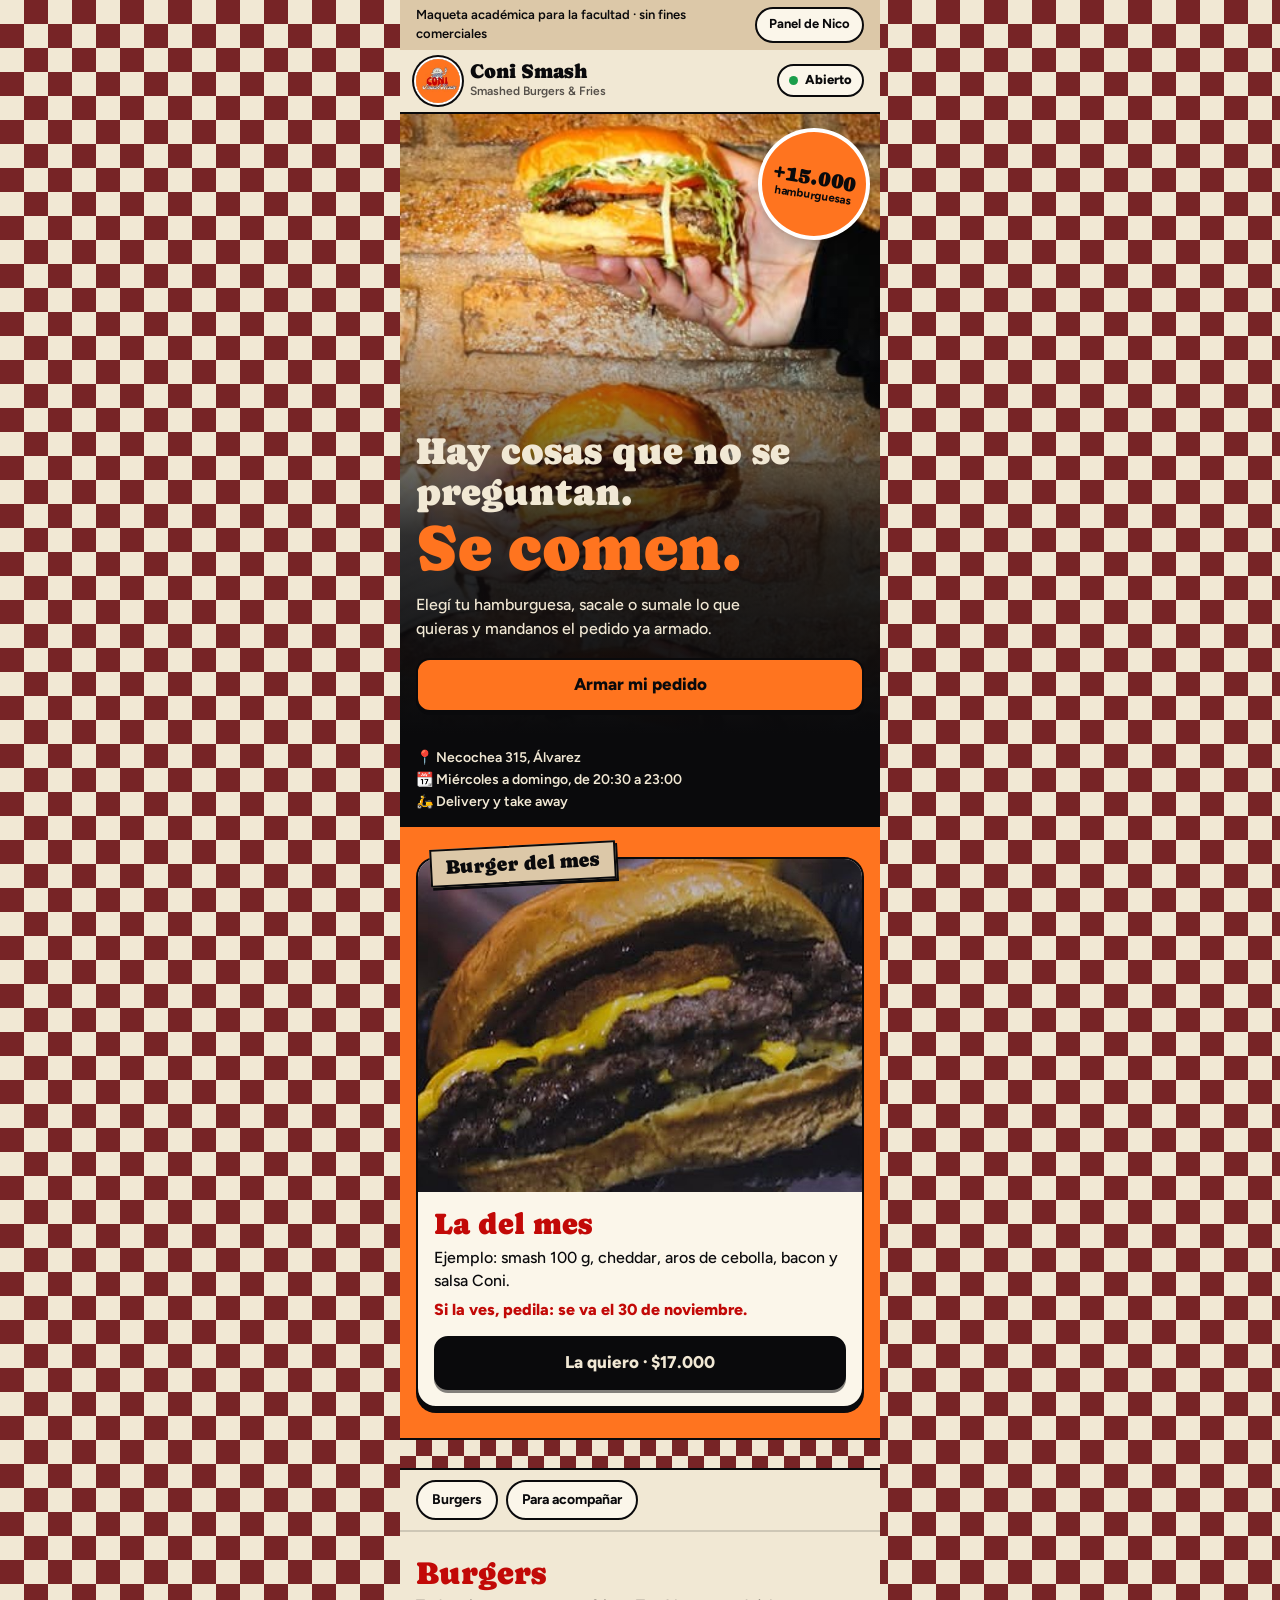
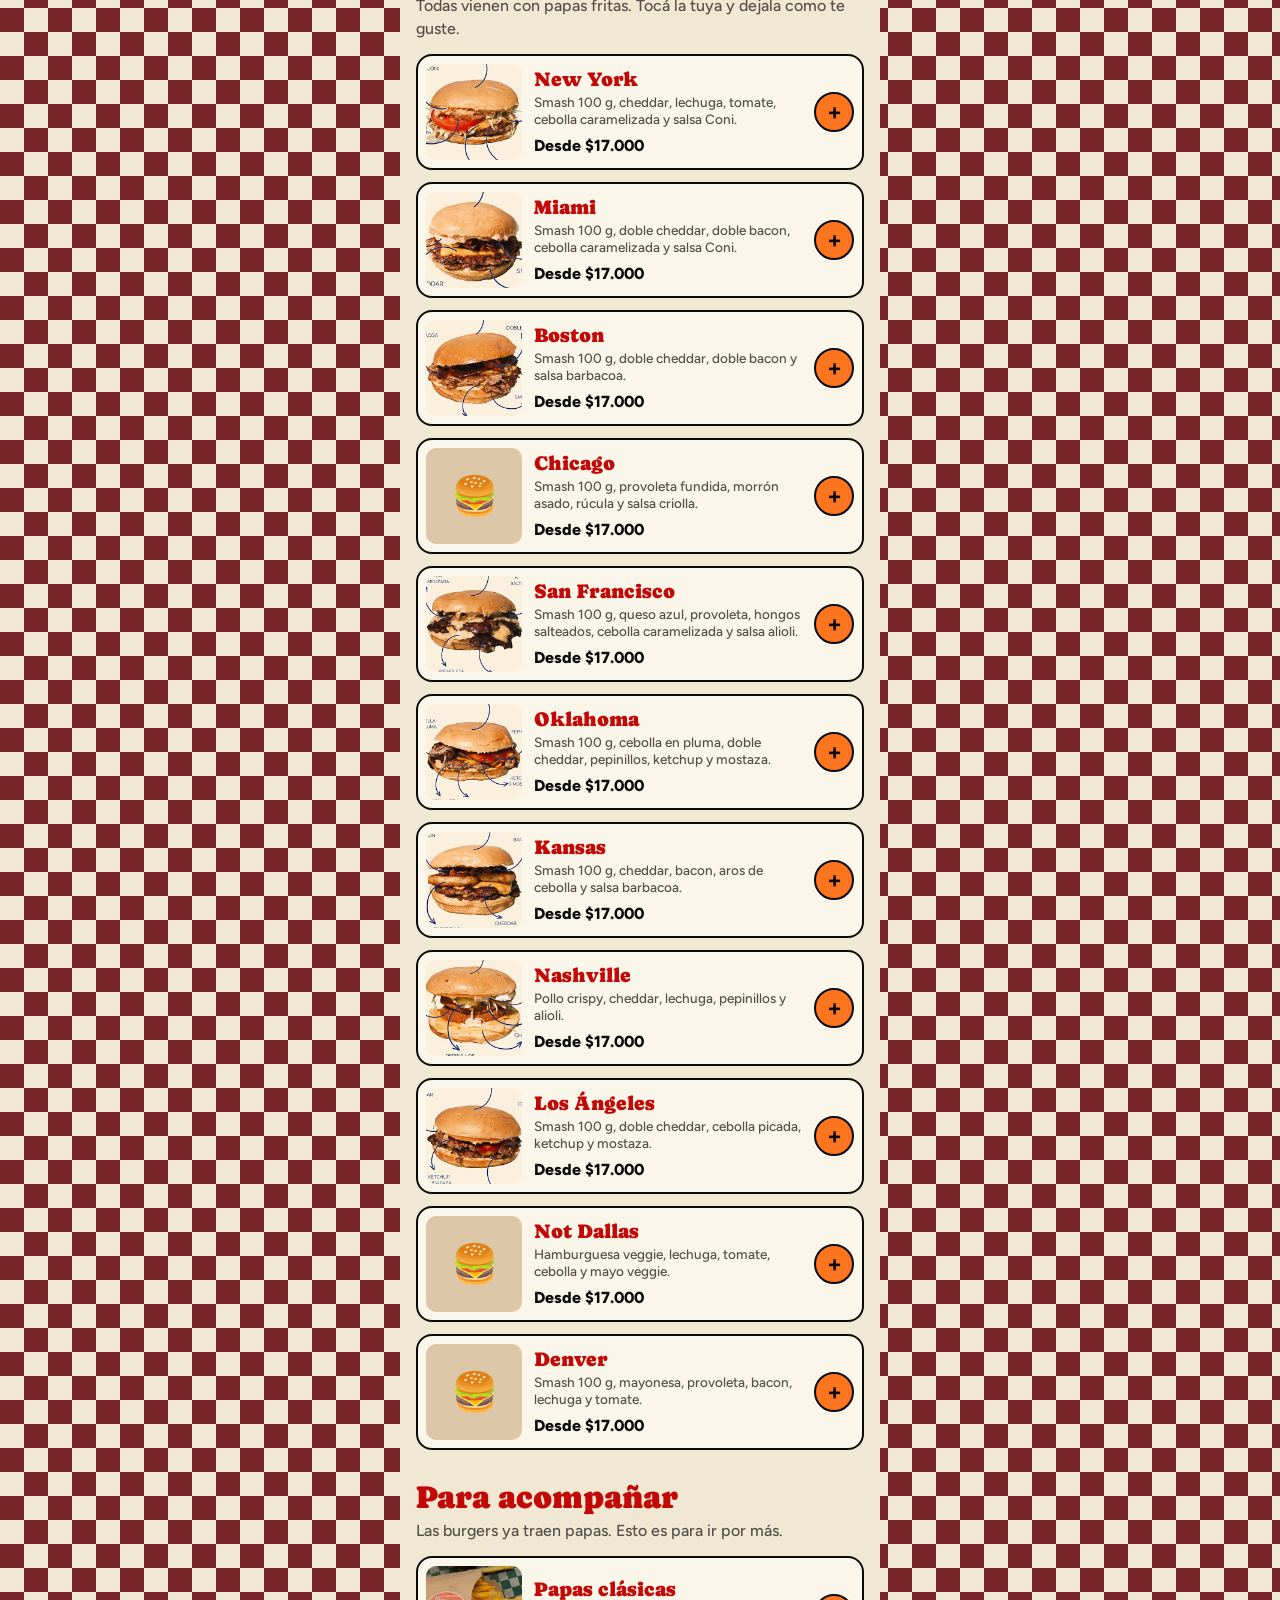
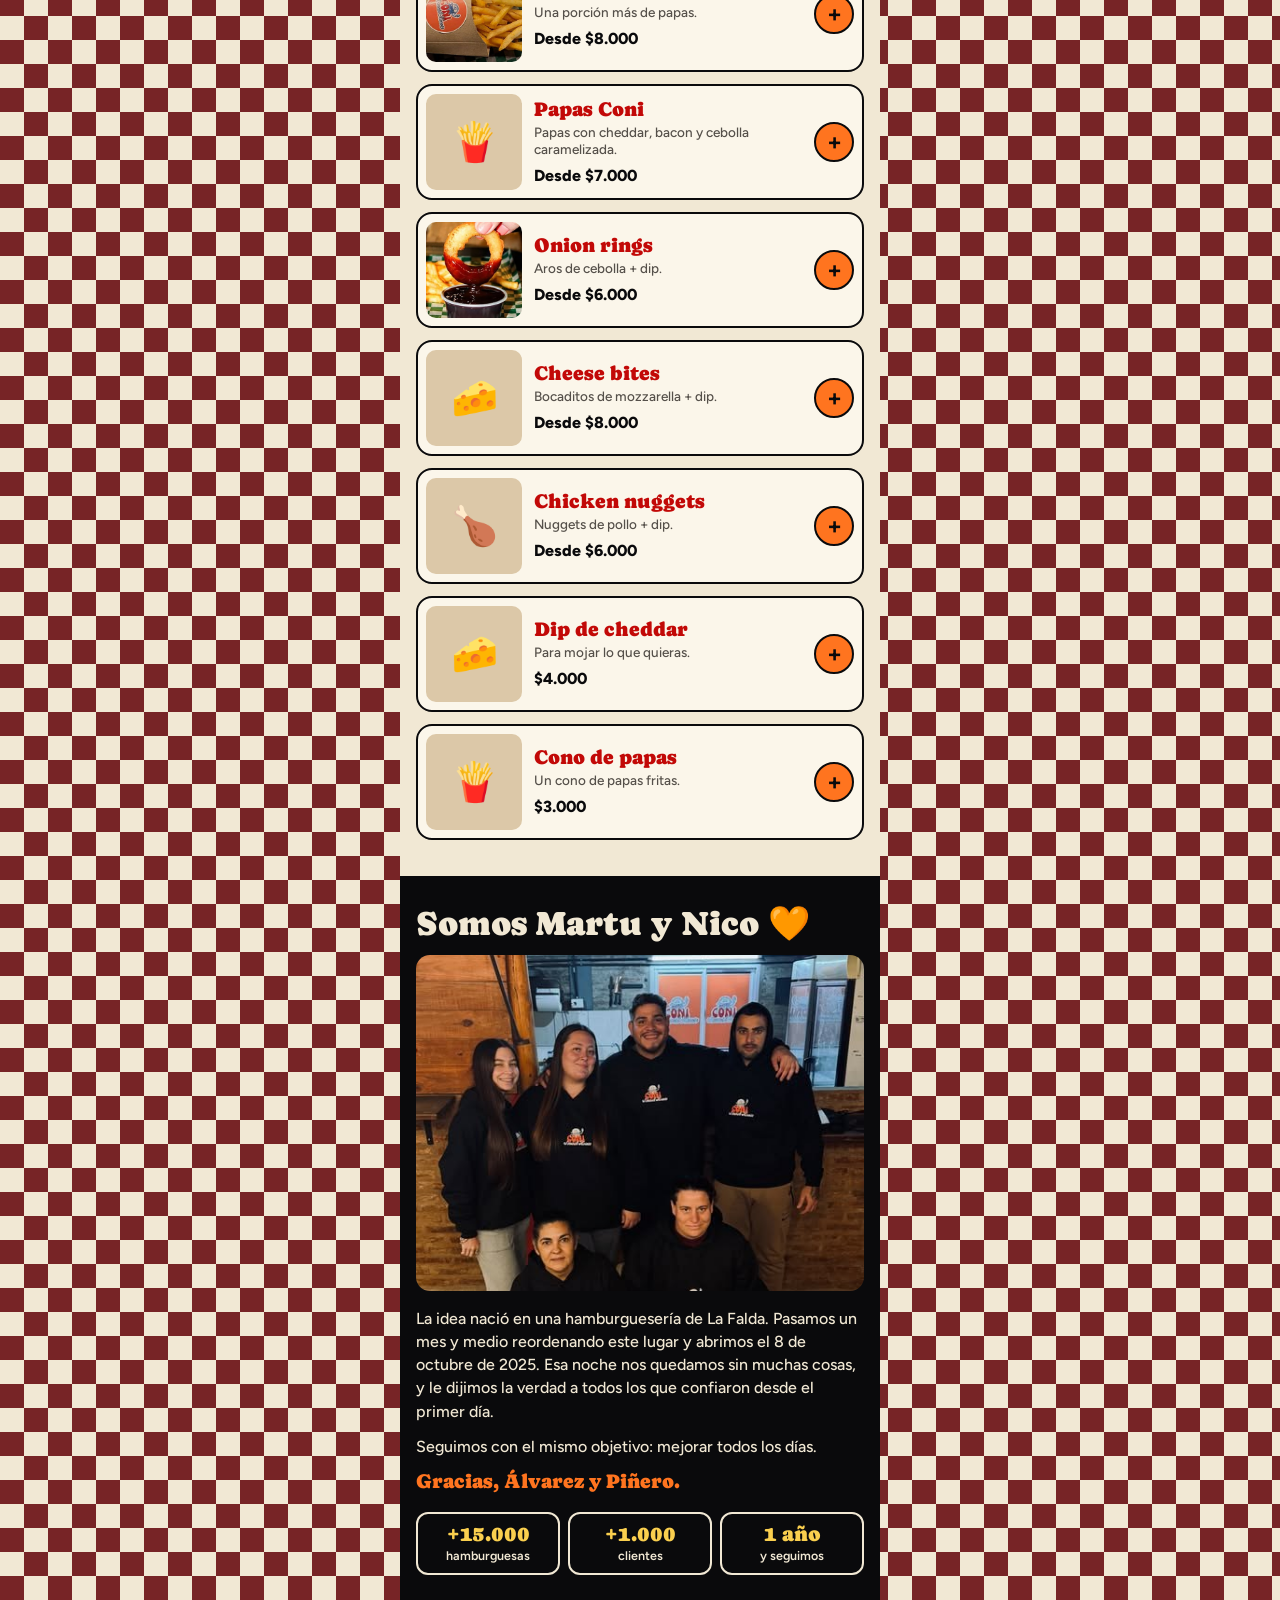
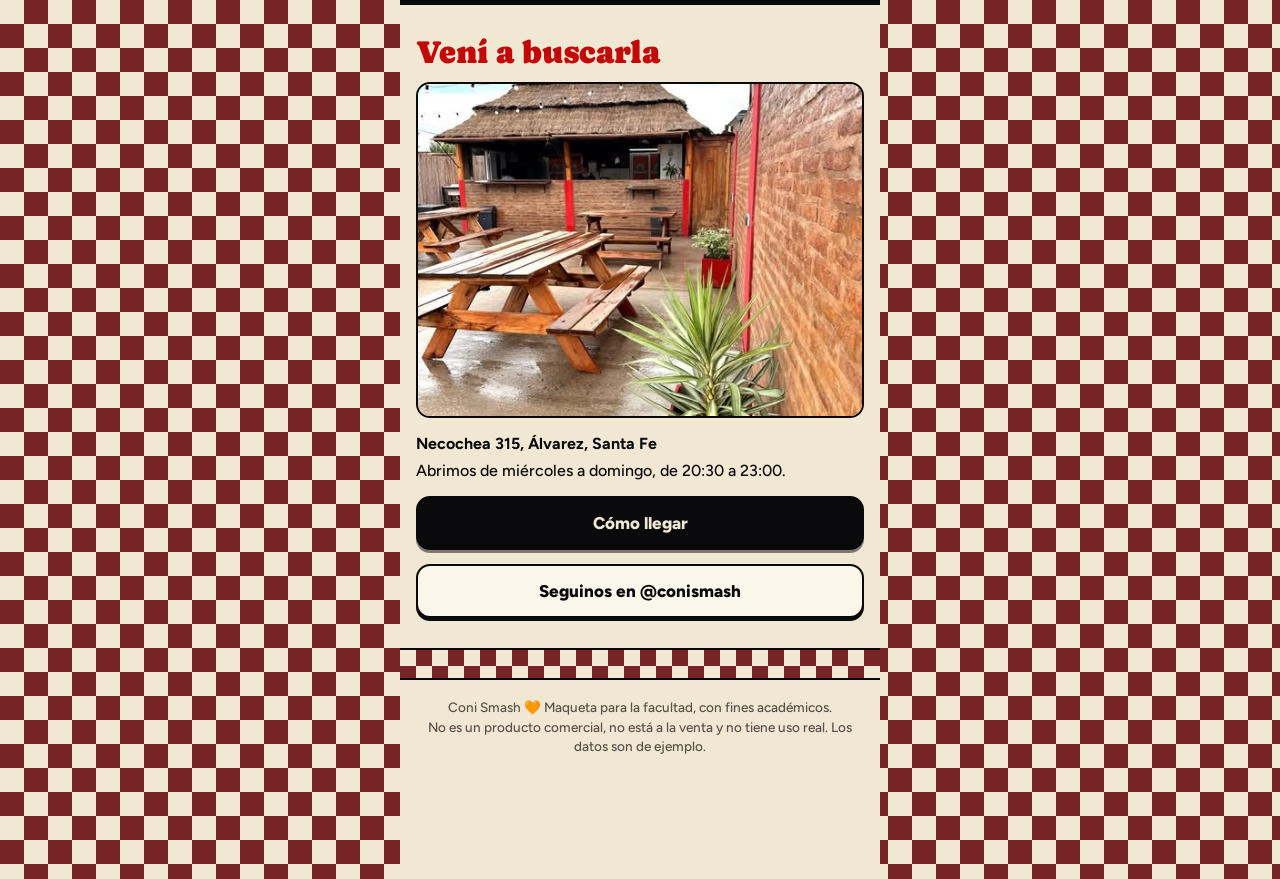
==== commit 0b0c0596: "Marcar el sitio como maqueta académica y quitar créditos de Neura Sistemas Co-Authored-By: Claude Op" ====
--- a/index.html
+++ b/index.html
@@ -3,7 +3,8 @@
 <head>
 <meta charset="utf-8">
 <meta name="viewport" content="width=device-width, initial-scale=1, viewport-fit=cover">
-<title>Coni Smash · Prueba</title>
+<title>Coni Smash · Maqueta académica</title>
+<meta name="description" content="Maqueta para la facultad, con fines exclusivamente académicos. No es un producto comercial, no está a la venta y no tiene uso real.">
 <meta name="theme-color" content="#FF741F">
 <meta name="robots" content="noindex">
 <link rel="preconnect" href="https://fonts.googleapis.com">
@@ -190,14 +191,11 @@
 @keyframes prensa{0%,38%{transform:translateY(-22px)}52%,78%{transform:translateY(8px)}100%{transform:translateY(-22px)}}
 @keyframes humo{0%{opacity:0;transform:translateY(8px)}40%{opacity:.75}100%{opacity:0;transform:translateY(-16px)}}
 /* Comprobante */
-.comprobante{margin:0 0 14px;padding:14px;text-align:left;background:#FBE7E3;border:2px solid var(--rojo);border-radius:14px}
-.comprobante h2{font-size:22px;color:var(--rojo)}
-.comprobante p{margin:6px 0 10px}
-.comprobante .alias{margin:0 0 10px;background:#fff}
+.comprobante{margin:0 0 14px;padding:14px;text-align:left;background:var(--papel);border:2px solid var(--linea);border-radius:14px}
+.comprobante p{margin:0 0 10px}
+.comprobante .alias{margin:0 0 10px}
 .comprobante .btn{margin-bottom:8px}
-.comprobante.hecho{background:#E3F2E8;border-color:var(--verde)}
-.comprobante.hecho h2{color:var(--verde)}
-.comprobante.hecho p{margin-bottom:0}
+.comprobante .btn:last-child{margin-bottom:0}
 
 /* Panel de Nico */
 .panel-nota{margin:6px 0 0;font-size:14px;color:var(--suave)}
@@ -261,7 +259,7 @@
 <body>
 <div class="app" id="inicio">
   <div class="maqueta">
-    <span>Prueba: extras y envíos de ejemplo, horario a confirmar</span>
+    <span>Maqueta académica para la facultad · sin fines comerciales</span>
     <button type="button" id="abrir-panel">Panel de Nico</button>
   </div>
 
@@ -333,7 +331,7 @@
       <a class="btn btn-papel" target="_blank" rel="noopener" href="https://www.instagram.com/conismash/">Seguinos en @conismash</a>
     </section>
     <div class="cuadros" aria-hidden="true"></div>
-    <footer class="pie">Coni Smash 🧡 Prueba de NeuraSistemas</footer>
+    <footer class="pie">Coni Smash 🧡 Maqueta para la facultad, con fines académicos.<br>No es un producto comercial, no está a la venta y no tiene uso real. Los datos son de ejemplo.</footer>
   </main>
 
   <section class="seguimiento" id="seguimiento" hidden aria-live="polite"></section>
@@ -423,7 +421,7 @@
           <span>Alias: <b id="alias"></b><small id="alias-titular"></small></span>
           <button type="button" id="copiar-alias">Copiar</button>
         </div>
-        <p class="aviso-chico" id="nota-comprobante" hidden>Después de pedir, nos tenés que mandar el comprobante por WhatsApp.</p>
+        <p class="sub" id="nota-comprobante" hidden>Después de pedir, cuando puedas, nos mandás el comprobante por WhatsApp.</p>
         <div class="campo" id="bloque-vuelto" hidden>
           <label for="paga-con">¿Con cuánto pagás? <small>(opcional, para el vuelto)</small></label>
           <input type="tel" inputmode="numeric" id="paga-con" maxlength="9" placeholder="Ej: 20000">
@@ -951,15 +949,17 @@
       <rect x="36" y="136" width="14" height="18" fill="#0A0A0C"/><rect x="210" y="136" width="14" height="18" fill="#0A0A0C"/>
     </svg>`,
 };
-const seguimiento = { datos: null, fase: null, abrioComprobante: false };
+const seguimiento = { datos: null, fase: null };
 const pedidoPropio = () => { const p = leerLocal('coni_pedido'); return p && p.cod === seguimiento.datos?.c ? p : null; };
 const claveComprobante = () => `coni_comprobante_${seguimiento.datos.c}`;
 const hrefWhatsApp = (texto) => `https://wa.me/${WHATSAPP}?text=${encodeURIComponent(texto)}`;
 
+/* Con transferencia, la comanda se da por tomada al tocar "Ya lo mandé". En efectivo, cuando termina el conteo. */
 function faseActual() {
   const d = seguimiento.datos;
   const propio = pedidoPropio();
   if (propio && !propio.mandadoEn) return { fase: 'mandar', resta: 0 };
+  if (d.p === 't') return { fase: leerLocal(claveComprobante()) === 'mandado' ? 'tomada' : 'comprobante', resta: 0 };
   const resta = (propio?.mandadoEn || d.ts) + MINUTOS_COMANDA * 60000 - Date.now();
   return resta > 0 ? { fase: 'tomando', resta } : { fase: 'tomada', resta: 0 };
 }
@@ -968,19 +968,15 @@
   return `${Math.floor(seg / 60)}:${String(seg % 60).padStart(2, '0')}`;
 };
 
-function comprobanteHtml(fase) {
+function comprobanteHtml() {
   const d = seguimiento.datos;
-  if (d.p !== 't' || fase === 'mandar') return '';
-  if (leerLocal(claveComprobante())) {
-    return `<div class="comprobante hecho"><h2>✓ Comprobante mandado</h2><p>Coni lo revisa en el chat de WhatsApp.</p></div>`;
-  }
+  const abierto = leerLocal(claveComprobante()) === 'abierto';
   const texto = `Hola! Te mando el comprobante del pedido #${d.c}`;
   return `<div class="comprobante">
-    <h2>⚠️ Falta tu comprobante</h2>
-    <p>Sin comprobante tu pedido no sale. Transferí <b>${plata(Number(d.tot) || 0)}</b> y mandanos la captura por WhatsApp.</p>
+    <p>Total a transferir: <b>${plata(Number(d.tot) || 0)}</b></p>
     <div class="alias"><span>Alias: <b>${esc(ALIAS)}</b><small>A nombre de ${esc(TITULAR)}</small></span><button type="button" data-copiar-alias>Copiar</button></div>
     <a class="btn btn-wa" id="sg-comprobante" target="_blank" rel="noopener" href="${esc(hrefWhatsApp(texto))}">Mandar comprobante por WhatsApp</a>
-    ${seguimiento.abrioComprobante ? '<button class="btn btn-papel" type="button" id="sg-ya-mande">Ya lo mandé</button>' : ''}
+    ${abierto ? '<button class="btn btn-naranja" type="button" id="sg-ya-mande">Ya lo mandé</button>' : ''}
   </div>`;
 }
 
@@ -988,6 +984,7 @@
   const d = seguimiento.datos;
   if (!d) return;
   const { fase, resta } = faseActual();
+  const recienTomada = fase === 'tomada' && seguimiento.fase && seguimiento.fase !== 'tomada';
   seguimiento.fase = fase;
   const propio = pedidoPropio();
   const delivery = d.m === 'd';
@@ -1003,6 +1000,10 @@
     titulo = 'Último paso';
     texto = 'Mandanos el pedido por WhatsApp. Solo tocás enviar y volvés acá.';
     extra = `<a class="btn btn-wa" id="sg-wa" target="_blank" rel="noopener" href="${esc(hrefWhatsApp(propio.mensaje))}">Mandar por WhatsApp</a>`;
+  } else if (fase === 'comprobante') {
+    titulo = '¡Pedido mandado!';
+    texto = 'Cuando puedas, mandanos el comprobante de la transferencia por WhatsApp.';
+    extra = comprobanteHtml();
   } else if (fase === 'tomando') {
     titulo = 'Estamos tomando tu comanda';
     texto = 'En unos minutos queda lista.';
@@ -1015,9 +1016,13 @@
     if (!delivery) extra = `<a class="btn btn-negro" target="_blank" rel="noopener" href="${MAPA}">Cómo llegar</a>`;
   }
 
+  if (fase === 'tomada' && !viejo) document.title = '🍔 ¡Se tomó tu comanda!';
+  if (recienTomada) navigator.vibrate?.([200, 100, 200]);
+
   const hora = viejo ? '' : `<p class="sg-hora">Para las ${esc(d.h)} · ${delivery ? 'Delivery' : 'Retiro'}</p>`;
-  const pasos = [['Mandado', fase !== 'mandar'], ['Comanda tomada', fase === 'tomada']];
-  if (d.p === 't') pasos.push(['Comprobante', Boolean(leerLocal(claveComprobante()))]);
+  const pasos = d.p === 't'
+    ? [['Mandado', fase !== 'mandar'], ['Comprobante', fase === 'tomada'], ['Comanda tomada', fase === 'tomada']]
+    : [['Mandado', fase !== 'mandar'], ['Comanda tomada', fase === 'tomada']];
   const activo = pasos.findIndex(([, hecho]) => !hecho);
   const escena = fase === 'tomada' && !viejo ? 'plancha' : 'ticket';
   const actual = $('seguimiento').querySelector('.sg-escena');
@@ -1029,7 +1034,6 @@
     <h1>${esc(titulo)}</h1>
     <p class="sg-texto">${esc(texto)}</p>
     ${hora}${extra}
-    ${viejo ? '' : comprobanteHtml(fase)}
     <ol class="sg-pasos" style="grid-template-columns:repeat(${pasos.length},minmax(0,1fr))">${pasos.map(([n, hecho], i) => `<li class="${hecho ? 'hecho' : i === activo ? 'activo' : ''}">${n}</li>`).join('')}</ol>
     <div class="sg-detalle">
       <ul>${(Array.isArray(d.r) ? d.r : []).map((x) => `<li>${esc(x)}</li>`).join('')}</ul>
@@ -1042,18 +1046,11 @@
     </div>`;
 }
 
-/* Cada segundo: baja el reloj, y al llegar a cero pasa a "se tomó tu comanda". */
+/* Cada segundo: baja el reloj del pedido en efectivo y cambia de pantalla al llegar a cero. */
 function avanzarSeguimiento() {
   if (!seguimiento.datos) return;
   const { fase, resta } = faseActual();
-  if (fase !== seguimiento.fase) {
-    if (fase === 'tomada') {
-      navigator.vibrate?.([200, 100, 200]);
-      document.title = '🍔 ¡Se tomó tu comanda!';
-    }
-    pintarSeguimiento();
-    return;
-  }
+  if (fase !== seguimiento.fase) { pintarSeguimiento(); return; }
   const cuenta = $('sg-cuenta');
   if (cuenta) cuenta.textContent = relojMinutos(resta);
 }
@@ -1073,7 +1070,7 @@
   const m = location.hash.match(/^#p=([A-Za-z0-9_-]+)/);
   const datos = m ? leerEnlace(m[1]) : null;
   if (datos) {
-    Object.assign(seguimiento, { datos, fase: null, abrioComprobante: false });
+    Object.assign(seguimiento, { datos, fase: null });
     $('tienda').hidden = true;
     $('seguimiento').hidden = false;
     $('barra').hidden = true;
@@ -1084,7 +1081,7 @@
     seguimiento.datos = null;
     $('seguimiento').hidden = true;
     $('tienda').hidden = false;
-    document.title = 'Coni Smash · Prueba';
+    document.title = 'Coni Smash · Maqueta académica';
     actualizarTodo();
   }
   pintarBanner();
@@ -1113,13 +1110,14 @@
     return;
   }
   if (t.id === 'sg-comprobante') {
-    seguimiento.abrioComprobante = true;
+    guardarLocal(claveComprobante(), 'abierto');
     setTimeout(pintarSeguimiento, 300);
     return;
   }
   if (t.id === 'sg-ya-mande') {
-    guardarLocal(claveComprobante(), true);
+    guardarLocal(claveComprobante(), 'mandado');
     pintarSeguimiento();
+    window.scrollTo(0, 0);
     return;
   }
   if ('copiarAlias' in d) { copiarAlias(t); return; }
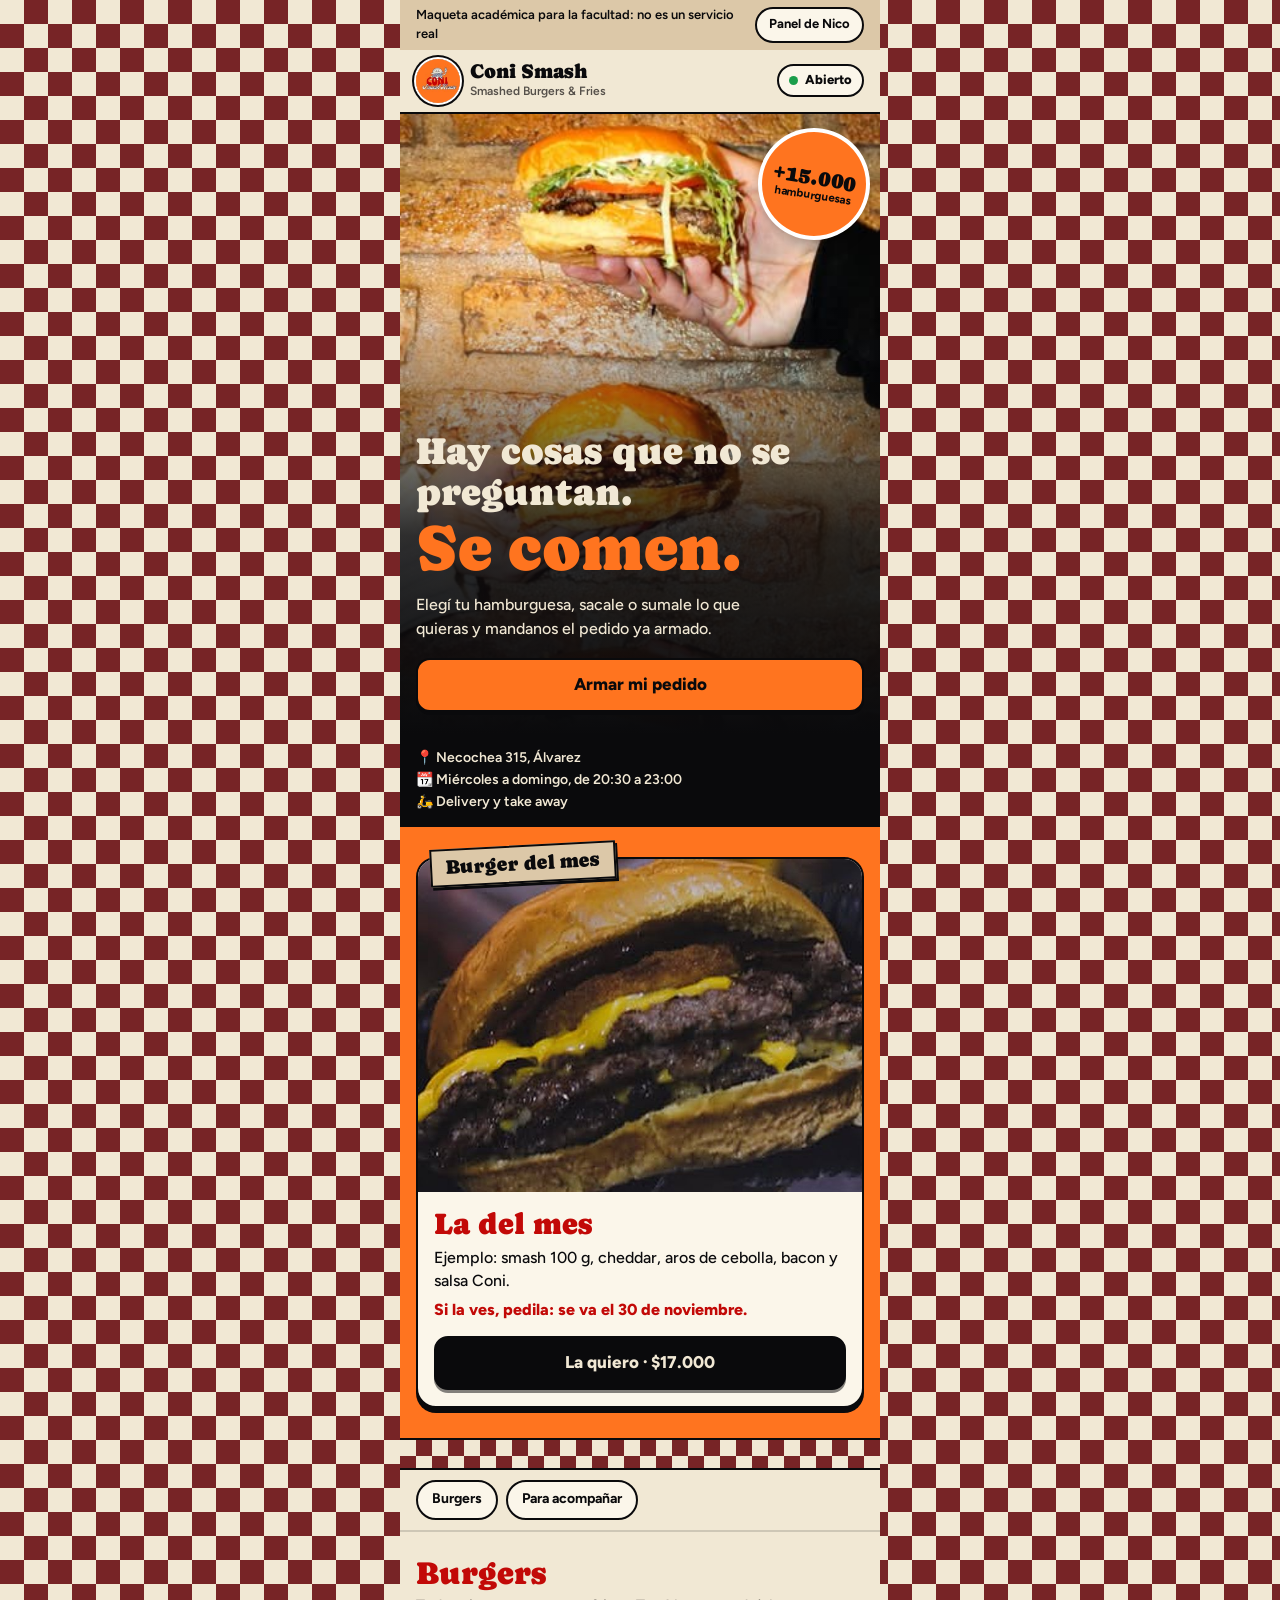
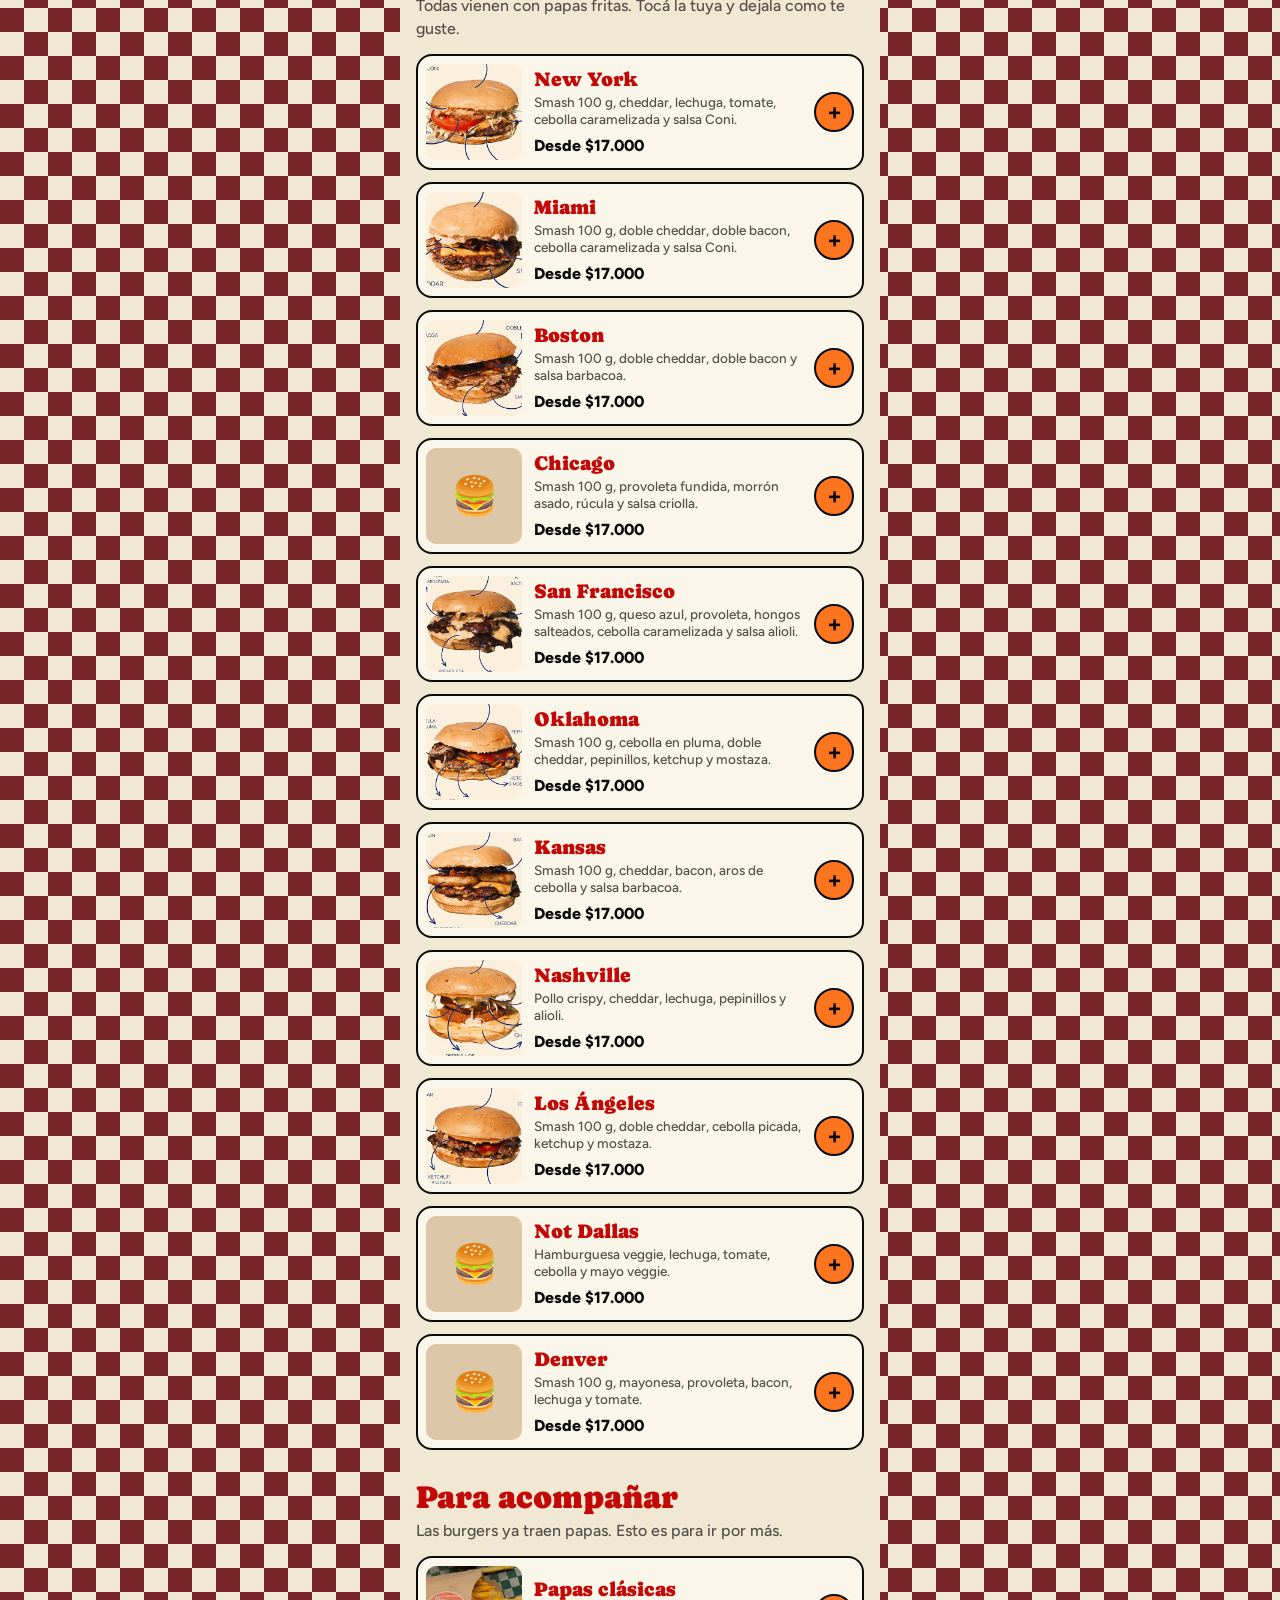
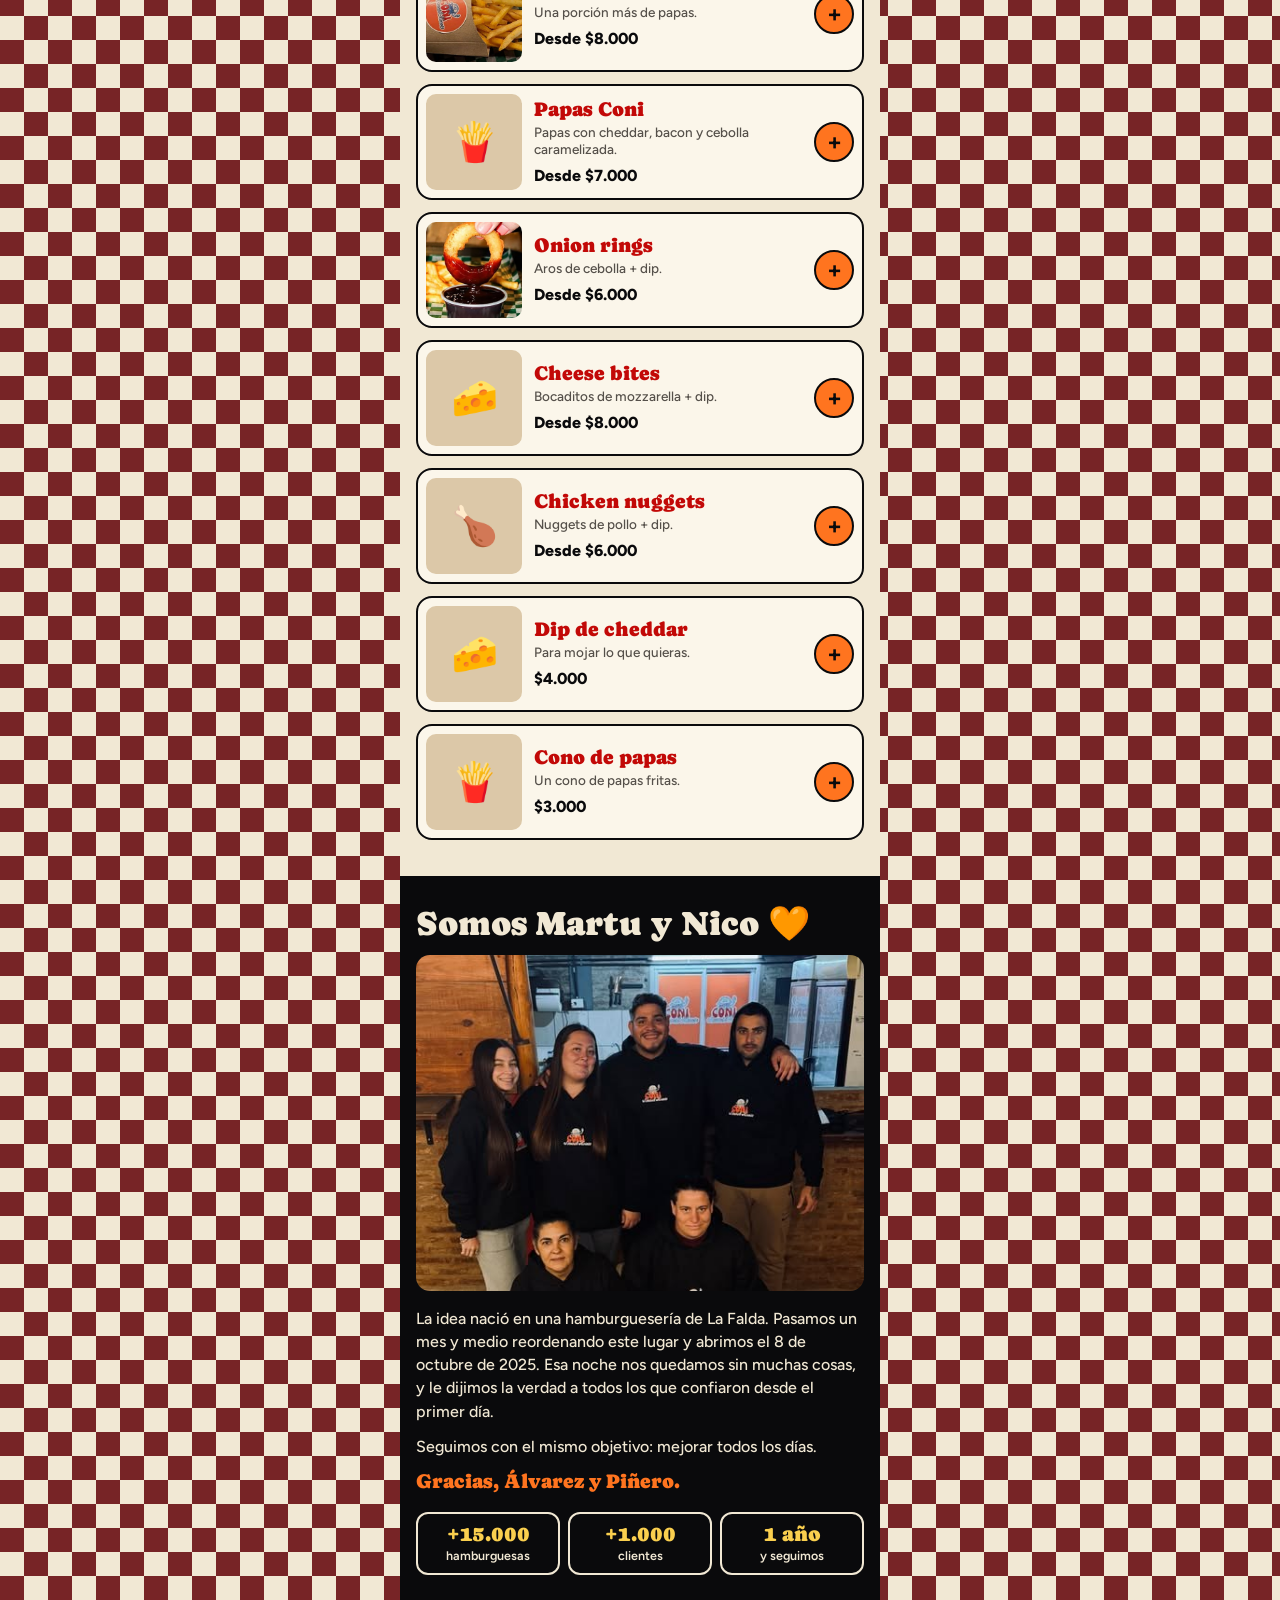
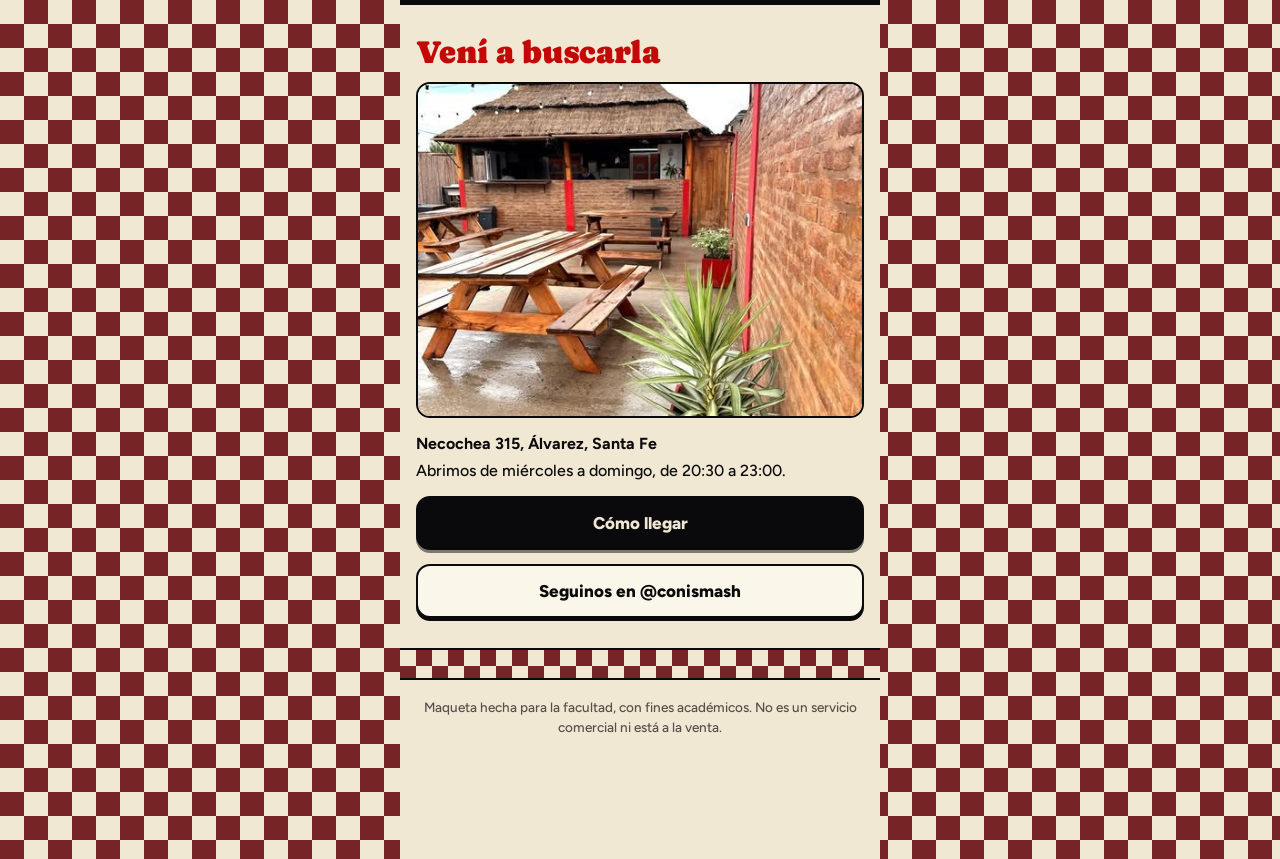
==== commit 9384e5a2: "Presentar la maqueta como trabajo académico Aclara en la página y en un README que es una maqueta pa" ====
--- a/index.html
+++ b/index.html
@@ -4,7 +4,6 @@
 <meta charset="utf-8">
 <meta name="viewport" content="width=device-width, initial-scale=1, viewport-fit=cover">
 <title>Coni Smash · Maqueta académica</title>
-<meta name="description" content="Maqueta para la facultad, con fines exclusivamente académicos. No es un producto comercial, no está a la venta y no tiene uso real.">
 <meta name="theme-color" content="#FF741F">
 <meta name="robots" content="noindex">
 <link rel="preconnect" href="https://fonts.googleapis.com">
@@ -259,7 +258,7 @@
 <body>
 <div class="app" id="inicio">
   <div class="maqueta">
-    <span>Maqueta académica para la facultad · sin fines comerciales</span>
+    <span>Maqueta académica para la facultad: no es un servicio real</span>
     <button type="button" id="abrir-panel">Panel de Nico</button>
   </div>
 
@@ -331,7 +330,7 @@
       <a class="btn btn-papel" target="_blank" rel="noopener" href="https://www.instagram.com/conismash/">Seguinos en @conismash</a>
     </section>
     <div class="cuadros" aria-hidden="true"></div>
-    <footer class="pie">Coni Smash 🧡 Maqueta para la facultad, con fines académicos.<br>No es un producto comercial, no está a la venta y no tiene uso real. Los datos son de ejemplo.</footer>
+    <footer class="pie">Maqueta hecha para la facultad, con fines académicos. No es un servicio comercial ni está a la venta.</footer>
   </main>
 
   <section class="seguimiento" id="seguimiento" hidden aria-live="polite"></section>
